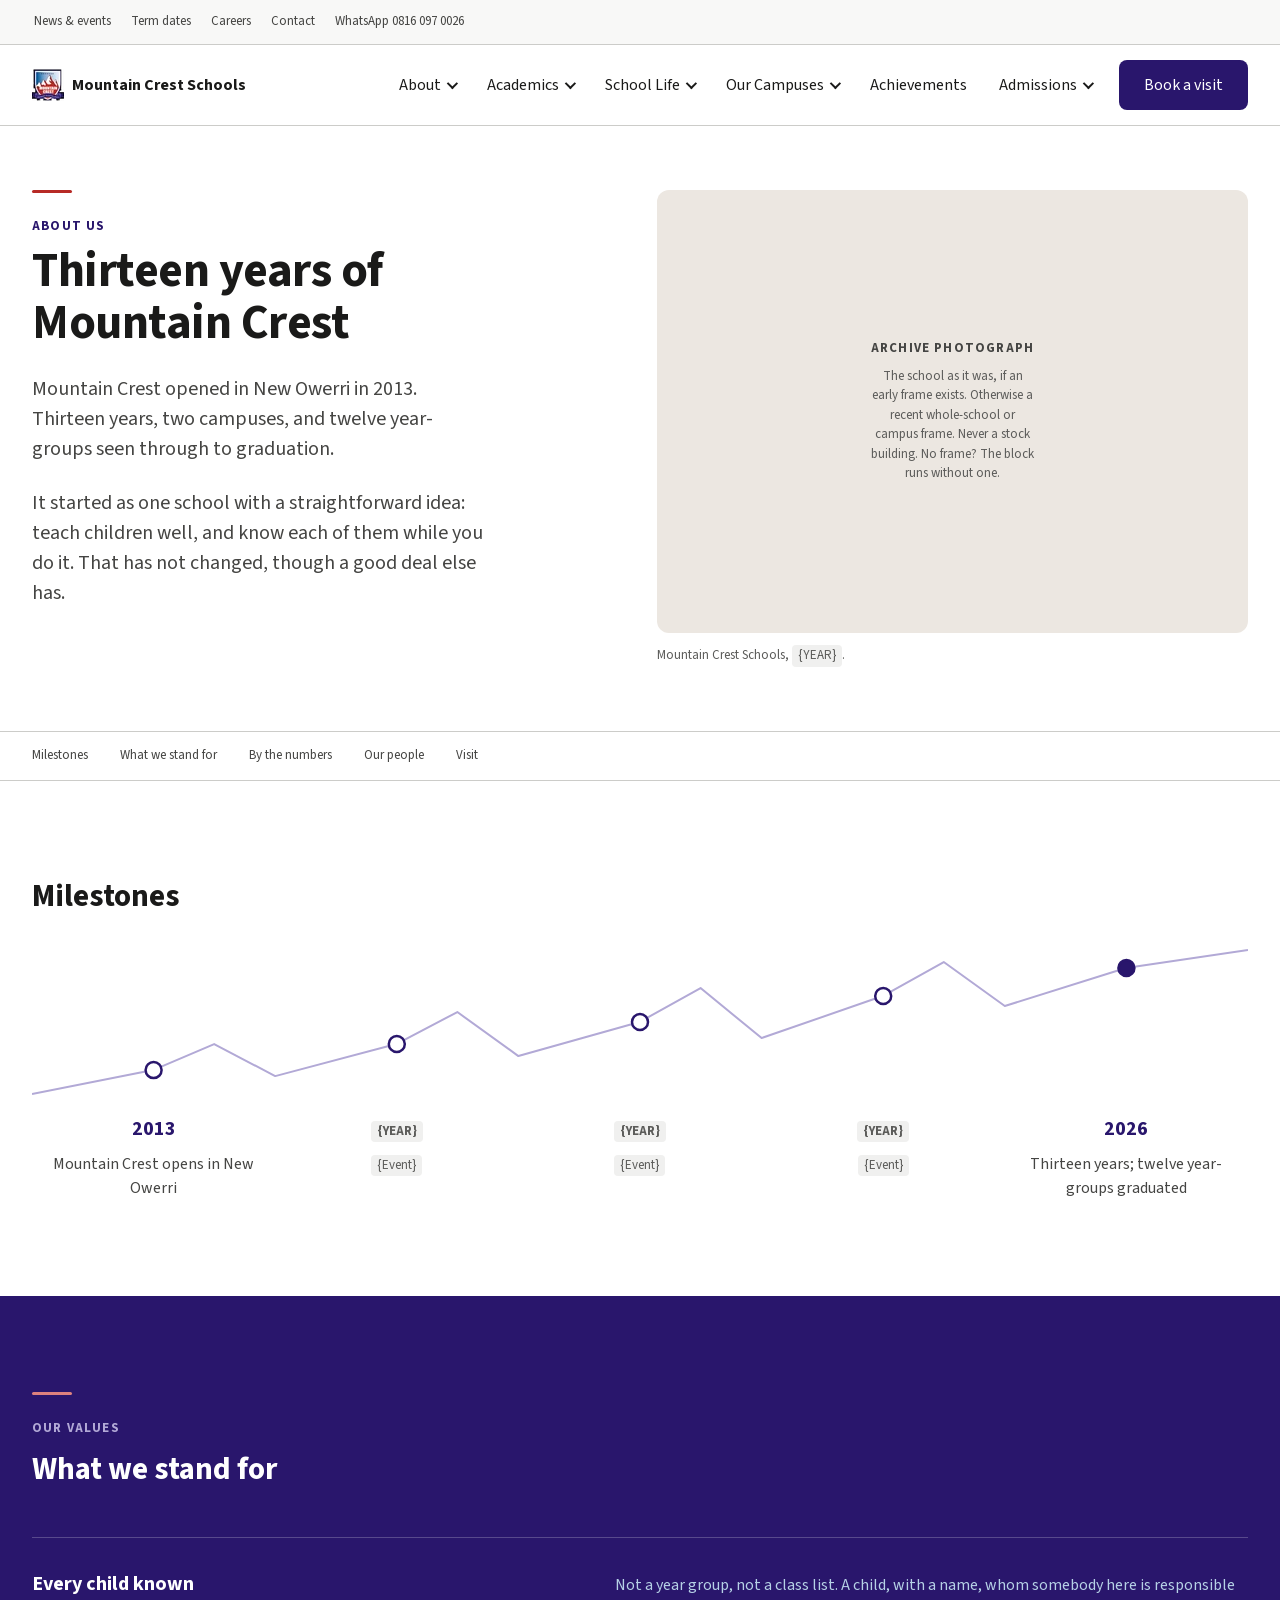
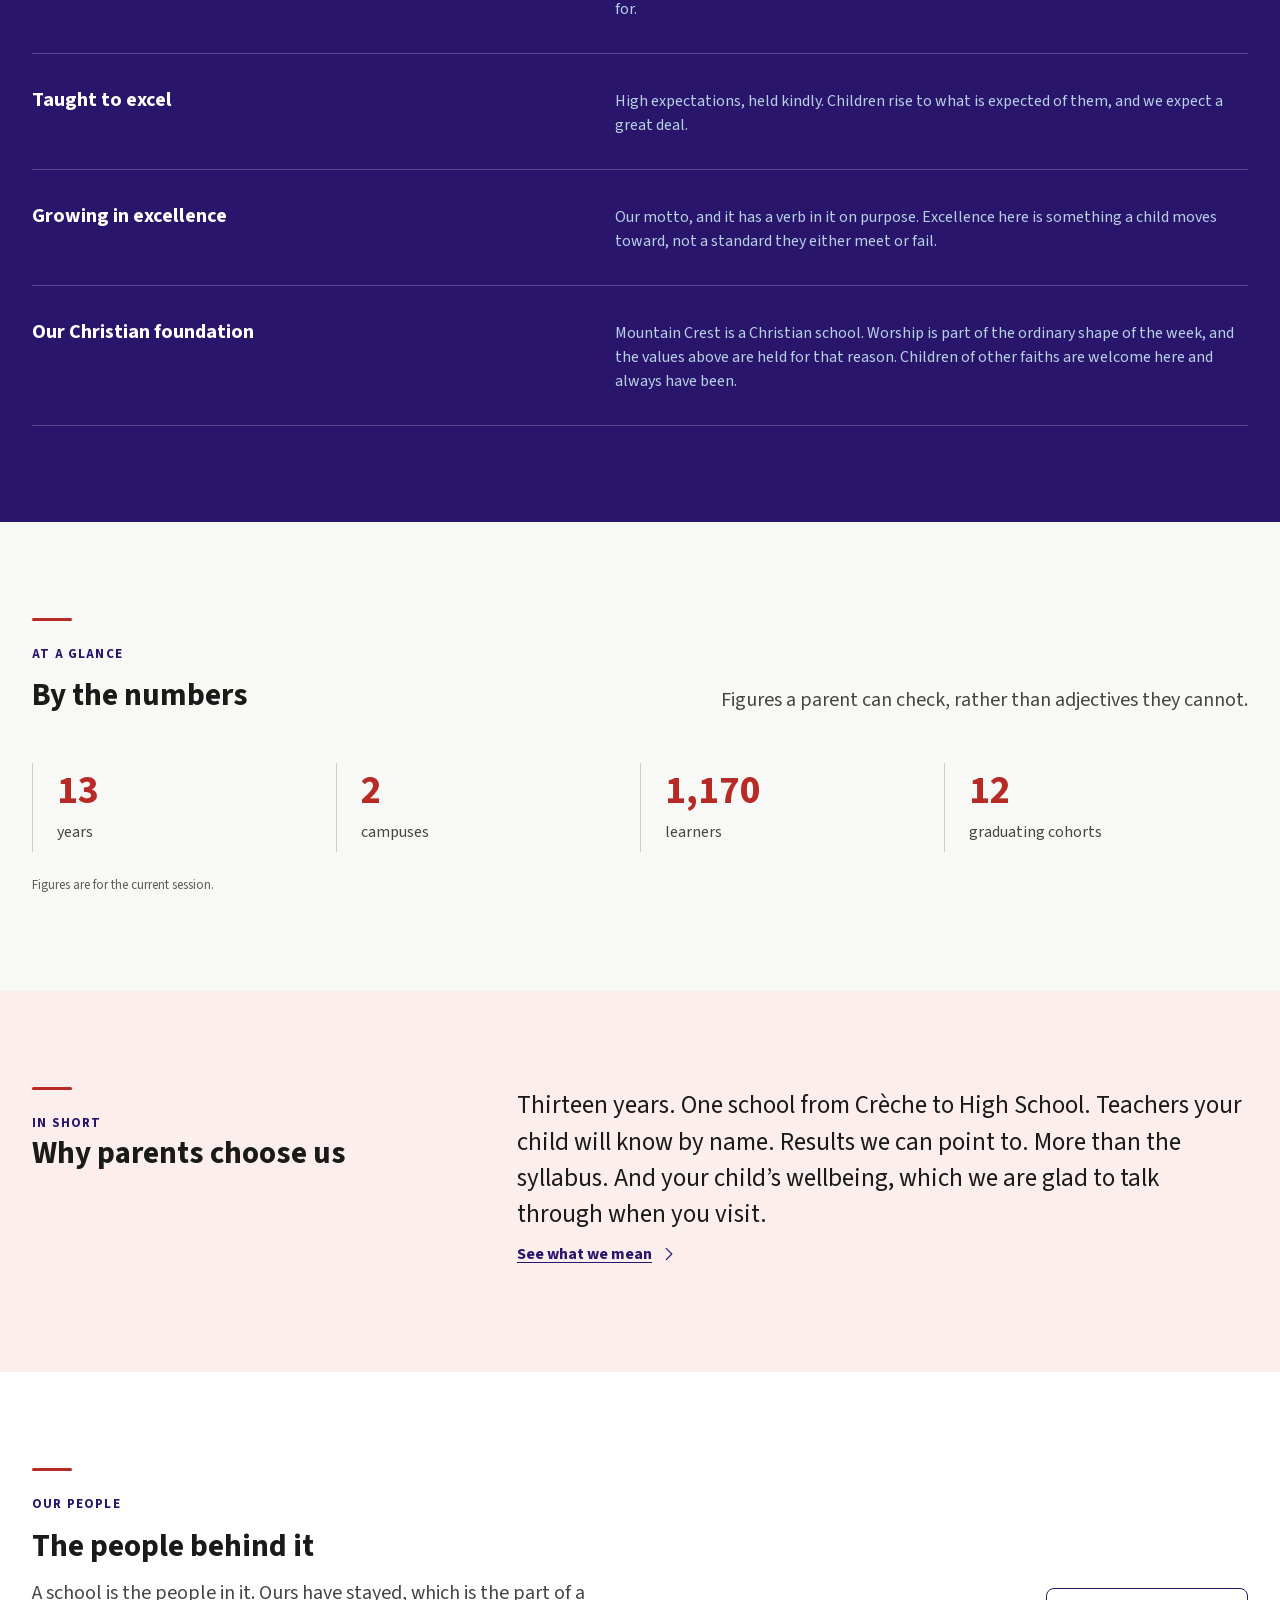
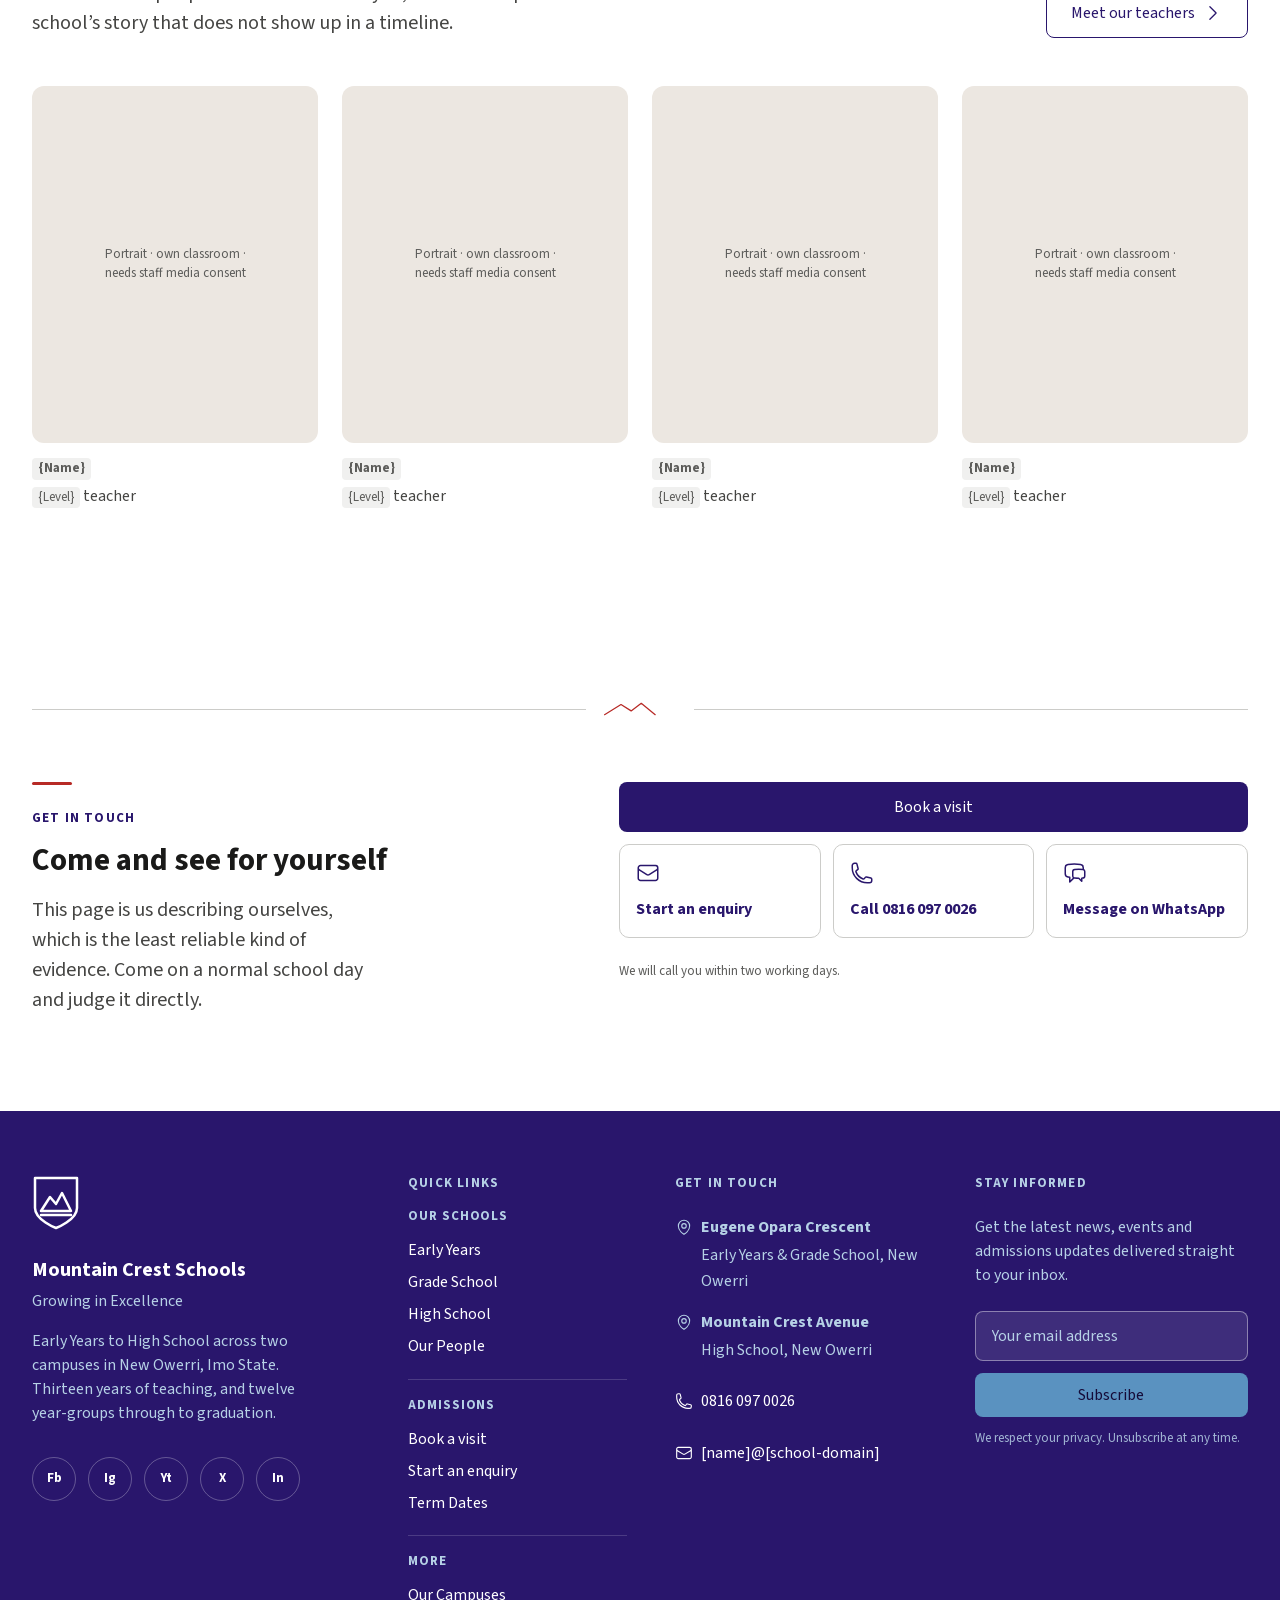
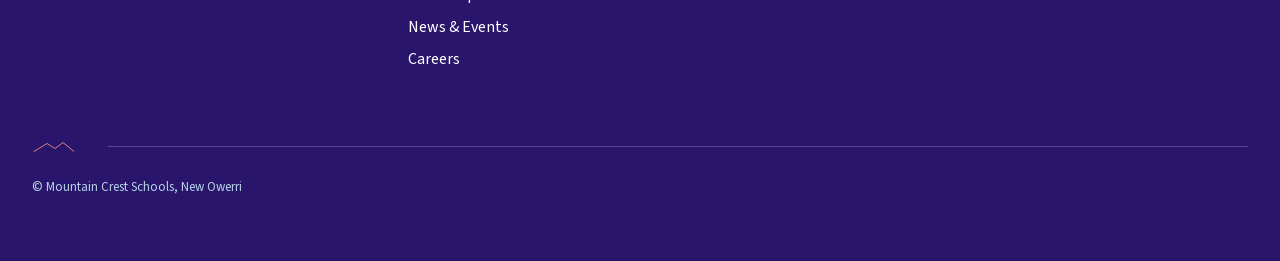
==== about.html @ dfaaf730 "Initial commit" ====
<!DOCTYPE html><html lang="en-NG"><head><meta charset="utf-8"><meta name="viewport" content="width=device-width,initial-scale=1"><title>About Mountain Crest Schools | Thirteen Years in Owerri</title><meta name="description" content="About Mountain Crest Schools, New Owerri: thirteen years, two campuses, twelve graduating cohorts, and what the school stands for."><link rel="preload" href="fonts/SourceSans3-subset.woff2" as="font" type="font/woff2" crossorigin><link rel="icon" href="img/favicon.ico" sizes="any"><link rel="icon" href="img/favicon.png" type="image/png"><link rel="stylesheet" href="css/style.css"></head><body class="p-about"><svg xmlns="http://www.w3.org/2000/svg" style="display:none" aria-hidden="true"><symbol id="i-academic-cap" viewBox="0 0 24 24"><path d="M4.26 10.147a60.438 60.438 0 0 0-.491 6.347A48.62 48.62 0 0 1 12 20.904a48.62 48.62 0 0 1 8.232-4.41 60.46 60.46 0 0 0-.491-6.347m-15.482 0a50.636 50.636 0 0 0-2.658-.813A59.906 59.906 0 0 1 12 3.493a59.903 59.903 0 0 1 10.399 5.84c-.896.248-1.783.52-2.658.814m-15.482 0A50.717 50.717 0 0 1 12 13.489a50.702 50.702 0 0 1 7.74-3.342M6.75 15a.75.75 0 1 0 0-1.5.75.75 0 0 0 0 1.5Zm0 0v-3.675A55.378 55.378 0 0 1 12 8.443m-7.007 11.55A5.981 5.981 0 0 0 6.75 15.75v-1.5"/></symbol><symbol id="i-building-library" viewBox="0 0 24 24"><path d="M12 21v-8.25M15.75 21v-8.25M8.25 21v-8.25M3 9l9-6 9 6m-1.5 12V10.332A48.36 48.36 0 0 0 12 9.75c-2.551 0-5.056.2-7.5.582V21M3 21h18M12 6.75h.008v.008H12V6.75Z"/></symbol><symbol id="i-users" viewBox="0 0 24 24"><path d="M15 19.128a9.38 9.38 0 0 0 2.625.372 9.337 9.337 0 0 0 4.121-.952 4.125 4.125 0 0 0-7.533-2.493M15 19.128v-.003c0-1.113-.285-2.16-.786-3.07M15 19.128v.106A12.318 12.318 0 0 1 8.624 21c-2.331 0-4.512-.645-6.374-1.766l-.001-.109a6.375 6.375 0 0 1 11.964-3.07M12 6.375a3.375 3.375 0 1 1-6.75 0 3.375 3.375 0 0 1 6.75 0Zm8.25 2.25a2.625 2.625 0 1 1-5.25 0 2.625 2.625 0 0 1 5.25 0Z"/></symbol><symbol id="i-trophy" viewBox="0 0 24 24"><path d="M16.5 18.75h-9m9 0a3 3 0 0 1 3 3h-15a3 3 0 0 1 3-3m9 0v-3.375c0-.621-.503-1.125-1.125-1.125h-.871M7.5 18.75v-3.375c0-.621.504-1.125 1.125-1.125h.872m5.007 0H9.497m5.007 0a7.454 7.454 0 0 1-.982-3.172M9.497 14.25a7.454 7.454 0 0 0 .981-3.172M5.25 4.236c-.982.143-1.954.317-2.916.52A6.003 6.003 0 0 0 7.73 9.728M5.25 4.236V4.5c0 2.108.966 3.99 2.48 5.228M5.25 4.236V2.721C7.456 2.41 9.71 2.25 12 2.25c2.291 0 4.545.16 6.75.47v1.516M7.73 9.728a6.726 6.726 0 0 0 2.748 1.35m8.272-6.842V4.5c0 2.108-.966 3.99-2.48 5.228m2.48-5.492a46.32 46.32 0 0 1 2.916.52 6.003 6.003 0 0 1-5.395 4.972m0 0a6.726 6.726 0 0 1-2.749 1.35m0 0a6.772 6.772 0 0 1-3.044 0"/></symbol><symbol id="i-sparkles" viewBox="0 0 24 24"><path d="M9.813 15.904 9 18.75l-.813-2.846a4.5 4.5 0 0 0-3.09-3.09L2.25 12l2.846-.813a4.5 4.5 0 0 0 3.09-3.09L9 5.25l.813 2.846a4.5 4.5 0 0 0 3.09 3.09L15.75 12l-2.846.813a4.5 4.5 0 0 0-3.09 3.09ZM18.259 8.715 18 9.75l-.259-1.035a3.375 3.375 0 0 0-2.455-2.456L14.25 6l1.036-.259a3.375 3.375 0 0 0 2.455-2.456L18 2.25l.259 1.035a3.375 3.375 0 0 0 2.456 2.456L21.75 6l-1.035.259a3.375 3.375 0 0 0-2.456 2.456ZM16.894 20.567 16.5 21.75l-.394-1.183a2.25 2.25 0 0 0-1.423-1.423L13.5 18.75l1.183-.394a2.25 2.25 0 0 0 1.423-1.423l.394-1.183.394 1.183a2.25 2.25 0 0 0 1.423 1.423l1.183.394-1.183.394a2.25 2.25 0 0 0-1.423 1.423Z"/></symbol><symbol id="i-heart" viewBox="0 0 24 24"><path d="M21 8.25c0-2.485-2.099-4.5-4.688-4.5-1.935 0-3.597 1.126-4.312 2.733-.715-1.607-2.377-2.733-4.313-2.733C5.1 3.75 3 5.765 3 8.25c0 7.22 9 12 9 12s9-4.78 9-12Z"/></symbol><symbol id="i-phone" viewBox="0 0 24 24"><path d="M2.25 6.75c0 8.284 6.716 15 15 15h2.25a2.25 2.25 0 0 0 2.25-2.25v-1.372c0-.516-.351-.966-.852-1.091l-4.423-1.106c-.44-.11-.902.055-1.173.417l-.97 1.293c-.282.376-.769.542-1.21.38a12.035 12.035 0 0 1-7.143-7.143c-.162-.441.004-.928.38-1.21l1.293-.97c.363-.271.527-.734.417-1.173L6.963 3.102a1.125 1.125 0 0 0-1.091-.852H4.5A2.25 2.25 0 0 0 2.25 4.5v2.25Z"/></symbol><symbol id="i-chat" viewBox="0 0 24 24"><path d="M20.25 8.511c.884.284 1.5 1.128 1.5 2.097v4.286c0 1.136-.847 2.1-1.98 2.193-.34.027-.68.052-1.02.072v3.091l-3-3c-1.354 0-2.694-.055-4.02-.163a2.115 2.115 0 0 1-.825-.242m9.345-8.334a2.126 2.126 0 0 0-.476-.095 48.64 48.64 0 0 0-8.048 0c-1.131.094-1.976 1.057-1.976 2.192v4.286c0 .837.46 1.58 1.155 1.951m9.345-8.334V6.637c0-1.621-1.152-3.026-2.76-3.235A48.455 48.455 0 0 0 11.25 3c-2.115 0-4.198.137-6.24.402-1.608.209-2.76 1.614-2.76 3.235v6.226c0 1.621 1.152 3.026 2.76 3.235.577.075 1.157.14 1.74.194V21l4.155-4.155"/></symbol><symbol id="i-envelope" viewBox="0 0 24 24"><path d="M21.75 6.75v10.5a2.25 2.25 0 0 1-2.25 2.25h-15a2.25 2.25 0 0 1-2.25-2.25V6.75m19.5 0A2.25 2.25 0 0 0 19.5 4.5h-15a2.25 2.25 0 0 0-2.25 2.25m19.5 0v.243a2.25 2.25 0 0 1-1.07 1.916l-7.5 4.615a2.25 2.25 0 0 1-2.36 0L3.32 8.91a2.25 2.25 0 0 1-1.07-1.916V6.75"/></symbol><symbol id="i-map-pin" viewBox="0 0 24 24"><path d="M15 10.5a3 3 0 1 1-6 0 3 3 0 0 1 6 0Z M19.5 10.5c0 7.142-7.5 11.25-7.5 11.25S4.5 17.642 4.5 10.5a7.5 7.5 0 1 1 15 0Z"/></symbol><symbol id="i-check-circle" viewBox="0 0 24 24"><path d="M9 12.75 11.25 15 15 9.75M21 12a9 9 0 1 1-18 0 9 9 0 0 1 18 0Z"/></symbol><symbol id="i-warning" viewBox="0 0 24 24"><path d="M12 9v3.75m-9.303 3.376c-.866 1.5.217 3.374 1.948 3.374h14.71c1.73 0 2.813-1.874 1.948-3.374L13.949 3.378c-.866-1.5-3.032-1.5-3.898 0L2.697 16.126ZM12 15.75h.007v.008H12v-.008Z"/></symbol><symbol id="i-error" viewBox="0 0 24 24"><path d="M12 9v3.75m9-.75a9 9 0 1 1-18 0 9 9 0 0 1 18 0Zm-9 3.75h.008v.008H12v-.008Z"/></symbol><symbol id="i-info" viewBox="0 0 24 24"><path d="m11.25 11.25.041-.02a.75.75 0 0 1 1.063.852l-.708 2.836a.75.75 0 0 0 1.063.853l.041-.021M21 12a9 9 0 1 1-18 0 9 9 0 0 1 18 0Zm-9-3.75h.008v.008H12V8.25Z"/></symbol><symbol id="i-chevron-down" viewBox="0 0 24 24"><path d="m19.5 8.25-7.5 7.5-7.5-7.5"/></symbol><symbol id="i-chevron-right" viewBox="0 0 24 24"><path d="m8.25 4.5 7.5 7.5-7.5 7.5"/></symbol><symbol id="i-menu" viewBox="0 0 24 24"><path d="M3.75 6.75h16.5M3.75 12h16.5m-16.5 5.25h16.5"/></symbol><symbol id="i-close" viewBox="0 0 24 24"><path d="M6 18 18 6M6 6l12 12"/></symbol><symbol id="i-external" viewBox="0 0 24 24"><path d="M13.5 6H5.25A2.25 2.25 0 0 0 3 8.25v10.5A2.25 2.25 0 0 0 5.25 21h10.5A2.25 2.25 0 0 0 18 18.75V10.5m-10.5 6L21 3m0 0h-5.25M21 3v5.25"/></symbol><symbol id="i-document" viewBox="0 0 24 24"><path d="M19.5 14.25v-2.625a3.375 3.375 0 0 0-3.375-3.375h-1.5A1.125 1.125 0 0 1 13.5 7.125v-1.5a3.375 3.375 0 0 0-3.375-3.375H8.25m0 12.75h7.5m-7.5 3H12M10.5 2.25H5.625c-.621 0-1.125.504-1.125 1.125v17.25c0 .621.504 1.125 1.125 1.125h12.75c.621 0 1.125-.504 1.125-1.125V11.25a9 9 0 0 0-9-9Z"/></symbol></svg><a class="skip" href="#main">Skip to main content</a><div class="util"><div class="wrap"><nav aria-label="Utility"><ul><li class="opt"><a href="news.html">News &amp; events</a></li><li class="opt"><a href="news.html#terms">Term dates</a></li><li class="opt"><a href="careers.html">Careers</a></li><li><a href="contact.html">Contact</a></li><li><a href="https://wa.me/2348160970026">WhatsApp 0816 097 0026</a></li></ul></nav></div></div><header class="hdr"><div class="wrap hdr__in"><a class="logo" href="index.html"><picture><source type="image/webp" srcset="img/crest-32.webp 1x, img/crest-64.webp 2x"><img src="img/crest-32.png" srcset="img/crest-32.png 1x, img/crest-64.png 2x" width="32" height="32" alt="" aria-hidden="true" decoding="async"></picture><span class="logo__name">Mountain Crest Schools</span><span class="vh">Mountain Crest School, home</span></a><nav class="nav" aria-label="Main"><ul><li><details><summary>About</summary><ul><li><a href="about.html">About overview</a></li><li><a href="about.html">Our story</a></li><li><a href="about.html">Our people</a></li><li><a href="about.html">Values &amp; ethos</a></li><li><a href="about.html">By the numbers</a></li></ul></details></li><li><details><summary>Academics</summary><ul><li><a href="academics.html">Academics overview</a></li><li><a href="academics.html">Early Years</a></li><li><a href="academics.html">Grade School</a></li><li><a href="academics.html">High School</a></li><li><a href="academics.html">Curriculum &amp; exams</a></li><li><a href="academics.html">Beyond the classroom</a></li></ul></details></li><li><details><summary>School Life</summary><ul><li><a href="school-life.html">School Life overview</a></li><li><a href="school-life.html">A day in the life</a></li><li><a href="school-life.html">Facilities</a></li></ul></details></li><li><details><summary>Our Campuses</summary><ul><li><a href="campuses.html">Our Campuses overview</a></li><li><a href="campuses.html">Which campus is my child's?</a></li><li><a href="campuses.html">Locations &amp; directions</a></li></ul></details></li><li><a href="achievements.html">Achievements</a></li><li><details><summary>Admissions</summary><ul><li><a href="admissions.html">Admissions overview</a></li><li><a href="admissions.html">How to apply</a></li><li><a href="admissions.html">Fees</a></li><li><a href="admissions.html">Book a visit</a></li><li><a href="admissions.html">Questions parents ask</a></li></ul></details></li></ul></nav><a class="btn btn--fill" href="admissions.html#visit">Book a visit</a><details class="menu"><summary aria-label="Open menu"><span aria-hidden="true">☰</span> Menu</summary><div><nav aria-label="Main"><ul class="mnav"><li><details><summary>About</summary><ul><li><a href="about.html">About overview</a></li><li><a href="about.html">Our story</a></li><li><a href="about.html">Our people</a></li><li><a href="about.html">Values &amp; ethos</a></li><li><a href="about.html">By the numbers</a></li></ul></details></li><li><details><summary>Academics</summary><ul><li><a href="academics.html">Academics overview</a></li><li><a href="academics.html">Early Years</a></li><li><a href="academics.html">Grade School</a></li><li><a href="academics.html">High School</a></li><li><a href="academics.html">Curriculum &amp; exams</a></li><li><a href="academics.html">Beyond the classroom</a></li></ul></details></li><li><details><summary>School Life</summary><ul><li><a href="school-life.html">School Life overview</a></li><li><a href="school-life.html">A day in the life</a></li><li><a href="school-life.html">Facilities</a></li></ul></details></li><li><details><summary>Our Campuses</summary><ul><li><a href="campuses.html">Our Campuses overview</a></li><li><a href="campuses.html">Which campus is my child's?</a></li><li><a href="campuses.html">Locations &amp; directions</a></li></ul></details></li><li><a href="achievements.html">Achievements</a></li><li><details><summary>Admissions</summary><ul><li><a href="admissions.html">Admissions overview</a></li><li><a href="admissions.html">How to apply</a></li><li><a href="admissions.html">Fees</a></li><li><a href="admissions.html">Book a visit</a></li><li><a href="admissions.html">Questions parents ask</a></li></ul></details></li></ul></nav><nav aria-label="Utility"><ul class="mnav"><li><a href="news.html">News &amp; events</a></li><li><a href="news.html#terms">Term dates</a></li><li><a href="careers.html">Careers</a></li></ul></nav></div></details></div></header><main id="main" tabindex="-1"><section class="sec ahero" id="top"><div class="wrap"><div class="ahero__g"><div><p class="rule" aria-hidden="true"></p><p class="kicker">About us</p><h1>Thirteen years of Mountain Crest</h1><p class="ahero__p">Mountain Crest opened in New Owerri in 2013. Thirteen years, two campuses, and twelve year-groups seen through to graduation.</p><p class="ahero__p">It started as one school with a straightforward idea: teach children well, and know each of them while you do it. That has not changed, though a good deal else has.</p></div><figure class="ahero__fig"><div class="ph " role="img" aria-label="Mountain Crest Schools, {YEAR}."><span class="ph__k">Archive photograph</span><span class="ph__t">The school as it was, if an early frame exists. Otherwise a recent whole-school or campus frame. Never a stock building. No frame? The block runs without one.</span></div><figcaption class="ahero__cap">Mountain Crest Schools, <span class="tok">{YEAR}</span>.</figcaption></figure></div></div></section><nav class="snav" aria-label="On this page"><div class="wrap"><ul><li><a href="#milestones">Milestones</a></li><li><a href="#values">What we stand for</a></li><li><a href="#numbers">By the numbers</a></li><li><a href="#people">Our people</a></li><li><a href="#visit">Visit</a></li></ul></div></nav><section class="sec" id="milestones"><div class="wrap"><h2 class="ms__h">Milestones</h2><svg class="msridge" viewBox="0 0 1215 150" preserveAspectRatio="none" aria-hidden="true" focusable="false"><polyline points="0,146 121,122 182,96 243,128 364,96 425,64 486,108 607,74 668,40 729,90 850,48 911,14 972,58 1093,20 1215,2" fill="none" stroke="#B2A9D6" stroke-width="2" stroke-linejoin="round"/><circle cx="121.5" cy="122" r="8" fill="#FFFFFF" stroke="#29166C" stroke-width="2.5"/><circle cx="364.5" cy="96" r="8" fill="#FFFFFF" stroke="#29166C" stroke-width="2.5"/><circle cx="607.5" cy="74" r="8" fill="#FFFFFF" stroke="#29166C" stroke-width="2.5"/><circle cx="850.5" cy="48" r="8" fill="#FFFFFF" stroke="#29166C" stroke-width="2.5"/><circle cx="1093.5" cy="20" r="8" fill="#29166C" stroke="#29166C" stroke-width="2.5"/></svg><ol class="ms"><li class="ms__i"><span class="ms__dot" aria-hidden="true"></span><p class="ms__y">2013</p><p class="ms__e">Mountain Crest opens in New Owerri</p></li><li class="ms__i"><span class="ms__dot" aria-hidden="true"></span><p class="ms__y"><span class="tok">{YEAR}</span></p><p class="ms__e"><span class="tok">{Event}</span></p></li><li class="ms__i"><span class="ms__dot" aria-hidden="true"></span><p class="ms__y"><span class="tok">{YEAR}</span></p><p class="ms__e"><span class="tok">{Event}</span></p></li><li class="ms__i"><span class="ms__dot" aria-hidden="true"></span><p class="ms__y"><span class="tok">{YEAR}</span></p><p class="ms__e"><span class="tok">{Event}</span></p></li><li class="ms__i ms__i--now"><span class="ms__dot" aria-hidden="true"></span><p class="ms__y">2026</p><p class="ms__e">Thirteen years; twelve year-groups graduated</p></li></ol></div></section><section class="sec sec--inverse" id="values"><div class="wrap"><div class="sec__head"><p class="rule" aria-hidden="true"></p><p class="kicker">Our values</p><h2>What we stand for</h2></div><ul class="vals"><li class="val"><h3 class="val__h">Every child known</h3><p class="val__p">Not a year group, not a class list. A child, with a name, whom somebody here is responsible for.</p></li><li class="val"><h3 class="val__h">Taught to excel</h3><p class="val__p">High expectations, held kindly. Children rise to what is expected of them, and we expect a great deal.</p></li><li class="val"><h3 class="val__h">Growing in excellence</h3><p class="val__p">Our motto, and it has a verb in it on purpose. Excellence here is something a child moves toward, not a standard they either meet or fail.</p></li><li class="val"><h3 class="val__h">Our Christian foundation</h3><p class="val__p">Mountain Crest is a Christian school. Worship is part of the ordinary shape of the week, and the values above are held for that reason. Children of other faiths are welcome here and always have been.</p></li></ul></div></section><section class="sec sec--alt" id="numbers"><div class="wrap"><div class="sec__head sec__head--row"><div><p class="rule" aria-hidden="true"></p><p class="kicker">At a glance</p><h2>By the numbers</h2></div><p class="sec__lead">Figures a parent can check, rather than adjectives they cannot.</p></div><ul class="nums"><li class="num"><span class="num__n">13</span><span class="num__l">years</span></li><li class="num"><span class="num__n">2</span><span class="num__l">campuses</span></li><li class="num"><span class="num__n">1,170</span><span class="num__l">learners</span></li><li class="num"><span class="num__n">12</span><span class="num__l">graduating cohorts</span></li></ul><p class="nums__fine">Figures are for the current session.</p></div></section><section class="sec sec--rose" id="why"><div class="wrap"><div class="why2"><div><p class="rule" aria-hidden="true"></p><p class="kicker">In short</p><h2>Why parents choose us</h2></div><div><p class="why2__p">Thirteen years. One school from Cr&egrave;che to High School. Teachers your child will know by name. Results we can point to. More than the syllabus. And your child&rsquo;s wellbeing, which we are glad to talk through when you visit.</p><p><a class="lnk" href="index.html#why">See what we mean<svg class="ico ico--sm" aria-hidden="true" focusable="false"><use href="#i-chevron-right"/></svg></a></p></div></div></div></section><section class="sec" id="people"><div class="wrap"><div class="sec__head sec__head--row"><div><p class="rule" aria-hidden="true"></p><p class="kicker">Our people</p><h2>The people behind it</h2><p class="sec__lead">A school is the people in it. Ours have stayed, which is the part of a school&rsquo;s story that does not show up in a timeline.</p></div><a class="btn btn--out" href="people.html">Meet our teachers<svg class="ico ico--sm" aria-hidden="true" focusable="false"><use href="#i-chevron-right"/></svg></a></div><ul class="ppl"><li><div class="ph " role="img" aria-label="{Name}, {Level} teacher at Mountain Crest."><span class="ph__t">Portrait &middot; own classroom &middot; needs staff media consent</span></div><p class="ppl__n"><span class="tok">{Name}</span></p><p class="ppl__r"><span class="tok">{Level}</span> teacher</p></li><li><div class="ph " role="img" aria-label="{Name}, {Level} teacher at Mountain Crest."><span class="ph__t">Portrait &middot; own classroom &middot; needs staff media consent</span></div><p class="ppl__n"><span class="tok">{Name}</span></p><p class="ppl__r"><span class="tok">{Level}</span> teacher</p></li><li><div class="ph " role="img" aria-label="{Name}, {Level} teacher at Mountain Crest."><span class="ph__t">Portrait &middot; own classroom &middot; needs staff media consent</span></div><p class="ppl__n"><span class="tok">{Name}</span></p><p class="ppl__r"><span class="tok">{Level}</span> teacher</p></li><li><div class="ph " role="img" aria-label="{Name}, {Level} teacher at Mountain Crest."><span class="ph__t">Portrait &middot; own classroom &middot; needs staff media consent</span></div><p class="ppl__n"><span class="tok">{Name}</span></p><p class="ppl__r"><span class="tok">{Level}</span> teacher</p></li></ul></div></section><section class="sec sec--talk" id="visit"><div class="wrap"><div class="divider" aria-hidden="true"><span></span><svg class="crestline" viewBox="0 0 120 26" aria-hidden="true" focusable="false"><path d="M4 22 L30 6 L46 16 L62 4 L84 22"/></svg><span></span></div><div class="talk"><div class="talk__l"><p class="rule" aria-hidden="true"></p><p class="kicker">Get in touch</p><h2>Come and see for yourself</h2><p class="talk__p">This page is us describing ourselves, which is the least reliable kind of evidence. Come on a normal school day and judge it directly.</p></div><div class="talk__r"><a class="btn btn--fill btn--block" href="admissions.html#visit">Book a visit</a><ul class="routes"><li><a class="route" href="admissions.html#enquiry"><svg class="ico" aria-hidden="true" focusable="false"><use href="#i-envelope"/></svg><span>Start an enquiry</span></a></li><li><a class="route" href="tel:+2348160970026"><svg class="ico" aria-hidden="true" focusable="false"><use href="#i-phone"/></svg><span>Call 0816 097 0026</span></a></li><li><a class="route" href="https://wa.me/2348160970026"><svg class="ico" aria-hidden="true" focusable="false"><use href="#i-chat"/></svg><span>Message on WhatsApp</span></a></li></ul><p class="talk__n">We will call you within two working days.</p></div></div></div></section></main><footer class="ftr"><div class="wrap"><div class="ftr__grid"><div class="ftr__brand"><svg class="crest" viewBox="0 0 48 56" aria-hidden="true" focusable="false"><path class="crest__s" d="M3 3h42v30c0 12-21 20-21 20S3 45 3 33Z"/><path class="crest__m" d="M9 36 L18 22 L24 29 L30 18 L39 36Z"/><path class="crest__b" d="M9 40h30"/></svg><p class="ftr__name">Mountain Crest Schools</p><p class="ftr__tag">Growing in Excellence</p><p class="ftr__about">Early Years to High School across two campuses in New Owerri, Imo State. Thirteen years of teaching, and twelve year-groups through to graduation.</p><!-- SOCIAL MARKS: each button is final except the glyph. The platform logos are trademarks and are not redrawn here. Paste the official SVG path from each platform's brand resources in place of the two-letter span, keeping the .vh label. Delete any account the school does not have. --><ul class="socials"><li><a class="soc" href="https://www.facebook.com/" target="_blank" rel="noopener"><span aria-hidden="true">Fb</span><span class="vh">Mountain Crest Schools on Facebook</span></a></li><li><a class="soc" href="https://www.instagram.com/" target="_blank" rel="noopener"><span aria-hidden="true">Ig</span><span class="vh">Mountain Crest Schools on Instagram</span></a></li><li><a class="soc" href="https://www.youtube.com/" target="_blank" rel="noopener"><span aria-hidden="true">Yt</span><span class="vh">Mountain Crest Schools on YouTube</span></a></li><li><a class="soc" href="https://x.com/" target="_blank" rel="noopener"><span aria-hidden="true">X</span><span class="vh">Mountain Crest Schools on X</span></a></li><li><a class="soc" href="https://www.linkedin.com/" target="_blank" rel="noopener"><span aria-hidden="true">In</span><span class="vh">Mountain Crest Schools on LinkedIn</span></a></li></ul></div><nav class="ftr__col ftr__col--links" aria-label="Quick links"><h2>Quick links</h2><div class="ftr__grp"><p class="ftr__glabel">Our schools</p><ul><li><a href="early-years.html">Early Years</a></li><li><a href="grade-school.html">Grade School</a></li><li><a href="high-school.html">High School</a></li><li><a href="people.html">Our People</a></li></ul></div><div class="ftr__grp ftr__grp--div"><p class="ftr__glabel">Admissions</p><ul><li><a href="admissions.html#visit">Book a visit</a></li><li><a href="admissions.html#enquiry">Start an enquiry</a></li><li><a href="admissions.html#terms">Term Dates</a></li></ul></div><div class="ftr__grp ftr__grp--div"><p class="ftr__glabel">More</p><ul><li><a href="campuses.html">Our Campuses</a></li><li><a href="news.html">News &amp; Events</a></li><li><a href="careers.html">Careers</a></li></ul></div></nav><div class="ftr__col"><h2>Get in touch</h2><address class="ftr__addr"><p class="ftr__loc"><svg class="ico ico--sm" aria-hidden="true" focusable="false"><use href="#i-map-pin"/></svg><span><span class="ftr__place">Eugene Opara Crescent</span><span class="ftr__sub">Early Years &amp; Grade School, New Owerri</span></span></p><p class="ftr__loc"><svg class="ico ico--sm" aria-hidden="true" focusable="false"><use href="#i-map-pin"/></svg><span><span class="ftr__place">Mountain Crest Avenue</span><span class="ftr__sub">High School, New Owerri</span></span></p><p class="ftr__ct"><a href="tel:+2348160970026"><svg class="ico ico--sm" aria-hidden="true" focusable="false"><use href="#i-phone"/></svg><span>0816 097 0026</span></a></p><p class="ftr__ct"><a href="mailto:hello@mountaincrest.example"><svg class="ico ico--sm" aria-hidden="true" focusable="false"><use href="#i-envelope"/></svg><span>[name]@[school-domain]</span></a></p></address></div><div class="ftr__col"><h2>Stay informed</h2><p class="ftr__nlp">Get the latest news, events and admissions updates delivered straight to your inbox.</p><form class="nl" action="#" method="post"><label class="vh" for="nl-email">Your email address</label><input class="nl__in" id="nl-email" name="email" type="email" autocomplete="email" placeholder="Your email address" required><button class="nl__btn" type="submit">Subscribe</button></form><p class="ftr__fine">We respect your privacy. Unsubscribe at any time.</p></div></div><div class="ftr__end"><svg class="crestline crestline--sm" viewBox="0 0 120 26" aria-hidden="true" focusable="false"><path d="M4 22 L30 6 L46 16 L62 4 L84 22"/></svg><span class="ftr__rule"></span></div><p class="ftr__cp">&copy; Mountain Crest Schools, New Owerri</p></div></footer><script>/* Nav disclosure behaviour. Item 11 Primary Nav already required: at bp-lg opening one closes another, and Escape closes and returns focus to the trigger. Both were implemented for the mobile menu only. Click-outside and focus-out were not specified at all and are added here. All of it is enhancement: without JavaScript each details still opens and closes on its own summary, which is the no-JS floor sub-step 5 required. */function navOpen(){return document.querySelectorAll('.nav details[open],.menu .mnav details[open],.menu[open]')}function cl(el){return el&&el.closest?el:null}document.addEventListener('toggle',function(e){var d=e.target;if(!d.open||!d.matches||!d.matches('.nav details,.menu .mnav details,.menu'))return;navOpen().forEach(function(o){if(o!==d&&!o.contains(d)&&!d.contains(o))o.open=false})},true);document.addEventListener('pointerdown',function(e){navOpen().forEach(function(d){if(!d.contains(e.target))d.open=false})});document.addEventListener('keydown',function(e){if(e.key!=='Escape')return;var t=cl(e.target)&&e.target.closest('details[open]');var d=t||document.querySelector('.menu[open],.nav details[open]');if(!d)return;d.open=false;var s=d.querySelector('summary');if(s)s.focus()});document.addEventListener('focusout',function(e){var d=cl(e.target)&&e.target.closest('.nav details[open]');if(d&&!d.contains(e.relatedTarget))d.open=false});document.addEventListener('click',function(e){var a=cl(e.target)&&e.target.closest('.menu a');if(!a)return;var m=document.querySelector('.menu[open]');if(m)m.open=false});var ids=[].map.call(document.querySelectorAll('main [id]'),function(s){return s});var links=document.querySelectorAll('.snav a');if(ids.length&&links.length&&'IntersectionObserver' in window){var io=new IntersectionObserver(function(es){es.forEach(function(en){if(!en.isIntersecting)return;links.forEach(function(a){a.toggleAttribute('aria-current',a.getAttribute('href')==='#'+en.target.id)})})},{rootMargin:'-140px 0px -60% 0px'});ids.forEach(function(s){io.observe(s)})}document.querySelectorAll('form[data-demo]').forEach(function(f){f.addEventListener('submit',function(e){e.preventDefault();var b=f.querySelector('button[type=submit]');b.textContent=f.dataset.loading;b.disabled=true;setTimeout(function(){f.innerHTML=f.dataset.ok;f.querySelector('h3').focus()},900)})});</script></body></html>
---- css/style.css ----
/* ===========================================================================
   MOUNTAIN CREST SCHOOLS — one stylesheet for all fifteen pages
   ---------------------------------------------------------------------------
   LAYER 1  SHARED   @font-face, design tokens, reset, utilities, and every
                     component used by more than one page. Written once.
   LAYER 2  PER PAGE each page's own rules, scoped to its body class so they
                     cannot reach another page. Every <body> carries exactly
                     one p-* class.

   Not minified on purpose: the comments carry decisions that are expensive to
   rediscover. Minify on the way to the server, not here.
   =========================================================================== */

/* ===========================================================================
   LAYER 1 — SHARED
   =========================================================================== */

/* ===== MtCrest build spike — Item 7 tokens, verbatim values ===== */
:root{
--brand-50:#EFF5FA;--brand-100:#D9E8F3;--brand-200:#B6D1E6;--brand-500:#5A92C0;--brand-700:#365B7B;--brand-800:#284358;
--navy-500:#432F8A;--navy-600:#36237A;--navy-700:#29166C;--navy-800:#1F1052;--navy-900:#150B38;
--accent-50:#FBEEED;--accent-300:#DD827E;--accent-400:#CC5450;--accent-500:#B72A26;--accent-700:#801B19;
--neutral-0:#FFF;--neutral-50:#F8F8F7;--neutral-100:#F0F0EF;--neutral-200:#E3E3E1;--neutral-300:#CCCCC9;
--neutral-450:#8A8A87;--neutral-500:#7A7A77;--neutral-600:#5C5C5A;--neutral-700:#454543;--neutral-900:#1A1A19;
--success-100:#E3F3EA;--success-700:#14562F;--danger-100:#F8E4E8;--danger-700:#7A0B22;--info-100:#E3EFF8;--info-700:#144566;
/* semantic */
--text-primary:var(--neutral-900);--text-secondary:var(--neutral-700);--text-muted:var(--neutral-600);
--text-inverse:var(--neutral-0);--text-on-action:var(--neutral-0);--text-link:var(--brand-700);--text-link-hover:var(--brand-800);
--text-display-accent:var(--accent-500);
--bg-page:var(--neutral-0);--bg-surface:var(--neutral-50);--bg-surface-raised:var(--neutral-0);--bg-inverse:var(--navy-700);
--bg-brand-subtle:var(--brand-50);--bg-accent-subtle:var(--accent-50);
--scrim-overlay:rgba(21,11,56,.60);
--border-default:var(--neutral-300);--border-strong:var(--neutral-450);--border-focus:var(--navy-500);--border-focus-inverse:var(--neutral-0);
--action-primary:var(--navy-700);--action-primary-hover:var(--navy-600);--action-primary-pressed:var(--navy-800);
--action-secondary-label:var(--navy-700);
/* scales */
--space-1:4px;--space-2:8px;--space-3:12px;--space-4:16px;--space-5:24px;--space-6:32px;--space-7:48px;--space-8:64px;--space-9:96px;
--fs-xs:.8125rem;--fs-base:1rem;--fs-lg:1.25rem;--fs-xl:1.5625rem;--fs-2xl:1.9375rem;--fs-3xl:2.4375rem;
--fs-4xl:clamp(1.75rem,1.2rem + 2.8vw,3.0625rem);
--radius-sm:4px;--radius-md:8px;--radius-lg:12px;--radius-full:9999px;
--bw:1px;--bw-focus:2px;
--shadow-sm:0 1px 2px rgba(26,26,25,.06),0 2px 6px rgba(26,26,25,.05);
--shadow-md:0 2px 6px rgba(26,26,25,.08),0 8px 20px rgba(26,26,25,.10);
--target:44px;--dur-fast:120ms;--dur-base:200ms;--ease:cubic-bezier(.2,0,.2,1);
--c-prose:640px;--c-content:1280px;--c-wide:1440px;
--gutter:var(--space-4);--margin:var(--space-4);--sticky:64px;
}
@media(min-width:640px){:root{--gutter:var(--space-5);--margin:var(--space-5)}}
@media(min-width:960px){:root{--gutter:var(--space-5);--margin:var(--space-6);--sticky:80px}}
@media(min-width:1280px){:root{--gutter:var(--space-6)}}


/* ===== typeface — Source Sans 3, the Item 12 §3c selection =====
   Variable, axis clipped to the three declared weights' range (400-700),
   subset to the 121-glyph tier B set measured from the site's own copy.
   14,708 bytes. Self-hosted: a third-party font host would add a DNS lookup,
   a TCP connection and a TLS handshake before any text could render. */
@font-face{
 font-family:"Source Sans 3";
 src:url("../fonts/SourceSans3-subset.woff2") format("woff2-variations");
 font-weight:400 700; font-style:normal; font-display:swap;
 unicode-range:U+0020-007E,U+00A9,U+00B7,U+00D7,U+00E8,U+2013,U+2014,U+2018,U+2019,U+201C,U+201D,U+2026,U+20A6;
}
/* Fallback metrics overridden so the swap does not shift layout.
   Computed against Arial: Source Sans 3 averages 0.4920em per character,
   Arial 0.5778em, so size-adjust = 85.16%. Ascent/descent follow.
   This is the project's last remaining source of CLS (Item 12 §3e). */
@font-face{
 font-family:"SS3 fallback";
 src:local("Arial"),local("Helvetica Neue"),local("Liberation Sans");
 size-adjust:85.16%; ascent-override:120.24%; descent-override:46.97%; line-gap-override:0%;
}

/* ===== base ===== */
*,*::before,*::after{box-sizing:border-box}
html{scroll-padding-top:var(--sticky)}            /* Item 9 R5.1 + Item 8 S3 — both sticky elements */
body{margin:0;background:var(--bg-page);color:var(--text-primary);
 font:400 var(--fs-base)/1.5 "Source Sans 3","SS3 fallback",system-ui,sans-serif;
 -webkit-text-size-adjust:100%}
h1,h2,h3{margin:0;font-weight:700;color:var(--text-primary)}
h1{font-size:var(--fs-4xl);line-height:1.1;letter-spacing:-.01em}
h2{font-size:clamp(1.375rem,1.19rem + 0.93vw,var(--fs-2xl));line-height:1.25}
/* The phone mockup sets the section heading at about 22px against the same
   16px body as desktop: line pitch measures 24px in BOTH mockups, so only the
   heading scales. 1.375rem at 320 rising to --fs-2xl by about 1280. */
h3{font-size:var(--fs-lg);line-height:1.45;font-weight:500}
p{margin:0}
img,svg{display:block;max-width:100%}
ul{margin:0;padding:0;list-style:none}
:focus-visible{outline:var(--bw-focus) solid var(--border-focus);outline-offset:2px;border-radius:var(--radius-sm)}
.inv :focus-visible{outline-color:var(--border-focus-inverse)}   /* Item 11 finding 4a */
@media(prefers-reduced-motion:reduce){*{transition-duration:0ms!important;animation:none!important}}

/* ===== layout ===== */
.wrap{width:100%;max-width:var(--c-content);margin-inline:auto;padding-inline:var(--margin)}
.prose{max-width:var(--c-prose)}
.sec{padding-block:var(--space-7)}
@media(min-width:640px){.sec{padding-block:var(--space-8)}}
@media(min-width:960px){.sec{padding-block:var(--space-9)}}
.sec--surface{background:var(--bg-surface)}
.sec--brand{background:var(--bg-brand-subtle)}
.sec--inverse{background:var(--bg-inverse);color:var(--text-inverse)}
.sec--inverse h2{color:var(--text-inverse)}
.sec__head{margin-bottom:var(--space-6)}
.sec__lead{margin-top:var(--space-3);font-size:var(--fs-lg);color:var(--text-secondary);max-width:60ch}
.sec--inverse .sec__lead{color:var(--brand-100)}
.grid{display:grid;gap:var(--space-5)}
.g2{grid-template-columns:1fr}.g3{grid-template-columns:1fr}.g4{grid-template-columns:repeat(2,1fr)}
@media(min-width:640px){.g2,.g3{grid-template-columns:repeat(2,1fr)}.g4{grid-template-columns:repeat(4,1fr)}}
@media(min-width:960px){.g3{grid-template-columns:repeat(3,1fr)}}
@media(min-width:1280px){.g3--4up{grid-template-columns:repeat(4,1fr)}}

/* ===== skip link ===== */
.skip{position:absolute;left:-9999px;top:0;z-index:100}
.skip:focus{left:var(--space-3);top:var(--space-3);padding:var(--space-3) var(--space-4);
 background:var(--action-primary);color:var(--text-on-action);border-radius:var(--radius-md);text-decoration:none}

/* ===== utility bar ===== */
.util{background:var(--bg-surface);border-bottom:var(--bw) solid var(--border-default);font-size:var(--fs-xs)}
.util ul{display:flex;gap:var(--space-4);align-items:center;flex-wrap:wrap;min-height:40px}
.util a{color:var(--text-secondary);text-decoration:none;display:flex;align-items:center;min-height:var(--target);padding-inline:2px}
.util a:hover{color:var(--text-link-hover);text-decoration:underline}
.util li.opt{display:none}
@media(min-width:640px){.util li.opt{display:block}}

/* ===== header + nav ===== */
.hdr{position:sticky;top:0;z-index:50;background:var(--bg-page);border-bottom:var(--bw) solid var(--border-default)}
.hdr__in{display:flex;align-items:center;gap:var(--space-4);min-height:64px}
@media(min-width:960px){.hdr__in{min-height:80px}}
.logo{display:flex;align-items:center;gap:var(--space-2);text-decoration:none;color:var(--text-primary);
 font-weight:700;font-size:var(--fs-base);margin-right:auto;min-height:var(--target);white-space:nowrap}
.logo picture,.logo img{width:32px;height:32px;flex:none;display:block}
/* SPIKE FINDING 1 — at 320px the wordmark, the CTA and the menu control cannot share 288px.
   Measured: 150 + 148 + 85 + gaps = 415px against 288px available.
   The wordmark yields; the CTA does not, because sub-step 5 forbids putting the
   primary action behind the menu, and Item 4 fixes the label wording. */
.logo__name{display:none}
/* "Mountain Crest Schools" needs ~461px of content beside the CTA and the menu
   control; below that the badge stands alone and the accessible name carries
   the full school name. Was 420px when the wordmark read "Mountain Crest". */
@media(min-width:560px){.logo__name{display:inline}}
.hdr .btn{white-space:nowrap;padding-inline:var(--space-4)}
.hdr__in{gap:var(--space-2)}
@media(min-width:640px){.hdr .btn{padding-inline:var(--space-5)}.hdr__in{gap:var(--space-4)}}
.nav{display:none}
@media(min-width:960px){.nav{display:block}.nav>ul{display:flex;gap:var(--space-2)}}
.nav a,.nav summary{display:flex;align-items:center;min-height:var(--target);padding:0 var(--space-3);
 color:var(--text-primary);text-decoration:none;font-size:var(--fs-base);border-radius:var(--radius-sm);cursor:pointer}
.nav a[aria-current=page]{font-weight:700;text-decoration:underline;text-decoration-thickness:2px;text-underline-offset:4px}
.nav summary{list-style:none}.nav summary::-webkit-details-marker{display:none}
.nav summary::after{content:"";width:8px;height:8px;margin-left:6px;border-right:2px solid currentColor;
 border-bottom:2px solid currentColor;transform:rotate(45deg) translateY(-2px)}
.nav details[open]>summary::after{transform:rotate(225deg) translateY(2px)}
@media(min-width:960px){.nav details{position:relative}
 .nav details>ul{position:absolute;top:100%;left:0;min-width:240px;background:var(--bg-page);
 border:var(--bw) solid var(--border-default);border-radius:var(--radius-md);box-shadow:var(--shadow-md);padding:var(--space-2);z-index:60}}
.menu{margin-left:auto}
@media(min-width:960px){.menu{display:none}}
.menu>summary{display:flex;align-items:center;gap:var(--space-2);min-height:var(--target);min-width:var(--target);
 padding:0 var(--space-3);border:var(--bw) solid var(--border-strong);border-radius:var(--radius-md);
 font-size:var(--fs-xs);cursor:pointer;list-style:none}
.menu>summary::-webkit-details-marker{display:none}
.menu[open]>div{position:absolute;left:0;right:0;top:100%;background:var(--bg-page);
 border-bottom:var(--bw) solid var(--border-default);box-shadow:var(--shadow-md);padding:var(--space-4) 0;max-height:70vh;overflow:auto}
.menu .mnav a,.menu .mnav summary{display:flex;align-items:center;min-height:var(--target);
 padding:0 var(--margin);color:var(--text-primary);text-decoration:none;cursor:pointer;list-style:none}
.menu .mnav summary::-webkit-details-marker{display:none}
.menu .mnav details>ul a{padding-left:calc(var(--margin) + var(--space-5));color:var(--text-secondary);font-size:var(--fs-xs)}
.menu .mnav>li+li{border-top:var(--bw) solid var(--neutral-100)}

/* ===== section nav (second sticky) ===== */
.snav{position:sticky;top:64px;z-index:40;background:var(--bg-page);border-bottom:var(--bw) solid var(--border-default)}
@media(min-width:960px){.snav{top:80px}}
.snav ul{display:flex;gap:var(--space-4);overflow-x:auto;min-height:48px;align-items:center;
 font-size:var(--fs-xs);scrollbar-width:thin}
.snav a{color:var(--text-secondary);text-decoration:none;white-space:nowrap;display:flex;align-items:center;min-height:var(--target)}
.snav a[aria-current=true]{color:var(--text-primary);font-weight:700;text-decoration:underline;
 text-decoration-thickness:2px;text-underline-offset:4px}

/* ===== button ===== */
.btn{display:inline-flex;align-items:center;justify-content:center;gap:var(--space-2);
 min-height:48px;min-width:var(--target);padding:var(--space-3) var(--space-5);
 font:500 var(--fs-base)/1.3 inherit;text-align:center;text-decoration:none;border-radius:var(--radius-md);
 border:var(--bw) solid transparent;cursor:pointer;transition:background var(--dur-fast) var(--ease)}
.btn--fill{background:var(--action-primary);color:var(--text-on-action)}
.btn--fill:hover{background:var(--action-primary-hover)}
.btn--fill:active{background:var(--action-primary-pressed)}
.btn--out{background:transparent;color:var(--action-secondary-label);border-color:var(--action-secondary-label)}
.btn--out:hover{background:var(--bg-surface)}
.btn--text{background:none;color:var(--action-secondary-label);padding-inline:var(--space-2)}
.btn--text:hover{text-decoration:underline}
.btn--lg{min-height:56px;font-size:var(--fs-lg);padding:var(--space-4) var(--space-6)}
.sec--inverse .btn--out{color:var(--text-inverse);border-color:var(--text-inverse)}
.sec--inverse .btn--out:hover{background:rgba(255,255,255,.1)}
.btn--block{width:100%}
@media(min-width:640px){.btn--block{width:auto}}
.cta{display:flex;flex-direction:column;gap:var(--space-3);margin-top:var(--space-6)}
@media(min-width:640px){.cta{flex-direction:row;align-items:center;flex-wrap:wrap}}

/* ===== link ===== */
a{color:var(--text-link)}
.prose a,p a{text-decoration:underline;text-underline-offset:2px}
p a:hover{color:var(--text-link-hover)}
.lnk{display:inline-flex;align-items:center;gap:var(--space-2);min-height:var(--target);
 color:var(--text-link);font-weight:500;text-decoration:none}
.lnk:hover{text-decoration:underline}
.lnk::after{content:"\203A";font-size:1.1em}
.sec--inverse a{color:var(--text-inverse)}

/* ===== pill ===== */
.pill{display:inline-block;padding:var(--space-1) var(--space-3);border-radius:var(--radius-full);
 font-size:var(--fs-xs);font-weight:500;background:var(--neutral-100);color:var(--text-secondary)}
.pill--brand{background:var(--brand-100);color:var(--brand-800)}

/* ===== card ===== */
.card{position:relative;display:flex;flex-direction:column;min-height:0;   /* min, never fixed — SC 1.4.12 */
 background:var(--bg-surface-raised);border:var(--bw) solid var(--border-default);
 border-radius:var(--radius-lg);overflow:visible;transition:background var(--dur-fast) var(--ease)}
.card__body{padding:var(--space-4);display:flex;flex-direction:column;gap:var(--space-2)}
.card__t{font-size:var(--fs-lg);font-weight:500;line-height:1.35}
.card__t a{color:var(--text-link);text-decoration:none}
.card__t a::after{content:"";position:absolute;inset:0;border-radius:var(--radius-lg)}  /* stretched link */
.card:has(a:hover){background:var(--bg-surface);box-shadow:var(--shadow-sm)}
.card:has(a:focus-visible){outline:var(--bw-focus) solid var(--border-focus);outline-offset:2px}
.card__t a:focus-visible{outline:none}
.card__m{font-size:var(--fs-xs);color:var(--text-muted)}
.card p{color:var(--text-secondary);font-size:var(--fs-base)}
.card--raised{box-shadow:var(--shadow-sm)}
.ph{aspect-ratio:4/3;background:var(--bg-surface);border-radius:var(--radius-lg) var(--radius-lg) 0 0;
 display:grid;place-items:center;color:var(--neutral-450);font-size:var(--fs-xs);text-align:center;padding:var(--space-3)}
.ph--sq{aspect-ratio:1/1}.ph--wide{aspect-ratio:16/9}


/* ===== HERO ART DIRECTION — derived from the photograph, not eyeballed =====
 Measured on hero-wide-1400.jpg with a 32px local-standard-deviation detail map
 and a YCrCb skin mask, which is what Item 5's brief meant by "copy sits on a
 designated low-detail zone" and what nobody had ever computed.
   detail by vertical tenth:  8.7 10.5  8.1 | 22.9 23.3 21.3 19.5 19.9 17.9 10.6
   -> the quiet zone is the LEFT 30%; detail nearly triples at the 30% mark
   -> left third: detail 10.1, skin 19.5%   right third: detail 16.6, skin 36.0%
   -> copy goes LEFT. 27% less detail and 36% less skin than the right.
   subject centre of mass (skin): x=54%, y=58%  ->  object-position 54% 58%
 Contrast of white text over the copy zone WITH the 60% scrim, this photograph:
   mean 11.54:1, worst 1% 7.30:1.  Item 12 predicted 4.92:1 for the worst case
   a photograph can present; this frame is far easier than that.
 Scrim opacity needed by THIS photograph: 45%. It stays at 60% anyway, because
 Item 12 made 60% a structural floor to protect the next CMS upload, which
 nobody will measure. ===== */
/* ===== hero ===== */
.hero{position:relative}
.hero__img{aspect-ratio:4/3;background:linear-gradient(135deg,var(--brand-700),var(--navy-800));
 display:grid;place-items:center;color:rgba(255,255,255,.55);font-size:var(--fs-xs);text-align:center;padding:var(--space-4)}
.hero__body{padding-block:var(--space-6) var(--space-7)}
.hero__sub{margin-top:var(--space-4);font-size:var(--fs-lg);color:var(--text-secondary);max-width:38ch}
.hero__cap{margin-top:var(--space-2);font-size:var(--fs-xs);color:var(--text-muted)}
@media(min-width:960px){
 .hero{display:grid;min-height:560px;align-items:center}
 .hero__img{position:absolute;inset:0;aspect-ratio:auto;height:100%;border-radius:0}
 /* THE CARD. Adopted from the previous Mountain Crest design at Wisdom's request,
    22 Oct. It replaces the scrim rather than joining it: the 60% scrim floor existed
    to make WHITE text legible over an unknown photograph, and with dark text inside
    a card nothing sits on the photograph at all. The image now shows at full strength.
    Opacity is MEASURED, not copied. The old design used .72; at .72 accent-500 over
    this photograph is 3.24:1 and FAILS. Measured worst 1%: .72 = 3.24:1, .80 = 3.97:1,
    .88 = 4.80:1, .94 = 5.48:1. Set to .90. The calculation assumes NO backdrop blur,
    which is the worst case and the fallback where blur is unsupported. */
 .hero__scrim{display:none}
 .hero__body{position:relative;padding-block:var(--space-8)}
 .hero__card{background:rgba(255,255,255,.90);backdrop-filter:blur(16px);
  -webkit-backdrop-filter:blur(16px);border:1px solid rgba(183,42,38,.20);
  border-radius:var(--radius-lg);box-shadow:var(--shadow-md);
  padding:var(--space-7) var(--space-6);max-width:600px}
 /* MEASURED 23 Oct: the headline sets in 3 lines at every card width from 560
    to 700px. What forced a 4th line was this element's own 15ch cap (~368px)
    inside a 496px card, not the card. Cap removed; the card widened to 600px
    for a slightly easier measure, which still ends at 49.4% of the frame and
    stays clear of the subject at 54%. Hero is ~54px shorter (one line at 49/1.1). */
}
.hero--intro .hero__img{aspect-ratio:16/9}
@media(min-width:960px){.hero--intro{display:grid;grid-template-columns:1fr 1fr;gap:var(--space-6);min-height:0;align-items:center}
 .hero--intro .hero__img{position:static;aspect-ratio:16/9;height:auto;border-radius:var(--radius-lg)}
 .hero--intro .hero__body{color:var(--text-primary);padding-block:var(--space-8)}
 .hero--intro h1{color:var(--text-primary);max-width:none}
 .hero--intro .hero__sub{color:var(--text-secondary)}}



/* ===== THE RED TREATMENT =====
 Item 7 Step 6 permits brand red in four non-interactive roles only: large
 display type, subtle tinted surfaces, non-informational graphics and
 decorative rules. It is barred from every interactive and feedback role
 because brand red and danger red measure 1.26:1 apart and cannot be told
 apart. Five deliberate uses on this site, each measured:
   1. the section rule above every H2    accent-500 on page    6.23:1
   2. the mountain motif divider, once   accent-500 on page    6.23:1
   3. the Why Choose Us band, tinted     text on accent-50    15.39:1
   4. the statistic figures              accent-500 4xl/700    5.86:1
   5. the footer peak mark               accent-300 on navy    5.31:1
 NOT in the hero: no accent step clears 3:1 against the scrim (best 1.27:1),
 so the focal view stays navy and photographic. ===== */


.sec--accent{background:var(--bg-accent-subtle)}
.peak{display:flex;align-items:center;gap:var(--space-4)}
.peak::before,.peak::after{content:"";flex:1;height:1px;background:var(--border-default)}
.peak svg{width:52px;height:18px;flex:none;color:var(--accent-500)}
.ftr__mark{display:flex;align-items:center;gap:var(--space-3);margin-bottom:var(--space-6)}
.ftr__mark svg{width:40px;height:14px;color:var(--accent-300)}
.ftr__mark span{font-weight:700;font-size:var(--fs-base)}


/* ===== ICON =====
 Heroicons v2.1.5, 24/outline, MIT. Item 6 RULE 5.1 required ONE named open
 library and named none; Heroicons is the selection, chosen because its outline
 set IS Item 6's spec: 24px grid, 1.5px stroke, rounded terminals, outlined by
 default, with a solid variant for the one filled case Item 6 permits.
 Stroke is 1.5px per Item 6 Step 5 — NOT the 2px that Items 11 and 12 quote. */
.ico{width:24px;height:24px;flex:none;display:inline-block;vertical-align:-.28em;fill:none;stroke:currentColor;stroke-width:1.5;stroke-linecap:round;stroke-linejoin:round}
.ico--sm{width:16px;height:16px;vertical-align:-.18em}
.reason .ico{display:block;width:28px;height:28px;color:var(--accent-500);margin-bottom:var(--space-3)}
.notice .ico,.err .ico{margin-top:1px}
.btn .ico{width:20px;height:20px}
.ftr__mark .ico{color:var(--accent-300)}


/* eyebrow + highlighted phrase */
.eyebrow{display:none;align-items:center;gap:var(--space-3);margin-bottom:var(--space-4);
 font-size:var(--fs-xs);font-weight:700;letter-spacing:.09em;text-transform:uppercase;color:var(--text-muted)}
.eyebrow::before{content:"";flex:none;width:28px;height:3px;border-radius:var(--radius-full);background:var(--accent-500)}
/* Item 5 rejected an eyebrow outright: "the measured budget has no room for one at
   320px". Wisdom overrode that on 22 Oct. The override is honoured from bp-md up and
   the 320px fold is protected by holding it back below that. */
@media(min-width:640px){.eyebrow{display:flex}}
.hl{color:var(--accent-500)}


/* ===== HERO STATISTICS STRIP =====
 Adopted from the previous Mountain Crest design at Wisdom's request, 23 Oct:
 the figures attach to the foot of the hero rather than sitting in their own
 band further down. Their wordings are kept; their numbers are not -- see the
 Figures Register. The strip uses the same frosted treatment as the card, which
 is what lets the figures stay in accent-500: on a DARK strip accent-500 measures
 2.37:1 against navy-700 and would have had to become white or accent-300. */
.hstat{border-top:1px solid var(--border-default);margin-top:var(--space-6);padding-top:var(--space-5)}
.hstat ul{display:grid;grid-template-columns:repeat(2,1fr);gap:var(--space-5) var(--space-4)}
/* five figures do not divide by two. The fifth spans the row rather than
   dangling in the left cell, which also gives the pass rate -- the figure
   parents weigh most -- its own line at the narrowest width. */
.hstat li:nth-child(5){grid-column:1/-1}
@media(min-width:640px){.hstat ul{grid-template-columns:repeat(3,1fr)}
 .hstat li:nth-child(5){grid-column:auto}}
.hstat .stat__n{font-size:var(--fs-2xl)}
.hstat .stat__l{font-size:var(--fs-xs);color:var(--text-muted)}
@media(min-width:960px){
 .hero__stats{position:absolute;left:0;right:0;bottom:0;z-index:1;
  background:rgba(255,255,255,.90);backdrop-filter:blur(16px);-webkit-backdrop-filter:blur(16px);
  border-top:1px solid rgba(183,42,38,.20)}
 .hero__stats .wrap{padding-block:var(--space-5)}
 .hero__stats ul{grid-template-columns:repeat(5,1fr);gap:var(--space-5)}
 .hero__stats .stat__n{font-size:var(--fs-3xl)}
 .hero{padding-bottom:132px}
 .hstat{border:0;margin:0;padding:0}
}


/* dividers and hover, taken from the old design's strip. The dividers run only
   where the figures sit in ONE row; at narrower widths the grid gap separates
   them and a vertical rule would land at the start of a wrapped row. */
.hstat li{border-radius:var(--radius-md);transition:background var(--dur-fast) var(--ease)}
.hstat li:hover{background:rgba(183,42,38,.06)}
@media(min-width:960px){
 .hero__stats li{position:relative;padding:var(--space-2) var(--space-5)}
 .hero__stats li:first-child{padding-left:var(--space-2)}
 .hero__stats li+li::before{content:"";position:absolute;left:0;top:50%;
  transform:translateY(-50%);width:1px;height:64%;background:var(--border-default)}
}


/* ===== picture ===== */
.pic{display:block;width:100%}
.pic img{display:block;width:100%;height:auto}
.card>.pic img{border-radius:var(--radius-lg) var(--radius-lg) 0 0}
.hero>.pic{position:static}
.hero>.pic img{width:100%;height:auto;display:block}
@media(min-width:960px){
 .hero>.pic{position:absolute;inset:0;height:100%}
 .hero>.pic img{height:100%;object-fit:cover;object-position:54% 58%}
}
.hero--intro>.pic img{border-radius:var(--radius-lg)}
@media(min-width:960px){.hero--intro>.pic{position:static;height:auto}
 .hero--intro>.pic img{height:auto;object-fit:contain}}
.g2>.pic img{border-radius:var(--radius-lg)}

/* ===== statistic ===== */
.stat__n{font-size:var(--fs-3xl);font-weight:700;line-height:1.05;color:var(--text-display-accent)}
.stat__l{margin-top:var(--space-1);font-size:var(--fs-base);color:var(--text-secondary)}
@media(min-width:960px){.stat__n{font-size:var(--fs-4xl)}}

/* ===== reason / value item ===== */
.reason h3{font-size:var(--fs-lg);font-weight:700}
.reason p{margin-top:var(--space-2);color:var(--text-secondary)}

/* ===== ordered steps ===== */
.steps{counter-reset:s;display:grid;gap:var(--space-6)}
.step{display:grid;grid-template-columns:40px 1fr;gap:var(--space-4);align-items:start}
.step__n{width:40px;height:40px;border-radius:var(--radius-full);background:var(--bg-brand-subtle);
 color:var(--navy-700);display:grid;place-items:center;font-weight:700;font-size:var(--fs-base)}
.step h3{font-size:var(--fs-lg);font-weight:700}
.step p{margin-top:var(--space-2);color:var(--text-secondary)}

/* ===== lists ===== */
.lst li{display:grid;grid-template-columns:20px 1fr;gap:var(--space-3);padding-block:var(--space-2);align-items:start}
.lst .mk{font-weight:700;line-height:1.5}
.lst--in .mk{color:var(--success-700)}
.lst--ex .mk{color:var(--text-muted)}

/* ===== accordion ===== */
.acc{border-top:var(--bw) solid var(--border-default)}
.acc details{border-bottom:var(--bw) solid var(--border-default)}
.acc summary{display:flex;align-items:center;justify-content:space-between;gap:var(--space-4);
 min-height:48px;padding:var(--space-3) 0;cursor:pointer;list-style:none;font-size:var(--fs-lg);font-weight:500}
.acc summary::-webkit-details-marker{display:none}
.acc summary:hover{background:var(--bg-surface)}
.acc summary::after{content:"";flex:none;width:10px;height:10px;border-right:2px solid var(--text-secondary);
 border-bottom:2px solid var(--text-secondary);transform:rotate(45deg) translateY(-3px);transition:transform var(--dur-fast) var(--ease)}
.acc details[open]>summary::after{transform:rotate(225deg) translateY(3px)}
.acc__p{padding-bottom:var(--space-5);color:var(--text-secondary);max-width:70ch}
.acc__p p+p{margin-top:var(--space-3)}

/* ===== location card ===== */
.loc .ph{aspect-ratio:16/9}
.loc address{font-style:normal;color:var(--text-secondary);margin-top:var(--space-2)}

/* ===== form ===== */
.form{max-width:var(--c-prose)}
.fld{margin-bottom:var(--space-5)}
.fld label{display:block;font-weight:500;margin-bottom:var(--space-2)}
.fld .hint{display:block;font-size:var(--fs-xs);color:var(--text-muted);margin-bottom:var(--space-2)}
.fld input,.fld select,.fld textarea{width:100%;min-height:48px;padding:var(--space-3);
 font:400 var(--fs-base)/1.4 inherit;color:var(--text-primary);background:var(--bg-page);
 border:var(--bw) solid var(--border-strong);border-radius:var(--radius-sm)}
.fld textarea{min-height:96px;resize:vertical}
.fld input:hover,.fld select:hover,.fld textarea:hover{border-color:var(--neutral-600)}
.err{display:flex;gap:var(--space-2);margin-top:var(--space-2);font-size:var(--fs-xs);color:var(--danger-700);font-weight:500}
.fld--err input,.fld--err select{border-width:2px;border-color:var(--danger-700)}
fieldset{margin:0 0 var(--space-5);padding:0;border:0}
legend{font-weight:500;margin-bottom:var(--space-2);padding:0}
.radio{display:flex;align-items:center;gap:var(--space-3);min-height:var(--target);cursor:pointer}
.radio input{width:20px;height:20px;min-height:0;accent-color:var(--action-primary);flex:none}
.notice{display:flex;gap:var(--space-3);padding:var(--space-4);border-radius:var(--radius-md);
 background:var(--info-100);color:var(--info-700);font-size:var(--fs-base);margin-top:var(--space-5)}
.ok{padding:var(--space-5);border-radius:var(--radius-md);background:var(--success-100);color:var(--success-700)}
.ok h3{color:var(--success-700);font-weight:700;font-size:var(--fs-lg)}
.ok p{margin-top:var(--space-2);color:var(--success-700)}
.empty{padding:var(--space-8) var(--space-5);text-align:center;background:var(--bg-surface);border-radius:var(--radius-lg)}
.empty p{color:var(--text-secondary);max-width:46ch;margin-inline:auto}

/* ===== footer ===== */
.ftr{background:var(--bg-inverse);color:var(--text-inverse);padding-block:var(--space-8)}
.ftr h2{font-size:var(--fs-base);font-weight:700;color:var(--text-inverse);margin-bottom:var(--space-3)}
.ftr a{color:var(--text-inverse);text-decoration:none;display:inline-flex;align-items:center;min-height:var(--target)}
.ftr a:hover{text-decoration:underline}
.ftr__cols{display:grid;gap:var(--space-6)}
@media(min-width:640px){.ftr__cols{grid-template-columns:repeat(2,1fr)}}
@media(min-width:960px){.ftr__cols{grid-template-columns:repeat(4,1fr)}}
.ftr address{font-style:normal;color:var(--brand-200);line-height:1.6}
.ftr__legal{margin-top:var(--space-7);padding-top:var(--space-5);border-top:var(--bw) solid var(--brand-500);
 display:flex;gap:var(--space-5);flex-wrap:wrap;font-size:var(--fs-xs);color:var(--brand-200);align-items:center}
.vh{position:absolute;width:1px;height:1px;overflow:hidden;clip:rect(0 0 0 0);white-space:nowrap}

/* ===== ADOPTED DESIGN — levels to footer =====
 Built from the 1440 desktop mockup, measured rather than eyeballed:
 container inner 1216 (already what --c-content 1280 minus --margin 32 gives),
 section padding-block 96 (--space-9), a 40x3 red rule at the head of every
 section, level card 283 wide with a 3:2 image and 26/34px gaps, meet card 286
 with a 4:5 image, campus card 595, news card 390 with a 3:2 image, and the
 one-of-ours photograph at 480x600.

 The hero and its statistics strip are untouched.

 The campus maps are drawn SVG, not raster map tiles: about 1.1 KB each inline
 against roughly 40 KB for a static map image, with no third-party request. */
:root{
 --rail:#B2A9D6;
 --ph-bg:#ECE7E1;
 --bg-brand-subtle:#EFF5FA;
 --map-bg:#EFF5FA;
 --map-river:#DCE9F5;
 --map-halo:rgba(41,22,108,.10);
 --ink-nav:var(--navy-700);
}
.sec--brand{background:var(--bg-brand-subtle)}
.sec--talk{background:var(--neutral-0)}
.rule{width:40px;height:3px;background:var(--accent-500);border-radius:2px;
 margin:0 0 var(--space-5)}
.sec__head--row{display:flex;align-items:flex-end;justify-content:space-between;
 gap:var(--space-5);flex-wrap:wrap}
.sec__note{margin-top:var(--space-6);color:var(--text-secondary)}
.lnk{display:inline-flex;align-items:center;gap:var(--space-2);min-height:var(--target);
 color:var(--ink-nav);font-weight:700;text-decoration:underline;text-underline-offset:3px}
.lnk::after{content:none}
.ico--sm{width:18px;height:18px}
.ico--lg{width:32px;height:32px;color:var(--accent-500);display:block}

/* ---------- levels ---------- */
.lvlset{display:grid;grid-template-columns:1fr;gap:var(--space-7)}
.cgrp__label{display:flex;align-items:center;gap:var(--space-2);margin:0 0 var(--space-2);
 font-size:var(--fs-xs);font-weight:700;letter-spacing:.09em;text-transform:uppercase;
 color:var(--text-primary)}
.cgrp__rail{height:11px;border:1.5px solid var(--rail);border-bottom:0;
 border-radius:10px 10px 0 0;margin-bottom:16px}
.lcards{display:grid;grid-template-columns:1fr;gap:var(--space-5);
 list-style:none;margin:0;padding:0}
.lvlset__rail{height:11px;border:1.5px solid var(--rail);border-top:0;
 border-radius:0 0 10px 10px;margin-top:24px}
.lcard{display:flex}
.lcard__a{display:flex;flex-direction:column;width:100%;text-decoration:none;color:inherit;
 background:var(--neutral-0);border:1px solid var(--border-default);border-radius:12px;
 overflow:hidden;transition:transform var(--dur-base) var(--ease),
 box-shadow var(--dur-base) var(--ease),border-color var(--dur-fast) var(--ease)}
.lcard__a:hover{transform:translateY(-3px);box-shadow:var(--shadow-md);
 border-color:var(--rail)}
.lcard__a:focus-visible{outline:var(--bw-focus) solid var(--border-focus);outline-offset:3px}
.lcard__pic{display:block}
.lcard__pic img{width:100%;height:auto;aspect-ratio:3/2;object-fit:cover;display:block}
.lcard__b{display:flex;flex-direction:column;flex:1;padding:var(--space-5)}
.lcard__age{font-size:var(--fs-xs);font-weight:700;color:var(--ink-nav)}
.lcard__name{margin-top:var(--space-2);font-size:var(--fs-lg);font-weight:700;
 line-height:1.25;color:var(--text-primary)}
.lcard__txt{margin-top:var(--space-2);color:var(--text-secondary)}
.lcard__cta{margin-top:auto;padding-top:var(--space-4);display:inline-flex;
 align-items:center;gap:var(--space-2);font-weight:700;color:var(--ink-nav)}
.lcard__a:hover .lcard__cta{text-decoration:underline;text-underline-offset:3px}
.sen{margin-top:16px;background:var(--bg-brand-subtle);border-radius:12px;
 padding:var(--space-6);display:flex;flex-direction:column;gap:var(--space-5)}
.kicker{font-size:var(--fs-xs);font-weight:700;letter-spacing:.09em;
 text-transform:uppercase;color:var(--ink-nav)}
.sen__h{margin-top:var(--space-2);font-size:var(--fs-xl);line-height:1.2}
.sen__p{margin-top:var(--space-3);color:var(--text-secondary);max-width:62ch}


/* ---------- people ---------- */
.people{display:grid;grid-template-columns:1fr;gap:var(--space-5);
 list-style:none;margin:0 0 var(--space-6);padding:0}
.ph{background:var(--ph-bg);border-radius:12px;display:flex;flex-direction:column;
 align-items:center;justify-content:center;gap:var(--space-2);padding:var(--space-5);
 text-align:center;color:var(--text-muted)}
.ph--45{aspect-ratio:4/5}
.ph__t{font-size:var(--fs-xs);max-width:28ch}
.person__n{margin-top:var(--space-4);font-size:1.125rem;font-weight:700}
.person__r{margin-top:var(--space-1);color:var(--text-secondary)}

/* ---------- one of ours ---------- */
.ours{display:grid;grid-template-columns:1fr;gap:var(--space-7);align-items:center}
.ours__pic img{width:100%;height:auto;aspect-ratio:4/5;object-fit:cover;
 border-radius:12px;display:block}
.ours__p{margin-top:var(--space-4);font-size:var(--fs-lg);color:var(--text-secondary);
 max-width:46ch}
.ours__p strong{color:var(--text-primary);font-weight:700}
.ours__b .lnk{margin-top:var(--space-5)}

/* ---------- campuses ---------- */
.camps{display:grid;grid-template-columns:1fr;gap:var(--space-5);
 list-style:none;margin:0 0 var(--space-6);padding:0}
.camp{background:var(--neutral-0);border:1px solid var(--border-default);
 border-radius:12px;overflow:hidden}
.camp__map{position:relative;aspect-ratio:600/260;background:var(--map-bg)}
.cmap{width:100%;height:100%;display:block}
.cmap .rds{stroke:#fff;stroke-width:11;stroke-linecap:round;fill:none}
.cmap .riv{stroke:var(--map-river);stroke-width:17;fill:none;stroke-linecap:round}
.cmap .pin{fill:var(--navy-700)}
.camp__open{position:absolute;right:12px;bottom:12px;display:inline-flex;
 align-items:center;gap:var(--space-2);min-height:var(--target);padding:0 var(--space-4);
 background:var(--neutral-0);border-radius:8px;box-shadow:var(--shadow-sm);
 font-size:var(--fs-xs);font-weight:700;color:var(--ink-nav);text-decoration:none}
.camp__open:hover{text-decoration:underline;text-underline-offset:3px}
.camp__b{padding:var(--space-5)}
.camp__n{font-size:var(--fs-lg);font-weight:700}
.camp__s{margin-top:var(--space-1);color:var(--text-secondary)}

/* ---------- news ---------- */
.posts{display:grid;grid-template-columns:1fr;gap:var(--space-5);
 list-style:none;margin:0;padding:0}
.post{display:flex}
/* --- news card, adopted from the previous Mountain Crest site --- */
.ncard{display:flex;flex-direction:column;width:100%;background:var(--neutral-0);
 border-radius:12px;overflow:hidden;
 box-shadow:0 2px 16px rgba(41,22,108,.08);
 transition:transform .3s ease,box-shadow .3s ease}
.ncard:hover,.ncard:focus-within{transform:translateY(-5px);
 box-shadow:0 8px 32px rgba(41,22,108,.16)}
.ncard__img{position:relative;aspect-ratio:7/4;overflow:hidden;
 background:var(--navy-700);flex:none}
.ncard__pic,.ncard__pic img{display:block;width:100%;height:100%}
.ncard__pic img{object-fit:cover;
 transition:transform .65s cubic-bezier(.4,0,.2,1)}
.ncard:hover .ncard__pic img,.ncard:focus-within .ncard__pic img{transform:scale(1.05)}
.ncard__date,.ncard__cat{position:absolute;top:var(--space-4);z-index:2;
 display:inline-flex;align-items:center;border-radius:100px;font-weight:700;
 white-space:nowrap}
.ncard__date{left:var(--space-4);padding:4px 11px;font-size:var(--fs-xs);
 letter-spacing:.06em;background:var(--accent-500);color:var(--neutral-0)}
.ncard__cat{right:var(--space-4);padding:4px 10px;font-size:var(--fs-xs);
 letter-spacing:.08em;text-transform:uppercase;color:var(--neutral-0);
 background:rgba(41,22,108,.78);backdrop-filter:blur(8px);
 -webkit-backdrop-filter:blur(8px)}
.ncard__b{display:flex;flex-direction:column;flex:1;padding:var(--space-6)}
.ncard__t{font-size:var(--fs-base);font-weight:700;line-height:1.4;
 color:var(--ink-nav);
 display:-webkit-box;-webkit-line-clamp:2;-webkit-box-orient:vertical;
 line-clamp:2;overflow:hidden}
.ncard__x{margin-top:var(--space-3);font-size:var(--fs-xs);line-height:1.7;
 color:var(--text-secondary);flex:1;
 display:-webkit-box;-webkit-line-clamp:3;-webkit-box-orient:vertical;
 line-clamp:3;overflow:hidden}
.ncard__rule{width:100%;height:1px;background:rgba(41,22,108,.12);
 margin:var(--space-5) 0}
.ncard__link{margin-top:auto;display:inline-flex;align-items:center;gap:6px;
 align-self:flex-start;min-height:var(--target);
 font-size:var(--fs-xs);font-weight:700;letter-spacing:.04em;
 color:var(--accent-500);text-decoration:none;
 transition:gap .2s ease,color .2s ease}
.ncard__link:hover{color:var(--ink-nav);gap:10px;text-decoration:underline;
 text-underline-offset:3px}
.ncard__link:focus-visible{outline:var(--bw-focus) solid var(--border-focus);
 outline-offset:3px;border-radius:4px}
.ncard__arw{width:12px;height:12px;flex:none;fill:none;stroke:currentColor;
 stroke-width:1.5;stroke-linecap:round;stroke-linejoin:round;
 transition:transform .2s ease}
.ncard__link:hover .ncard__arw{transform:translateX(3px)}
@media(prefers-reduced-motion:reduce){
 .ncard,.ncard__pic img,.ncard__link,.ncard__arw{transition:none}
 .ncard:hover,.ncard:focus-within{transform:none}
 .ncard:hover .ncard__pic img,.ncard:focus-within .ncard__pic img{transform:none}
}

/* ---------- talk ---------- */
.divider{display:flex;align-items:center;gap:var(--space-4);margin-bottom:var(--space-8)}
.divider span{flex:1;height:1px;background:var(--border-default)}
.crestline{width:76px;height:18px;flex:none;fill:none;stroke:var(--accent-500);
 stroke-width:2;stroke-linejoin:round;stroke-linecap:round}
.talk{display:grid;grid-template-columns:1fr;gap:var(--space-7);align-items:start}
.talk__p{margin-top:var(--space-4);font-size:var(--fs-lg);color:var(--text-secondary);
 max-width:34ch}
.talk__n{margin-top:var(--space-5);font-size:var(--fs-xs);color:var(--text-muted)}
.btn--block{width:100%}
.routes{display:grid;grid-template-columns:1fr;gap:12px;list-style:none;
 margin:12px 0 0;padding:0}
.route{display:flex;flex-direction:column;align-items:flex-start;gap:var(--space-3);
 height:100%;padding:var(--space-4);border:1px solid var(--border-default);
 border-radius:10px;text-decoration:none;color:var(--ink-nav);font-weight:700;
 transition:border-color var(--dur-fast) var(--ease),background var(--dur-fast) var(--ease)}
.route:hover{border-color:var(--ink-nav);background:var(--bg-brand-subtle)}
.route:focus-visible{outline:var(--bw-focus) solid var(--border-focus);outline-offset:2px}
.route .ico{color:var(--ink-nav)}

/* ---------- footer ---------- */
.ftr{background:var(--navy-700);color:var(--neutral-0);padding-block:var(--space-8)}
.ftr__grid{display:grid;grid-template-columns:1fr;gap:var(--space-7)}
.crest{width:48px;height:56px;fill:none}
.crest__s,.crest__m,.crest__b{fill:none;stroke:var(--neutral-0);stroke-width:2.5;
 stroke-linejoin:round;stroke-linecap:round}
.ftr__name{margin-top:var(--space-5);font-size:var(--fs-lg);font-weight:700}
.ftr__tag{margin-top:var(--space-1);color:var(--brand-200)}
.ftr__col h2{font-size:var(--fs-xs);font-weight:700;letter-spacing:.09em;
 text-transform:uppercase;color:var(--brand-200)}
.ftr__col ul{list-style:none;margin:var(--space-5) 0 0;padding:0;
 display:grid;gap:var(--space-4)}
.ftr__col a{display:inline-flex;align-items:center;gap:var(--space-2);
 min-height:var(--target);color:var(--neutral-0);text-decoration:none}
.ftr__col a:hover{text-decoration:underline;text-underline-offset:3px}
.ftr__col a:focus-visible{outline:var(--bw-focus) solid var(--neutral-0);outline-offset:2px}
.ftr__addr{font-style:normal;margin-top:var(--space-5)}
.ftr__place{font-weight:700}
.ftr__sub{margin-top:2px;margin-bottom:var(--space-4);color:var(--brand-200)}
.ftr__ct{margin-top:var(--space-2)}
.ftr__end{display:flex;align-items:center;gap:var(--space-4);margin-top:var(--space-8)}
.crestline--sm{width:60px;height:14px;stroke:var(--accent-300)}
.ftr__rule{flex:1;height:1px;background:rgba(255,255,255,.22)}
.ftr__cp{margin-top:var(--space-5);font-size:var(--fs-xs);color:var(--brand-200)}

/* ---------- breakpoints ---------- */
@media(min-width:640px){
 .lcards{grid-template-columns:1fr 1fr;gap:26px}
 .people{grid-template-columns:1fr 1fr}
 .posts{grid-template-columns:1fr 1fr}
 .routes{grid-template-columns:repeat(3,1fr)}
 .sen{flex-direction:row;align-items:center;justify-content:space-between;
  gap:var(--space-6)}
 .sen .btn{flex:none}
}
@media(min-width:960px){
 .lvlset{grid-template-columns:1fr 1fr;gap:34px}
 .people{grid-template-columns:repeat(4,1fr);gap:25px}
 .camps{grid-template-columns:1fr 1fr;gap:25px}
 .posts{grid-template-columns:repeat(3,1fr);gap:23px}
 .ours{grid-template-columns:480px 1fr;gap:80px}
 .talk{grid-template-columns:1fr 1.15fr;gap:40px}
 .ftr__grid{grid-template-columns:1.35fr 1fr 1fr 1.25fr;gap:var(--space-7)}
}
@media(prefers-reduced-motion:reduce){
 .lcard__a{transition:none}
 .lcard__a:hover:hover{transform:none}
}

/* ===== OUR STORY — between the hero strip and the levels =====
 Desktop 1440: left track 568, gap 88, right 560; portrait 560x420 at 4:3;
 quote card 520 wide, inset 40 from the portrait's left, flush with its right,
 overlapping its bottom edge by 64. Phone 320: portrait 288x216, card 272 wide,
 inset 16, overlap 36. The card is pulled up with a negative margin rather than
 absolutely positioned, so its width falls out of the inset and the portrait
 keeps its place in flow at every width.

 Copy is verbatim from the mockup. Six claims in it and the whole proprietor
 attribution are unconfirmed and sit on the launch checklist. */
.story{display:grid;grid-template-columns:1fr;gap:var(--space-7);align-items:center}
.story__p{margin-top:var(--space-4);color:var(--text-secondary)}
.story__b .lnk{margin-top:var(--space-5)}
.story__b .kicker{margin-bottom:var(--space-3)}
.story__media{position:relative}
.ph--43{aspect-ratio:4/3}
.story__ph{justify-content:space-between;align-items:center;
 padding:var(--space-6) var(--space-5) 56px;text-align:center}
.story__face{flex:none;width:76px;height:76px;border:2px dashed var(--neutral-450);
 border-radius:50%;display:flex;align-items:center;justify-content:center;
 font-size:var(--fs-xs);color:var(--text-muted)}
.story__cap{display:block}
.ph__k{display:block;font-size:var(--fs-xs);font-weight:700;letter-spacing:.09em;
 text-transform:uppercase;color:var(--text-secondary)}
.story__brief{display:none;margin-top:var(--space-2);max-width:44ch}
.story__k1{display:none}
.quote{margin:-36px 0 0 16px;background:var(--neutral-0);
 border:1px solid var(--border-default);border-radius:12px;box-shadow:var(--shadow-md);
 padding:var(--space-5)}
.quote__m{display:block;font-size:46px;line-height:.75;font-weight:700;
 color:var(--rail)}
.quote__t{margin:var(--space-4) 0 0;padding:0;border:0;quotes:none}
.quote__t p{font-size:var(--fs-lg);line-height:1.5;color:var(--text-primary)}
.quote__c{display:block;margin-top:var(--space-5);padding-top:var(--space-5);
 border-top:1px solid var(--border-default)}
.quote__n{display:block;font-weight:700;color:var(--ink-nav)}
.quote__r{display:block;margin-top:2px;color:var(--text-secondary)}
@media(min-width:960px){
 .story{grid-template-columns:minmax(0,1fr) minmax(360px,560px);
  gap:var(--space-8);align-items:center}
 .story__ph{padding:48px var(--space-6) 88px}
 .story__face{width:120px;height:120px}
 .story__brief{display:block}
 .story__k1{display:inline}
 .story__k2{display:none}
 .quote{margin:-64px 0 0 40px;padding:var(--space-6)}
 .quote__m{font-size:56px}
}
@media(min-width:1280px){.story{gap:88px}}

/* ===== WHY PARENTS CHOOSE — full-bleed photographs that fade out =====
 Measured off the reference capture (1357 wide, half = 678): the image fills
 exactly half the viewport, flush to the outer edge and flush top and bottom,
 and its alpha holds at 1.00 to 50% of its own width then falls linearly to 0
 at 100% — 0.82 at 60%, 0.63 at 70%, 0.46 at 80%, 0.24 at 90%. That is one
 gradient, so the whole effect is a CSS mask and nothing else: no JavaScript,
 no image editing. Dropping a new photograph in needs no retouching.

 A mask fades to TRANSPARENT rather than to white, so the effect survives any
 later change of section background. Browsers without mask support get an
 equivalent overlay instead, gated behind @supports so the two never stack.

 Background is plain white here, as the reference has it. The phone layout is
 unchanged from the approved mockup: a 96x96 thumbnail beside the kicker and
 title, with the body and link full width beneath. The bleed and the fade are
 desktop only — at 320 there is no room for a half-width image. */
.sec--bleed{background:var(--neutral-0);overflow:hidden}
/* the rows sit outside .wrap so the picture can bleed, so below the bleed
   breakpoint they carry the container gutter themselves */
.zz{display:grid;gap:var(--space-7);list-style:none;margin:0;
 padding:0 var(--margin)}
.zz__i{display:grid;grid-template-columns:96px minmax(0,1fr);
 grid-template-areas:"pic head" "body body";gap:var(--space-4);align-items:start}
.zz__i--r{grid-template-columns:minmax(0,1fr) 96px;
 grid-template-areas:"head pic" "body body"}
.zz__ph{grid-area:pic;position:relative;aspect-ratio:1;align-self:start;
 display:flex;align-items:center;justify-content:center;text-align:center;
 overflow:hidden}
.zz__img{position:absolute;inset:0;display:block;width:100%;height:100%;
 object-fit:cover;background:var(--ph-bg)}
.zz__cap{position:relative;z-index:1;padding:var(--space-3)}
.zz__head{grid-area:head}
.zz__body{grid-area:body}
.zz__pk,.zz__pt{display:none}
.zz__ps{display:block;font-size:var(--fs-xs);color:var(--text-muted)}
.zz__n{font-size:var(--fs-xs);font-weight:700;letter-spacing:.09em;
 text-transform:uppercase;color:var(--ink-nav)}
.zz__h{margin-top:var(--space-2);font-weight:700;line-height:1.3;
 font-size:clamp(1.25rem,1.09rem + .8vw,var(--fs-xl))}
.zz__p{color:var(--text-secondary)}
.zz__body .lnk{margin-top:var(--space-3)}
.zz__more{margin-top:var(--space-8)}
.zz__more .btn{width:100%}
@media(min-width:640px){
 .zz__more{text-align:center}
 .zz__more .btn{width:auto}
}
@media(min-width:960px){
 /* the gutter that lines the outer text edge up with every other section */
 .sec--bleed{--page-gutter:calc(max(0px,(100vw - var(--c-content)))/2 + var(--margin))}
 .zz{gap:0;padding:0}
 /* four rows: two 1fr spacers centre the text while the picture, spanning all
    four, still stretches to the full height of the row */
 .zz__i{grid-template-columns:1fr 1fr;
  grid-template-rows:1fr auto auto 1fr;
  grid-template-areas:"pic ." "pic head" "pic body" "pic .";
  gap:0;min-height:380px;align-items:stretch}
 .zz__i--r{grid-template-areas:". pic" "head pic" "body pic" ". pic"}
 .zz__ph{grid-area:pic;aspect-ratio:auto;align-self:stretch;
  justify-content:flex-start}
 .zz__i--r .zz__ph{justify-content:flex-end}
 .zz__img{-webkit-mask-image:linear-gradient(to right,#000 50%,transparent 100%);
  mask-image:linear-gradient(to right,#000 50%,transparent 100%)}
 .zz__i--r .zz__img{
  -webkit-mask-image:linear-gradient(to left,#000 50%,transparent 100%);
  mask-image:linear-gradient(to left,#000 50%,transparent 100%)}
 .zz__cap{width:50%;padding:var(--space-6)}
 /* the text box is 480 wide once its own padding is taken off; the outer
    side carries the page gutter so it lines up with every other section */
 .zz__head{grid-area:head;align-self:end}
 .zz__body{grid-area:body;align-self:start;padding-top:var(--space-4)}
 .zz__head,.zz__body{max-width:calc(480px + var(--space-7) + var(--page-gutter))}
 .zz__i .zz__head,.zz__i .zz__body{
  padding-left:var(--space-7);padding-right:var(--page-gutter)}
 .zz__i--r .zz__head,.zz__i--r .zz__body{
  padding-left:var(--page-gutter);padding-right:var(--space-7)}
 .zz__i--r .zz__head,.zz__i--r .zz__body{margin-left:0}
 .zz__ps{display:none}
 .zz__pk{display:block;font-size:var(--fs-xs);font-weight:700;letter-spacing:.09em;
  text-transform:uppercase;color:var(--text-secondary)}
 .zz__pt{display:block;margin-top:var(--space-2);font-size:var(--fs-xs);
  color:var(--text-muted)}
}
/* only where masks are unavailable — never both */
@supports not ((-webkit-mask-image:linear-gradient(#000,#000)) or (mask-image:linear-gradient(#000,#000))){
 @media(min-width:960px){
  .zz__ph::after{content:"";position:absolute;inset:0;z-index:0;
   background:linear-gradient(to right,transparent 50%,var(--neutral-0) 100%)}
  .zz__i--r .zz__ph::after{
   background:linear-gradient(to left,transparent 50%,var(--neutral-0) 100%)}
 }
}

/* ===== FOOTER RETOUCH =====
 Four columns: brand + description + social; one Quick links column with the
 links grouped under small labels and a hairline between groups; Get in touch
 carrying the old Visit & contact content with a pin beside each campus; and a
 newsletter sign-up.

 The Subscribe button is brand-500 with navy-900 text rather than the
 reference's gold: measured, that is 4.42:1 against the footer so the button
 reads as a component, and 5.44:1 for its own label. Brand red would have been
 2.36:1 against this navy and would have sunk into it. */
.ftr__about{margin-top:var(--space-4);color:var(--brand-200);max-width:36ch}
.socials{display:flex;flex-wrap:wrap;gap:var(--space-3);list-style:none;
 margin:var(--space-6) 0 0;padding:0}
.soc{display:inline-flex;align-items:center;justify-content:center;
 width:var(--target);height:var(--target);border-radius:50%;
 border:1px solid rgba(255,255,255,.28);color:var(--neutral-0);
 font-size:var(--fs-xs);font-weight:700;text-decoration:none;
 transition:background var(--dur-fast) var(--ease),border-color var(--dur-fast) var(--ease)}
.soc:hover{background:rgba(255,255,255,.14);border-color:var(--neutral-0)}
.soc:focus-visible{outline:var(--bw-focus) solid var(--neutral-0);outline-offset:2px}

.ftr__col--links h2{margin-bottom:var(--space-4)}
.ftr__grp{margin-top:var(--space-4)}
.ftr__grp:first-of-type{margin-top:0}
.ftr__grp--div{border-top:1px solid rgba(255,255,255,.16);padding-top:var(--space-4)}
.ftr__glabel{font-size:var(--fs-xs);font-weight:700;letter-spacing:.07em;
 text-transform:uppercase;color:var(--brand-200);margin-bottom:var(--space-2)}
.ftr__col--links ul{margin:0;gap:0}
.ftr__col--links li{line-height:1.2}
/* Wisdom asked for a tighter rhythm in this column. On a phone that would
   take the tap targets under the 44x44 Item 11 adopted above level, so the
   squeeze applies only from 960 up, where the pointer is a mouse. Below it
   the links keep the full target. */
.ftr__col--links a{min-height:var(--target);padding-block:2px}

.ftr__loc{display:flex;align-items:flex-start;gap:var(--space-2);
 margin-bottom:var(--space-4)}
.ftr__loc .ico{margin-top:3px;color:var(--brand-200)}
.ftr__loc>span{display:block}
.ftr__place{display:block;font-weight:700}
.ftr__sub{display:block;margin-top:2px;margin-bottom:0;color:var(--brand-200)}

.ftr__nlp{margin-top:var(--space-5);color:var(--brand-200);max-width:34ch}
.nl{margin-top:var(--space-5);display:grid;gap:var(--space-3)}
.nl__in{width:100%;min-height:var(--target);padding:var(--space-3) var(--space-4);
 font:inherit;font-size:var(--fs-base);color:var(--neutral-0);
 background:rgba(255,255,255,.10);border:1px solid rgba(255,255,255,.40);
 border-radius:8px}
.nl__in::placeholder{color:var(--brand-200);opacity:1}
.nl__in:focus-visible{outline:var(--bw-focus) solid var(--neutral-0);outline-offset:2px;
 background:rgba(255,255,255,.16)}
.nl__btn{width:100%;min-height:var(--target);border:0;border-radius:8px;
 font:700 var(--fs-base)/1 inherit;font-family:inherit;cursor:pointer;
 background:var(--brand-500);color:var(--navy-900);
 transition:background var(--dur-fast) var(--ease)}
.nl__btn:hover{background:var(--brand-200)}
.nl__btn:focus-visible{outline:var(--bw-focus) solid var(--neutral-0);outline-offset:2px}
.ftr__fine{margin-top:var(--space-3);font-size:var(--fs-xs);color:var(--brand-200);
 opacity:.85}
@media(min-width:960px){
 .ftr__grid{grid-template-columns:1.5fr 1fr 1.15fr 1.25fr}
 .ftr__col--links a{min-height:32px}
}

/* ===== SECTION HEADS — one dash, one eyebrow =====
 The dash is the .rule element in the markup. The .sec__head::before that used
 to paint a second one is gone: it was also what pushed the news heading into
 the middle of its flex row. */
.sec__head .kicker,.ours__b .kicker,.talk__l .kicker{margin-bottom:var(--space-3)}
.sec__head--row>div{display:flex;flex-direction:column;align-items:flex-start}
.talk__l .rule{margin-bottom:var(--space-5)}

/* Our story now carries two links side by side */
.story__links{display:flex;flex-wrap:wrap;align-items:center;
 gap:var(--space-2) var(--space-6);margin-top:var(--space-5)}
.story__b .lnk{margin-top:0}

/* in-page jump: clear the sticky header, and only animate if the reader
   has not asked for less motion */
/* The sticky header measures 81px at 1440. Item 11 reserves 112px for it,
   so jump targets clear that rather than the 64 I first used, which left
   the top 17px of the target behind the header. */
:root{--hdr-reserve:112px}
:where(section[id],[id^="lvl"]){scroll-margin-top:var(--hdr-reserve)}
@media(prefers-reduced-motion:no-preference){
 html{scroll-behavior:smooth}
}

/* ===== RIDGELINE — decorative background for the levels section =====
 Per ridgeline-handover-prompt.md. Three ridgelines climbing left to right in
 the top-right corner, one low ridge along the bottom, taken from the crest's
 mountain. Line art only: no fill, no gradient, no photo, no animation.

 Attached as CSS background images on the section, never as markup, so screen
 readers never announce it.

 The spec's 690px third term is 32px page margin + 640px text column + 18px
 gap. Our text column is .sec__lead at 60ch, which MEASURES 596px, not the
 480 I first assumed — ch is the advance of "0", which in Source Sans 3 is
 wider than half an em. So the term is 652px = 32 + 596 + 24. At 536 the art
 crossed the intro paragraph everywhere between 960 and about 1180. Above 1280 the .wrap centres and pushes the text right, but
 min() means the 680px cap and the 50%-48px term bind first, so the art still
 never reaches it. The reason this matters: the darkest ridge #B2A9D6 against
 body text #454543 is only 4.37:1, which would fail AA if a line crossed a
 word.

 The cards and the Special Needs band keep their own solid fills, so the art
 only ever shows in the empty space around them. 1.58 KB for all three files,
 0.54 KB gzipped. */
.sec--ridge{
 background-color:var(--neutral-0);
 background-image:url("../img/levels-ridge-top-phone.svg"),
                  url("../img/levels-ridge-bottom.svg");
 background-repeat:no-repeat,no-repeat;
 background-position:right top,center bottom;
 background-size:170px auto,100% auto}
@media(min-width:640px){
 .sec--ridge{background-size:240px auto,100% auto}
}
@media(min-width:960px){
 .sec--ridge{
  background-image:url("../img/levels-ridge-top.svg"),
                   url("../img/levels-ridge-bottom.svg");
  background-size:min(680px,calc(50% - 48px),calc(100% - 652px)) auto,100% auto}
}

/* ===== SPLIT — the shared two-column section used across the inner pages =====
 Lived only in the Admissions stylesheet until now, while five other pages used
 the class in markup. Those sections were stacking instead of splitting on
 desktop. Moved here so every page built from this shell inherits it. */
.split{display:grid;grid-template-columns:1fr;gap:var(--space-7)}
.split__l .sec__lead{margin-top:var(--space-4)}
.split__l .kicker{margin-bottom:var(--space-3)}
@media(min-width:960px){
 .split{grid-template-columns:minmax(0,420px) minmax(0,1fr);gap:var(--space-8);
  align-items:start}
 .split--rev{grid-template-columns:minmax(0,1fr) minmax(0,460px)}
 .split--rev>.split__l{order:2}


 }@media(min-width:1180px){.split{grid-template-columns:minmax(0,460px) minmax(0,1fr);gap:88px}}



/* ===== INNER-PAGE COMPONENTS — shared by every page built from this shell
 Hero, level pills, subject list, day timeline and placeholder tokens. These
 lived in the Early Years builder only; Grade School and High School shipped
 without them. The first move of them dropped the media blocks with the
 stages grid, so the desktop layouts went missing too. Filtered at rule
 level this time. */
/* ===== LEVEL PAGE — shared by Early Years, Grade School, High School =====
 Bands from the 1440 mockup. The hero is photograph-left, text-right with the
 three level pills above the H1; the stages are a card grid where a card runs
 without a photograph rather than with a stock one; the day is a horizontal
 timeline that turns vertical below the desktop breakpoint, because seven
 points will not sit side by side at 320.

 The curly-brace tokens are unwritten copy, shown rather than hidden so the
 gaps are visible: the one-line stage descriptions, the timeline times and the
 teacher names are all still to come from the school. */
.lvhero{padding-bottom:var(--space-8)}
.lvhero__g{display:grid;grid-template-columns:1fr;gap:var(--space-7);align-items:center}
.lvhero__ph{aspect-ratio:4/3;border-radius:12px;justify-content:space-between;
 padding:var(--space-6)}
.ph__face{width:92px;height:92px;border:2px dashed var(--neutral-450);border-radius:50%;
 display:flex;align-items:center;justify-content:center;font-size:var(--fs-xs);
 color:var(--text-muted);margin:auto}
.ph__cap{display:block}
.pills ul{display:flex;flex-wrap:wrap;gap:var(--space-3);list-style:none;margin:0;padding:0}
.pill{display:inline-flex;align-items:center;min-height:var(--target);
 padding:0 var(--space-5);border:1px solid var(--border-default);border-radius:100px;
 color:var(--text-secondary);text-decoration:none}
.pill:hover{border-color:var(--ink-nav);color:var(--ink-nav)}
.pill--on{border-color:var(--ink-nav);background:var(--bg-brand-subtle);
 color:var(--ink-nav);font-weight:700}
.pill:focus-visible{outline:var(--bw-focus) solid var(--border-focus);outline-offset:2px}
.lvhero h1{margin-top:var(--space-5);font-size:clamp(1.9rem,1.25rem + 2.8vw,3.0625rem);
 line-height:1.1}
.lvhero__lead{margin-top:var(--space-5);font-size:var(--fs-lg);
 color:var(--text-secondary);max-width:46ch}
.lvhero__p{margin-top:var(--space-4);color:var(--text-secondary);max-width:52ch}
.lvhero__acts{display:flex;flex-wrap:wrap;align-items:center;gap:var(--space-4) var(--space-5);
 margin-top:var(--space-6)}
.lvhero__at{display:inline-flex;align-items:center;gap:var(--space-2);
 font-size:var(--fs-xs);font-weight:700;letter-spacing:.07em;text-transform:uppercase;
 color:var(--text-secondary)}
.lvhero__at .ico{color:var(--ink-nav)}
/* unwritten copy */
.tok{display:inline-block;padding:1px 6px;border-radius:4px;
 background:var(--neutral-100,#F1F1F0);color:var(--text-muted);font-size:var(--fs-xs)}
/* the six stages */
.stages{display:grid;grid-template-columns:1fr;gap:var(--space-5);
 list-style:none;margin:0;padding:0;counter-reset:none}
.stage__ph{aspect-ratio:3/2;border-radius:0;padding:var(--space-4)}
.stage__b{padding:var(--space-5)}
.stage__n{font-size:var(--fs-xs);font-weight:700;letter-spacing:.09em;
 text-transform:uppercase;color:var(--text-muted)}
.stage__h{margin-top:var(--space-2);font-size:var(--fs-lg);font-weight:700}
.stage__a{margin-top:2px;font-weight:700;color:var(--ink-nav)}
.stage__b .tok{margin-top:var(--space-3)}
.stage__note{margin-top:var(--space-4);padding-top:var(--space-4);
 border-top:1px dashed var(--border-default);font-size:var(--fs-xs);
 color:var(--text-muted)}
/* what they learn */
.subj{display:grid;grid-template-columns:1fr;list-style:none;margin:0;padding:0}
.subj li{display:flex;align-items:center;gap:var(--space-3);padding:var(--space-4) 0;
 border-bottom:1px solid var(--border-default)}
.subj li::before{content:"";flex:none;width:7px;height:7px;border-radius:50%;
 background:var(--ink-nav)}
.subj__fine{margin-top:var(--space-4);font-size:var(--fs-xs);color:var(--text-muted)}
/* a morning */
.day__ph{aspect-ratio:3/2;border-radius:12px;padding:var(--space-5)}
.tl{display:grid;grid-template-columns:1fr;gap:var(--space-5);list-style:none;
 margin:var(--space-8) 0 0;padding:0}
.tl__i{position:relative;display:grid;grid-template-columns:20px minmax(0,1fr);
 gap:var(--space-3);align-items:start}
.tl__i::before{content:"";position:absolute;left:9px;top:20px;bottom:calc(var(--space-5) * -1);
 width:1.5px;background:var(--rail)}
.tl__i--last::before{display:none}
.tl__d{grid-row:1;grid-column:1;width:14px;height:14px;margin-top:4px;border-radius:50%;
 border:2px solid var(--ink-nav);background:var(--neutral-0);position:relative;z-index:1}
.tl__i--last .tl__d{background:var(--ink-nav)}
.tl__i .tok{grid-row:1;grid-column:2}
.tl__l{grid-row:2;grid-column:2;font-weight:700}
.day__cta{margin-top:var(--space-7)}

@media(min-width:640px){.subj{grid-template-columns:1fr 1fr;column-gap:var(--space-7)}


}@media(min-width:960px){.lvhero__g{grid-template-columns:624fr 700fr;gap:var(--space-8)}
.split--rev{grid-template-columns:minmax(0,1fr) minmax(0,460px)}
.split--rev>.split__l{order:2}
.camp--solo{border:0;background:none}
/* the day becomes a true horizontal timeline */
 .tl{grid-template-columns:repeat(7,1fr);gap:0;margin-top:var(--space-9)}
.tl__i{display:block;padding-right:var(--space-4)}
.tl__i::before{left:7px;right:calc(var(--space-4) * -1);top:auto;bottom:auto;
  width:auto;height:1.5px;transform:translateY(30px)}
.tl__i--last::before{display:none}
.tl__d{display:block;margin:var(--space-2) 0 0}
.tl__l{display:block;margin-top:var(--space-3)}
}
.camp--solo{border:0;background:none}
.ours__ph{aspect-ratio:4/5;border-radius:12px;padding:var(--space-5)}
.ours__fig,.talk__r,.person,.lvhero__b,.ftr__brand,.step__b,.sen__b{display:block}
.lnk--inline{min-height:0;display:inline}
/* form primitives — shared by Admissions and Contact */
.fcard{background:var(--neutral-0);border:1px solid var(--border-default);
 border-radius:12px;padding:var(--space-6)}
.field{margin:0 0 var(--space-5);border:0;padding:0}
.field:last-of-type{margin-bottom:0}
.field label,.field legend{display:block;font-weight:700;padding:0}
.hint{display:block;margin-top:2px;font-size:var(--fs-xs);color:var(--text-muted)}
.opt{font-weight:400;color:var(--text-muted)}
.field input[type=text],.field input[type=tel],.field input[type=email],
.field select,.field textarea{
 width:100%;margin-top:var(--space-2);min-height:var(--target);
 padding:var(--space-3) var(--space-4);font:inherit;font-size:var(--fs-base);
 color:var(--text-primary);background:var(--neutral-0);
 border:1px solid var(--neutral-450);border-radius:8px}
.field textarea{min-height:120px;resize:vertical}
.field :is(input,select,textarea):focus-visible{outline:var(--bw-focus) solid
 var(--border-focus);outline-offset:2px}
.fcard .btn--block{margin-top:var(--space-6)}
.fcard__acts{display:flex;flex-wrap:wrap;gap:var(--space-3);margin-top:var(--space-6)}
.fcard__fine{margin-top:var(--space-4);font-size:var(--fs-xs);color:var(--text-muted);
 text-align:center}
.fcard__fine--l{text-align:left}
/* copy left, form card right — Contact and Careers draw the same split */
.fsplit{display:grid;grid-template-columns:1fr;gap:var(--space-6);align-items:start}@media(min-width:960px){

.fcard{padding:var(--space-7)}
.fsplit{grid-template-columns:minmax(0,488px) minmax(0,639px);gap:88px}}

/* album card — shared by News & Events and Gallery */
.album{background:var(--neutral-0);border:1px solid var(--border-default);
 border-radius:12px;overflow:hidden}
.album__a{display:block;text-decoration:none;color:inherit;
 transition:transform var(--dur-base) var(--ease),
            box-shadow var(--dur-base) var(--ease)}
.album__a:hover{transform:translateY(-3px);box-shadow:var(--shadow-md)}
.album__a:focus-visible{outline:var(--bw-focus) solid var(--border-focus);
 outline-offset:3px}
.album .ph{aspect-ratio:4/3;border-radius:0;padding:var(--space-4)}
.album__b{display:block;padding:var(--space-4) var(--space-5) var(--space-5)}
.album__n{display:block;font-weight:700}
.album__y{display:block;margin-top:var(--space-1);font-size:var(--fs-sm);
 color:var(--text-secondary)}
/* two more band fills, shared by Achievements and About */
.sec--alt{background:var(--neutral-50,#F8F8F7)}
.sec--rose{background:#FBEEED}
/* the competitions pathway — shared by Academics and Achievements */
.route4{display:grid;grid-template-columns:1fr;gap:var(--space-3);
 list-style:none;margin:var(--space-6) 0 0;padding:0}
.rstep{padding:var(--space-4);background:var(--neutral-0);
 border:1px solid var(--border-default);border-radius:10px}
.rstep--end{background:var(--navy-700);border-color:var(--navy-700);color:var(--neutral-0)}
.rstep__n{display:block;font-size:var(--fs-xs);font-weight:700;letter-spacing:.09em;
 text-transform:uppercase;color:var(--text-muted)}
.rstep--end .rstep__n{color:var(--brand-200)}
.rstep__h{display:block;margin-top:var(--space-2);font-weight:700}
.rstep__s{display:block;margin-top:2px;font-size:var(--fs-xs);color:var(--text-secondary)}
.rstep--end .rstep__s{color:var(--brand-200)}
.route__after{margin-top:var(--space-5);color:var(--text-secondary)}
@media(min-width:720px){.route4{grid-template-columns:repeat(4,1fr)}}


/* ===========================================================================
   LAYER 2 — PER PAGE
   Three of these blocks serve two pages each, because one builder writes the
   same CSS to both. index.html (.p-home) has no rules of its own: everything
   the home page uses is shared.
   =========================================================================== */


/* --- admissions.html --- */

/* ===== ADMISSIONS PAGE =====
 Built from the supplied 1440 and 320 concepts. Section order and backgrounds
 measured off the desktop file: hero white, process white, fees #F8F8F7, book a
 visit #EFF5FA, FAQs white, enquire #F8F8F7.

 Both forms post to "#" - there is no endpoint yet. Every field has a real
 label, the radio groups are fieldsets with legends, and the FAQ list is
 <details>, so the page works with no JavaScript at all. */
.p-admissions .phero{padding-top:var(--space-8);background:var(--neutral-0);
 background-image:url("../img/levels-ridge-top-phone.svg");
 background-repeat:no-repeat;background-position:right top;background-size:170px auto}
.p-admissions .phero h1{margin-top:var(--space-2);font-size:clamp(1.9rem,1.3rem + 2.6vw,3rem);
 line-height:1.1;max-width:14ch}
.p-admissions .anchors{margin-top:var(--space-7);border-top:1px solid var(--border-default);
 border-bottom:1px solid var(--border-default)}
.p-admissions .anchors ul{display:flex;flex-wrap:wrap;gap:var(--space-2) var(--space-6);
 list-style:none;margin:0;padding:0}
.p-admissions .anchors a{display:inline-flex;align-items:center;min-height:var(--target);
 color:var(--text-secondary);text-decoration:none}
.p-admissions .anchors a:hover{color:var(--ink-nav);text-decoration:underline;text-underline-offset:3px}

.p-admissions .split{display:grid;grid-template-columns:1fr;gap:var(--space-7)}
.p-admissions .split__l .sec__lead{margin-top:var(--space-4)}
.p-admissions .split__l .kicker{margin-bottom:var(--space-3)}

.p-admissions .note{display:flex;gap:var(--space-3);margin-top:var(--space-5);
 padding:var(--space-4);border-radius:10px;color:var(--text-secondary)}
.p-admissions .note .ico{flex:none;margin-top:2px;color:var(--ink-nav)}
.p-admissions .note--info{background:var(--bg-brand-subtle)}
.p-admissions .note--ok{background:var(--bg-brand-subtle);margin-top:var(--space-4)}

/* the five steps */
.p-admissions .steps{list-style:none;margin:0;padding:0;display:grid;gap:var(--space-8)}
.p-admissions .step{position:relative;display:grid;grid-template-columns:44px minmax(0,1fr);
 gap:var(--space-4)}
.p-admissions .step::before{content:"";position:absolute;left:21px;top:48px;bottom:calc(var(--space-8) * -1);
 width:1.5px;background:var(--rail)}
.p-admissions .step--last::before{display:none}
.p-admissions .step__mark{width:44px;height:44px;border-radius:50%;border:1.5px solid var(--rail);
 display:flex;align-items:center;justify-content:center;background:var(--neutral-0);
 color:var(--ink-nav);position:relative;z-index:1}
.p-admissions .step--last .step__mark{background:var(--ink-nav);border-color:var(--ink-nav);
 color:var(--neutral-0)}
.p-admissions .step__h{font-size:var(--fs-lg);font-weight:700}
.p-admissions .step__p{margin-top:var(--space-2);color:var(--text-secondary)}
.p-admissions .step__acts{display:flex;flex-wrap:wrap;align-items:center;gap:var(--space-3) var(--space-5);
 margin-top:var(--space-4)}
.p-admissions .step__ph{margin-top:var(--space-4);aspect-ratio:3/2;border-radius:10px}

/* fees */
.p-admissions .fees{display:grid;grid-template-columns:1fr;gap:var(--space-6)}
.p-admissions .fees__h{font-size:var(--fs-base);font-weight:700;padding-bottom:var(--space-3);
 border-bottom:2px solid var(--ink-nav)}
.p-admissions .fees__col ul{list-style:none;margin:0;padding:0}
.p-admissions .fees__col li{display:flex;align-items:center;gap:var(--space-3);
 padding:var(--space-4) 0;border-bottom:1px solid var(--border-default)}
.p-admissions .fees__y,
.p-admissions .fees__n{flex:none;width:20px;text-align:center;font-weight:700;
 color:var(--ink-nav)}
.p-admissions .fees__fine{margin-top:var(--space-5);font-size:var(--fs-xs);color:var(--text-muted);
 max-width:52ch}

/* book a visit */
.p-admissions .visit__h{margin-top:var(--space-6);font-size:var(--fs-base);font-weight:700}
.p-admissions .visit__p{margin-top:var(--space-2);color:var(--text-secondary)}
.p-admissions .visit__ph{aspect-ratio:3/2;border-radius:12px}
.p-admissions .bookrow{display:grid;grid-template-columns:1fr;gap:var(--space-5);
 margin-top:var(--space-8)}
.p-admissions .phonecard{background:var(--navy-700);color:var(--neutral-0);border-radius:12px;
 padding:var(--space-6)}
.p-admissions .phonecard .ico--lg{width:32px;height:32px;color:var(--neutral-0)}
.p-admissions .phonecard__h{margin-top:var(--space-5);font-size:var(--fs-lg);font-weight:700}
.p-admissions .phonecard__btn{display:flex;align-items:center;justify-content:center;
 min-height:var(--target);margin-top:var(--space-4);padding:0 var(--space-5);
 background:var(--neutral-0);color:var(--ink-nav);border-radius:8px;
 font-weight:700;text-decoration:none}
.p-admissions .phonecard__btn:hover{background:var(--brand-200)}
.p-admissions .phonecard__btn:focus-visible{outline:var(--bw-focus) solid var(--neutral-0);
 outline-offset:2px}
.p-admissions .phonecard__p{margin-top:var(--space-4);font-size:var(--fs-xs);color:var(--brand-200)}

/* forms */
/* .fcard / .field / .hint / .opt and the input styling live in the
   shared shell now — Contact uses the same primitives. */
.p-admissions .fgrid{display:grid;grid-template-columns:1fr;gap:var(--space-5)}
.p-admissions .chips{display:flex;flex-wrap:wrap;gap:var(--space-3)}
.p-admissions .chips legend{width:100%;margin-bottom:var(--space-2)}
.p-admissions .chip{display:inline-flex;align-items:center;gap:var(--space-2);min-height:var(--target);
 padding:0 var(--space-4);border:1px solid var(--neutral-450);border-radius:8px;
 cursor:pointer}
.p-admissions .chip input{margin:0;width:18px;height:18px;accent-color:var(--ink-nav)}
.p-admissions .chip:has(input:checked){border-color:var(--ink-nav);box-shadow:inset 0 0 0 1px var(--ink-nav)}
.p-admissions .chip:has(input:focus-visible){outline:var(--bw-focus) solid var(--border-focus);
 outline-offset:2px}
.p-admissions .campus__opts{display:grid;grid-template-columns:1fr;gap:var(--space-3);
 margin-top:var(--space-3)}
.p-admissions .optcard{display:flex;align-items:flex-start;gap:var(--space-3);
 padding:var(--space-4);border:1px solid var(--neutral-450);border-radius:8px;
 cursor:pointer}
.p-admissions .optcard input{margin:2px 0 0;width:18px;height:18px;flex:none;accent-color:var(--ink-nav)}
.p-admissions .optcard:has(input:checked){border-color:var(--ink-nav);
 box-shadow:inset 0 0 0 1px var(--ink-nav)}
.p-admissions .optcard:has(input:focus-visible){outline:var(--bw-focus) solid var(--border-focus);
 outline-offset:2px}
.p-admissions .optcard__n{display:block;font-weight:700}
.p-admissions .optcard__s{display:block;margin-top:2px;font-size:var(--fs-xs);color:var(--text-secondary)}

/* questions */
.p-admissions .qs{display:grid}
.p-admissions .q{border-top:1px solid var(--border-default)}
.p-admissions .q:last-of-type{border-bottom:1px solid var(--border-default)}
.p-admissions .q>summary{display:flex;align-items:center;justify-content:space-between;
 gap:var(--space-4);min-height:var(--target);padding:var(--space-4) 0;
 font-weight:700;cursor:pointer;list-style:none}
.p-admissions .q>summary::-webkit-details-marker{display:none}
.p-admissions .q>summary:focus-visible{outline:var(--bw-focus) solid var(--border-focus);
 outline-offset:2px}
.p-admissions .q__m{flex:none;position:relative;width:32px;height:32px;border-radius:50%;
 border:1px solid var(--border-default)}
.p-admissions .q__m::before,
.p-admissions .q__m::after{content:"";position:absolute;left:50%;top:50%;
 background:var(--ink-nav);transform:translate(-50%,-50%)}
.p-admissions .q__m::before{width:12px;height:1.5px}
.p-admissions .q__m::after{width:1.5px;height:12px}
.p-admissions .q[open] .q__m::after{display:none}
.p-admissions .q__a{padding:0 0 var(--space-5);color:var(--text-secondary);max-width:62ch}
.p-admissions .q__a p+p{margin-top:var(--space-4)}

@media(min-width:640px){
 .p-admissions .fees{grid-template-columns:1fr 1fr;gap:var(--space-7)}
 .p-admissions .campus__opts{grid-template-columns:1fr 1fr}
 .p-admissions .fgrid{grid-template-columns:1fr 1fr;gap:var(--space-5) var(--space-6)}
 .p-admissions .fgrid>.field:nth-child(3){grid-column:1}
}
@media(min-width:960px){
 .p-admissions .phero{padding-top:var(--space-9);
  background-image:url("../img/levels-ridge-top.svg");
  background-size:min(560px,calc(50% - 48px)) auto}
 .p-admissions .phero h1{font-size:var(--fs-4xl)}
 .p-admissions .split{grid-template-columns:minmax(0,420px) minmax(0,1fr);gap:var(--space-8)}
 .p-admissions .split>.split__l{grid-row:span 2}
 .p-admissions #fees .split,
.p-admissions #faqs .split,
.p-admissions #enquiry .split{align-items:start}
 .p-admissions .bookrow{grid-template-columns:360px minmax(0,1fr);gap:var(--space-5)}
}
@media(min-width:1180px){
 .p-admissions .split{grid-template-columns:minmax(0,460px) minmax(0,1fr);gap:88px}
}


/* --- early-years.html --- */

/* ===== LEVEL PAGE — shared by Early Years, Grade School, High School =====
 Bands from the 1440 mockup. The hero is photograph-left, text-right with the
 three level pills above the H1; the stages are a card grid where a card runs
 without a photograph rather than with a stock one; the day is a horizontal
 timeline that turns vertical below the desktop breakpoint, because seven
 points will not sit side by side at 320.

 The curly-brace tokens are unwritten copy, shown rather than hidden so the
 gaps are visible: the one-line stage descriptions, the timeline times and the
 teacher names are all still to come from the school. */
.p-early-years .lvhero{padding-bottom:var(--space-8)}
.p-early-years .lvhero__g{display:grid;grid-template-columns:1fr;gap:var(--space-7);align-items:center}
.p-early-years .lvhero__ph{aspect-ratio:4/3;border-radius:12px;justify-content:space-between;
 padding:var(--space-6)}
.p-early-years .ph__face{width:92px;height:92px;border:2px dashed var(--neutral-450);border-radius:50%;
 display:flex;align-items:center;justify-content:center;font-size:var(--fs-xs);
 color:var(--text-muted);margin:auto}
.p-early-years .ph__cap{display:block}
.p-early-years .pills ul{display:flex;flex-wrap:wrap;gap:var(--space-3);list-style:none;margin:0;padding:0}
.p-early-years .pill{display:inline-flex;align-items:center;min-height:var(--target);
 padding:0 var(--space-5);border:1px solid var(--border-default);border-radius:100px;
 color:var(--text-secondary);text-decoration:none}
.p-early-years .pill:hover{border-color:var(--ink-nav);color:var(--ink-nav)}
.p-early-years .pill--on{border-color:var(--ink-nav);background:var(--bg-brand-subtle);
 color:var(--ink-nav);font-weight:700}
.p-early-years .pill:focus-visible{outline:var(--bw-focus) solid var(--border-focus);outline-offset:2px}
.p-early-years .lvhero h1{margin-top:var(--space-5);font-size:clamp(1.9rem,1.25rem + 2.8vw,3.0625rem);
 line-height:1.1}
.p-early-years .lvhero__lead{margin-top:var(--space-5);font-size:var(--fs-lg);
 color:var(--text-secondary);max-width:46ch}
.p-early-years .lvhero__p{margin-top:var(--space-4);color:var(--text-secondary);max-width:52ch}
.p-early-years .lvhero__acts{display:flex;flex-wrap:wrap;align-items:center;gap:var(--space-4) var(--space-5);
 margin-top:var(--space-6)}
.p-early-years .lvhero__at{display:inline-flex;align-items:center;gap:var(--space-2);
 font-size:var(--fs-xs);font-weight:700;letter-spacing:.07em;text-transform:uppercase;
 color:var(--text-secondary)}
.p-early-years .lvhero__at .ico{color:var(--ink-nav)}

/* unwritten copy */
.p-early-years .tok{display:inline-block;padding:1px 6px;border-radius:4px;
 background:var(--neutral-100,#F1F1F0);color:var(--text-muted);font-size:var(--fs-xs)}

/* the six stages */
.p-early-years .stages{display:grid;grid-template-columns:1fr;gap:var(--space-5);
 list-style:none;margin:0;padding:0;counter-reset:none}
.p-early-years .stage{display:flex;flex-direction:column;background:var(--neutral-0);
 border:1px solid var(--border-default);border-radius:12px;overflow:hidden}
.p-early-years .stage__ph{aspect-ratio:3/2;border-radius:0;padding:var(--space-4)}
.p-early-years .stage__b{padding:var(--space-5)}
.p-early-years .stage__n{font-size:var(--fs-xs);font-weight:700;letter-spacing:.09em;
 text-transform:uppercase;color:var(--text-muted)}
.p-early-years .stage__h{margin-top:var(--space-2);font-size:var(--fs-lg);font-weight:700}
.p-early-years .stage__a{margin-top:2px;font-weight:700;color:var(--ink-nav)}
.p-early-years .stage__b .tok{margin-top:var(--space-3)}
.p-early-years .stage__note{margin-top:var(--space-4);padding-top:var(--space-4);
 border-top:1px dashed var(--border-default);font-size:var(--fs-xs);
 color:var(--text-muted)}

/* what they learn */
.p-early-years .subj{display:grid;grid-template-columns:1fr;list-style:none;margin:0;padding:0}
.p-early-years .subj li{display:flex;align-items:center;gap:var(--space-3);padding:var(--space-4) 0;
 border-bottom:1px solid var(--border-default)}
.p-early-years .subj li::before{content:"";flex:none;width:7px;height:7px;border-radius:50%;
 background:var(--ink-nav)}
.p-early-years .subj__fine{margin-top:var(--space-4);font-size:var(--fs-xs);color:var(--text-muted)}

/* a morning */
.p-early-years .day__ph{aspect-ratio:3/2;border-radius:12px;padding:var(--space-5)}
.p-early-years .tl{display:grid;grid-template-columns:1fr;gap:var(--space-5);list-style:none;
 margin:var(--space-8) 0 0;padding:0}
.p-early-years .tl__i{position:relative;display:grid;grid-template-columns:20px minmax(0,1fr);
 gap:var(--space-3);align-items:start}
.p-early-years .tl__i::before{content:"";position:absolute;left:9px;top:20px;bottom:calc(var(--space-5) * -1);
 width:1.5px;background:var(--rail)}
.p-early-years .tl__i--last::before{display:none}
.p-early-years .tl__d{grid-row:1;grid-column:1;width:14px;height:14px;margin-top:4px;border-radius:50%;
 border:2px solid var(--ink-nav);background:var(--neutral-0);position:relative;z-index:1}
.p-early-years .tl__i--last .tl__d{background:var(--ink-nav)}
.p-early-years .tl__i .tok{grid-row:1;grid-column:2}
.p-early-years .tl__l{grid-row:2;grid-column:2;font-weight:700}
.p-early-years .day__cta{margin-top:var(--space-7)}

@media(min-width:640px){
 .p-early-years .stages{grid-template-columns:1fr 1fr}
 .p-early-years .subj{grid-template-columns:1fr 1fr;column-gap:var(--space-7)}
}
@media(min-width:960px){
 .p-early-years .lvhero__g{grid-template-columns:624fr 700fr;gap:var(--space-8)}
 .p-early-years .stages{grid-template-columns:repeat(3,1fr);gap:var(--space-5)}
 .p-early-years .split--rev{grid-template-columns:minmax(0,1fr) minmax(0,460px)}
 .p-early-years .split--rev>.split__l{order:2}
 .p-early-years .camp--solo{border:0;background:none}
 /* the day becomes a true horizontal timeline */
 .p-early-years .tl{grid-template-columns:repeat(7,1fr);gap:0;margin-top:var(--space-9)}
 .p-early-years .tl__i{display:block;padding-right:var(--space-4)}
 .p-early-years .tl__i::before{left:7px;right:calc(var(--space-4) * -1);top:auto;bottom:auto;
  width:auto;height:1.5px;transform:translateY(30px)}
 .p-early-years .tl__i--last::before{display:none}
 .p-early-years .tl__d{display:block;margin:var(--space-2) 0 0}
 .p-early-years .tl__l{display:block;margin-top:var(--space-3)}
}


/* --- grade-school.html + high-school.html  (identical CSS, written once) --- */

/* ===== YEAR GROUPS — the rising staircase =====
 Cards sit on a common baseline and each is taller than the last, so the run
 reads as a child climbing through the school. The final card is outlined in
 navy; a navy card alongside says what comes after it. High School splits the
 run under two bracket rails, Junior and Senior, and the senior run keeps
 climbing rather than restarting.

 The staircase is desktop only. At 320 six cards of different heights is just
 an untidy column, so they flatten to an even two-up grid. */
.p-grade-school .years,
.p-high-school .years{display:grid;grid-template-columns:1fr 1fr;gap:var(--space-3);
 list-style:none;margin:0;padding:0}
.p-grade-school .yr,
.p-high-school .yr{display:flex;flex-direction:column;justify-content:flex-end;
 padding:var(--space-4);background:var(--neutral-0);
 border:1px solid var(--border-default);border-radius:10px}
.p-grade-school .yr--last,
.p-high-school .yr--last{border-color:var(--ink-nav);border-width:1.5px}
.p-grade-school .yr__n,
.p-high-school .yr__n{font-size:var(--fs-xs);color:var(--text-muted)}
.p-grade-school .yr__h,
.p-high-school .yr__h{margin-top:2px;font-size:var(--fs-lg);font-weight:700}
.p-grade-school .yrgrp,
.p-high-school .yrgrp{margin-top:var(--space-6)}
.p-grade-school .yrgrp:first-child,
.p-high-school .yrgrp:first-child{margin-top:0}
.p-grade-school .yrgrp__k,
.p-high-school .yrgrp__k{font-size:var(--fs-xs);font-weight:700;letter-spacing:.09em;
 text-transform:uppercase;color:var(--text-secondary);margin-bottom:var(--space-2)}
.p-grade-school .yrgrp__rail,
.p-high-school .yrgrp__rail{height:11px;border:1.5px solid var(--rail);border-bottom:0;
 border-radius:10px 10px 0 0;margin-bottom:var(--space-3)}
.p-grade-school .next,
.p-high-school .next{margin-top:var(--space-5);background:var(--navy-700);color:var(--neutral-0);
 border-radius:12px;padding:var(--space-5);display:flex;flex-direction:column;
 justify-content:center}
.p-grade-school .next__k,
.p-high-school .next__k{font-size:var(--fs-xs);font-weight:700;letter-spacing:.09em;
 text-transform:uppercase;color:var(--brand-200)}
.p-grade-school .next__h,
.p-high-school .next__h{margin-top:var(--space-3);font-size:var(--fs-xl);font-weight:700}
.p-grade-school .next__p,
.p-high-school .next__p{margin-top:var(--space-3);color:var(--neutral-0)}
.p-grade-school .next__a,
.p-high-school .next__a{display:inline-flex;align-items:center;gap:var(--space-2);
 min-height:var(--target);margin-top:var(--space-4);color:var(--neutral-0);
 font-weight:700;text-decoration:underline;text-underline-offset:3px}
.p-grade-school .next__a:focus-visible,
.p-high-school .next__a:focus-visible{outline:var(--bw-focus) solid var(--neutral-0);outline-offset:2px}
.p-grade-school .yearsrow,
.p-high-school .yearsrow{display:grid;grid-template-columns:1fr;gap:var(--space-5)}
@media(min-width:960px){
 .p-grade-school .yearsrow,
.p-high-school .yearsrow{grid-template-columns:minmax(0,1fr) 320px;gap:var(--space-5);
  align-items:end}
 .p-grade-school .years,
.p-high-school .years{display:flex;align-items:flex-end;gap:12px}
 .p-grade-school .yr,
.p-high-school .yr{flex:1;min-height:calc(104px + (var(--step) - 1) * 22px)}
 .p-grade-school .next,
.p-high-school .next{margin-top:0;min-height:240px}
 .p-grade-school .yrgrp,
.p-high-school .yrgrp{margin-top:0}
 .p-grade-school .yrgroups,
.p-high-school .yrgroups{display:flex;align-items:flex-end;gap:var(--space-6)}
 .p-grade-school .yrgroups>.yrgrp,
.p-high-school .yrgroups>.yrgrp{flex:1}
}


/* --- academics.html + people.html  (identical CSS, written once) --- */

/* ===== ACADEMICS + OUR PEOPLE =====
 Shapes measured off their own 1440 mockups. Academics puts its hero
 photograph on the right and the route photograph on the left; Our People runs
 three teacher groups under one heading each, with a statistic card beside the
 "how we know your child" copy.

 Every {curly token} is copy the school has not supplied. Shown rather than
 hidden so the gaps are countable. */
.p-academics .phero2,
.p-people .phero2{padding-top:var(--space-8);
 background-image:url("../img/levels-ridge-top-phone.svg");
 background-repeat:no-repeat;background-position:right top;background-size:170px auto}
.p-academics .phero2 h1,
.p-people .phero2 h1{margin-top:var(--space-2);font-size:clamp(1.9rem,1.3rem + 2.6vw,3rem);
 line-height:1.1;max-width:16ch}
.p-academics .phero2__lead,
.p-people .phero2__lead{margin-top:var(--space-5);font-size:var(--fs-lg);
 color:var(--text-secondary);max-width:50ch}

/* level cards (Academics block 2) */
.p-academics .lvcards,
.p-people .lvcards{display:grid;grid-template-columns:1fr;gap:var(--space-5);
 list-style:none;margin:0;padding:0}
.p-academics .lvcard,
.p-people .lvcard{display:flex}
.p-academics .lvcard__a,
.p-people .lvcard__a{display:flex;flex-direction:column;width:100%;background:var(--neutral-0);
 border:1px solid var(--border-default);border-radius:12px;overflow:hidden;
 text-decoration:none;color:inherit;
 transition:transform var(--dur-base) var(--ease),box-shadow var(--dur-base) var(--ease)}
.p-academics .lvcard__a:hover,
.p-people .lvcard__a:hover{transform:translateY(-3px);box-shadow:var(--shadow-md)}
.p-academics .lvcard__a:focus-visible,
.p-people .lvcard__a:focus-visible{outline:var(--bw-focus) solid var(--border-focus);outline-offset:3px}
.p-academics .lvcard .ph,
.p-people .lvcard .ph{aspect-ratio:3/2;border-radius:0;padding:var(--space-4)}
.p-academics .lvcard__b,
.p-people .lvcard__b{display:block;padding:var(--space-5)}
.p-academics .lvcard__h,
.p-people .lvcard__h{display:block;font-size:var(--fs-lg);font-weight:700}
.p-academics .lvcard__s,
.p-people .lvcard__s{display:block;margin-top:var(--space-2);color:var(--text-secondary)}
.p-academics .lvcard__c,
.p-people .lvcard__c{display:inline-flex;align-items:center;gap:var(--space-2);
 margin-top:var(--space-4);font-weight:700;color:var(--ink-nav)}

/* beyond the classroom */
.p-academics .enrich,
.p-people .enrich{display:grid;grid-template-columns:1fr;gap:var(--space-6);
 list-style:none;margin:0;padding:0}
.p-academics .enrich .ph,
.p-people .enrich .ph{aspect-ratio:16/9;border-radius:12px;padding:var(--space-4)}
.p-academics .enrich__cap,
.p-people .enrich__cap{margin-top:var(--space-3);font-size:var(--fs-xs);color:var(--text-muted)}
.p-academics .enrich__h,
.p-people .enrich__h{margin-top:var(--space-2);font-size:var(--fs-lg);font-weight:700}
.p-academics .enrich__p,
.p-people .enrich__p{margin-top:var(--space-2);color:var(--text-secondary)}

/* the route: .route4 / .rstep live in the shared shell — Achievements uses
   them too, so they moved to index.html rather than being defined twice */

/* our people */
.p-academics .pgroup,
.p-people .pgroup{margin-top:var(--space-8)}
.p-academics .pgroup:first-of-type,
.p-people .pgroup:first-of-type{margin-top:var(--space-7)}
.p-academics .pgroup__h,
.p-people .pgroup__h{font-size:var(--fs-lg);font-weight:700;padding-bottom:var(--space-3);
 border-bottom:1px solid var(--border-default)}
.p-academics .pgroup .people,
.p-people .pgroup .people{margin-top:var(--space-5)}
.p-academics .person__l,
.p-people .person__l{margin-top:var(--space-2);font-size:var(--fs-xs);color:var(--text-secondary)}
.p-academics .statcard,
.p-people .statcard{background:var(--neutral-0);border:1px solid var(--border-default);
 border-radius:12px;padding:var(--space-6)}
.p-academics .statcard__n,
.p-people .statcard__n{display:inline-block;font-size:var(--fs-3xl);font-weight:700;
 color:var(--accent-500);background:var(--neutral-100,#F1F1F0);
 padding:2px 10px;border-radius:6px}
.p-academics .statcard__h,
.p-people .statcard__h{margin-top:var(--space-3);font-size:var(--fs-lg);font-weight:700}
.p-academics .statcard__p,
.p-people .statcard__p{margin-top:var(--space-2);color:var(--text-secondary)}
.p-academics .statcard__f,
.p-people .statcard__f{margin-top:var(--space-5);padding-top:var(--space-4);
 border-top:1px solid var(--border-default);font-size:var(--fs-xs);
 color:var(--text-muted)}
.p-academics .leads,
.p-people .leads{display:grid;grid-template-columns:1fr;gap:var(--space-5);
 list-style:none;margin:var(--space-6) 0 0;padding:0}
.p-academics .lead,
.p-people .lead{display:grid;grid-template-columns:96px minmax(0,1fr);gap:var(--space-4);
 align-items:start}
.p-academics .lead .ph,
.p-people .lead .ph{aspect-ratio:4/5;border-radius:10px;padding:var(--space-2)}
.p-academics .lead__n,
.p-people .lead__n{font-weight:700}
.p-academics .lead__r,
.p-people .lead__r{margin-top:2px;font-weight:700;color:var(--ink-nav)}
.p-academics .lead__l,
.p-people .lead__l{margin-top:var(--space-2);font-size:var(--fs-xs);color:var(--text-secondary)}

@media(min-width:640px){
 .p-academics .lvcards,
.p-people .lvcards{grid-template-columns:repeat(3,1fr)}
 .p-academics .route4,
.p-people .route4{grid-template-columns:1fr 1fr}
 .p-academics .leads,
.p-people .leads{grid-template-columns:repeat(3,1fr)}
}
@media(min-width:960px){
 .p-academics .phero2,
.p-people .phero2{padding-top:var(--space-9);
  background-image:url("../img/levels-ridge-top.svg");
  background-size:min(430px,calc(50% - 48px)) auto}
 .p-academics .enrich,
.p-people .enrich{grid-template-columns:repeat(6,1fr);gap:var(--space-6) var(--space-5)}
 .p-academics .enrich>li,
.p-people .enrich>li{grid-column:span 2}
 .p-academics .enrich>li:nth-child(1),
.p-academics .enrich>li:nth-child(2),
.p-people .enrich>li:nth-child(1),
.p-people .enrich>li:nth-child(2){grid-column:span 3}
 .p-academics .route4,
.p-people .route4{grid-template-columns:repeat(4,1fr)}
}


/* --- school-life.html + achievements.html  (identical CSS, written once) --- */

/* ===== SCHOOL LIFE + ACHIEVEMENTS =====
 Shapes measured off their own 1440 mockups. School Life runs the day as a
 VERTICAL timeline on desktop — the mockup draws it that way and the mockup is
 the brief, so Item 5's horizontal-on-desktop note is logged rather than
 followed. Achievements carries more placeholder figures than any other page;
 every one of them is a visible {token} so the gaps stay countable. */

/* ---------- shared page hero (no photograph, ridgeline top-right) ---------- */
.p-school-life .phero3,
.p-achievements .phero3{padding-top:var(--space-8);
 background-image:url("../img/levels-ridge-top-phone.svg");
 background-repeat:no-repeat;background-position:right top;background-size:170px auto}
.p-school-life .phero3 h1,
.p-achievements .phero3 h1{margin-top:var(--space-2);font-size:clamp(1.9rem,1.3rem + 2.6vw,3rem);
 line-height:1.1;max-width:17ch}
.p-school-life .phero3__lead,
.p-achievements .phero3__lead{margin-top:var(--space-5);font-size:var(--fs-lg);
 color:var(--text-secondary);max-width:52ch}

/* ---------- School Life: the day, as a vertical timeline ---------- */
.p-school-life .sltl,
.p-achievements .sltl{list-style:none;margin:var(--space-8) 0 0;padding:0}
.p-school-life .sltl__i,
.p-achievements .sltl__i{position:relative;display:grid;grid-template-columns:20px 1fr;
 column-gap:var(--space-4);padding-bottom:var(--space-7)}
.p-school-life .sltl__i:last-child,
.p-achievements .sltl__i:last-child{padding-bottom:0}
/* The rail is absolutely positioned on the stop rather than placed as a grid
   item: a grid child cannot reach into the item's own bottom padding, so a
   grid-placed rail leaves a gap between every stop. The last stop draws none. */
.p-school-life .sltl__i::before,
.p-achievements .sltl__i::before{content:"";position:absolute;left:9px;top:12px;bottom:0;
 width:2px;background:var(--rail,#B2A9D6)}
.p-school-life .sltl__i:last-child::before,
.p-achievements .sltl__i:last-child::before{display:none}
.p-school-life .sltl__dot,
.p-achievements .sltl__dot{grid-column:1;grid-row:1;align-self:start;justify-self:center;
 width:14px;height:14px;margin-top:5px;border-radius:50%;
 background:var(--neutral-0);border:3px solid var(--navy-700);position:relative;z-index:1}
/* phone: chip on row 1, the rest beneath it, both in the content column */
.p-school-life .sltl__c,
.p-achievements .sltl__c{grid-column:2;grid-row:2}
/* justify-self AND align-self: a grid item stretches in both axes by default,
   which turns the time chip into a full-height pill */
.p-school-life .sltl__t,
.p-achievements .sltl__t{grid-column:2;grid-row:1;justify-self:start;align-self:start;
 margin-bottom:var(--space-2);
 display:inline-block;font-size:var(--fs-xs);font-weight:700;
 letter-spacing:.06em;text-transform:uppercase;color:var(--text-secondary);
 background:var(--neutral-100,#F0F0EF);padding:3px 10px;border-radius:999px}
.p-school-life .sltl__h,
.p-achievements .sltl__h{font-size:var(--fs-lg);font-weight:700}
.p-school-life .sltl__p,
.p-achievements .sltl__p{margin-top:var(--space-2);color:var(--text-secondary);max-width:62ch}
.p-school-life .sltl__ph,
.p-achievements .sltl__ph{margin-top:var(--space-4);max-width:560px}
.p-school-life .sltl__ph .ph,
.p-achievements .sltl__ph .ph{aspect-ratio:16/9;border-radius:12px;padding:var(--space-4)}
.p-school-life .sltl__note,
.p-achievements .sltl__note{margin-top:var(--space-7);color:var(--text-secondary)}

/* ---------- School Life: facilities ---------- */
.p-school-life .facs,
.p-achievements .facs{display:grid;grid-template-columns:1fr;gap:var(--space-5);
 list-style:none;margin:0;padding:0}
.p-school-life .fac,
.p-achievements .fac{background:var(--neutral-0);border:1px solid var(--border-default);
 border-radius:12px;overflow:hidden}
.p-school-life .fac .ph,
.p-achievements .fac .ph{aspect-ratio:16/9;border-radius:0;padding:var(--space-3)}
.p-school-life .fac__b,
.p-achievements .fac__b{padding:var(--space-4)}
.p-school-life .fac__h,
.p-achievements .fac__h{font-weight:700}
.p-school-life .fac__p,
.p-achievements .fac__p{margin-top:var(--space-2);font-size:var(--fs-sm);color:var(--text-secondary)}
.p-school-life .facs__after,
.p-achievements .facs__after{display:flex;flex-wrap:wrap;align-items:baseline;
 justify-content:space-between;gap:var(--space-3);margin-top:var(--space-6)}
.p-school-life .facs__after p,
.p-achievements .facs__after p{color:var(--text-secondary);margin:0}

/* ---------- School Life: through the year ---------- */
.p-school-life .thru,
.p-achievements .thru{display:grid;grid-template-columns:1fr;gap:var(--space-6);align-items:start}
.p-school-life .thru__strip,
.p-achievements .thru__strip{display:grid;grid-template-columns:repeat(2,1fr);gap:12px;
 list-style:none;margin:0;padding:0}
.p-school-life .thru__strip .ph,
.p-achievements .thru__strip .ph{aspect-ratio:3/4;border-radius:10px;padding:var(--space-3)}
.p-school-life .thru__cap,
.p-achievements .thru__cap{margin-top:var(--space-2);font-size:var(--fs-xs);color:var(--text-muted)}

/* ---------- Achievements: spotlight ---------- */
.p-school-life .spot__p,
.p-achievements .spot__p{margin-top:var(--space-4);font-size:var(--fs-lg);color:var(--text-secondary)}
.p-school-life .spot__p b,
.p-achievements .spot__p b{color:var(--text-primary)}
.p-school-life .spot__p2,
.p-achievements .spot__p2{margin-top:var(--space-4);font-size:var(--fs-lg);color:var(--ink-nav)}
.p-school-life .spot__fig,
.p-achievements .spot__fig{margin:0}
.p-school-life .spot__fig .ph,
.p-achievements .spot__fig .ph{aspect-ratio:4/5;border-radius:12px;padding:var(--space-5)}
.p-school-life .spot__cap,
.p-achievements .spot__cap{margin-top:var(--space-3);font-size:var(--fs-xs);color:var(--text-muted)}
.p-school-life .hr__fig,
.p-achievements .hr__fig{margin:0}
.p-school-life .hr__fig .ph,
.p-achievements .hr__fig .ph{aspect-ratio:16/9;border-radius:12px;padding:var(--space-5)}

/* ---------- Achievements: Honour Roll ---------- */
.p-school-life .hrsplit,
.p-achievements .hrsplit{display:grid;grid-template-columns:1fr;gap:var(--space-7)}
.p-school-life .hr__cols,
.p-achievements .hr__cols{display:grid;grid-template-columns:1fr;gap:var(--space-6);
 margin-top:var(--space-7)}
.p-school-life .hr__h,
.p-achievements .hr__h{font-size:var(--fs-lg);font-weight:700;padding-bottom:var(--space-3);
 border-bottom:2px solid var(--navy-700)}
.p-school-life .hr__l,
.p-achievements .hr__l{list-style:none;margin:0;padding:0}
.p-school-life .hr__r,
.p-achievements .hr__r{display:flex;align-items:baseline;justify-content:space-between;
 gap:var(--space-3);padding:var(--space-3) 0;
 border-bottom:1px solid var(--border-default)}
.p-school-life .hr__n,
.p-achievements .hr__n{font-weight:700}
.p-school-life .hr__v,
.p-achievements .hr__v{font-size:var(--fs-xs);color:var(--text-secondary)}
.p-school-life .hr__note,
.p-achievements .hr__note{margin-top:var(--space-5);font-size:var(--fs-sm);color:var(--text-secondary)}

/* ---------- Achievements: competitions ---------- */
/* .sec--alt and .sec--rose live in the shared shell — About uses them too */
.p-school-life .comp,
.p-achievements .comp{display:grid;grid-template-columns:1fr;gap:var(--space-6);align-items:start}
.p-school-life .comp__fig,
.p-achievements .comp__fig{margin:0}
.p-school-life .comp__fig .ph,
.p-achievements .comp__fig .ph{aspect-ratio:4/3;border-radius:12px;padding:var(--space-5)}

/* ---------- Achievements: results ---------- */
.p-school-life .res,
.p-achievements .res{display:grid;grid-template-columns:1fr;gap:var(--space-6);align-items:start}
.p-school-life .figs,
.p-achievements .figs{display:grid;grid-template-columns:1fr;gap:var(--space-4);
 list-style:none;margin:var(--space-6) 0 0;padding:0}
.p-school-life .fig,
.p-achievements .fig{padding:var(--space-5);border:1px dashed var(--neutral-450,#8A8A87);
 border-radius:12px}
.p-school-life .fig__n,
.p-achievements .fig__n{display:block;font-size:var(--fs-3xl);font-weight:700;line-height:1.05}
.p-school-life .fig__l,
.p-achievements .fig__l{display:block;margin-top:var(--space-3);font-size:var(--fs-sm);
 color:var(--text-secondary)}
.p-school-life .res__fine,
.p-achievements .res__fine{margin-top:var(--space-3);font-size:var(--fs-xs);color:var(--text-muted)}
.p-school-life .res__h3,
.p-achievements .res__h3{margin-top:var(--space-7);font-size:var(--fs-lg);font-weight:700}
.p-school-life .dests,
.p-achievements .dests{display:grid;grid-template-columns:1fr;gap:var(--space-3);
 list-style:none;margin:var(--space-4) 0 0;padding:0}
.p-school-life .dest,
.p-achievements .dest{padding:var(--space-3) var(--space-4);background:var(--neutral-0);
 border:1px solid var(--border-default);border-radius:8px}
.p-school-life .res__cta,
.p-achievements .res__cta{margin-top:var(--space-6)}
.p-school-life .res__fig,
.p-achievements .res__fig{margin:0}
.p-school-life .res__fig .ph,
.p-achievements .res__fig .ph{aspect-ratio:4/5;border-radius:12px;padding:var(--space-5)}
.p-school-life .res__cap,
.p-achievements .res__cap{margin-top:var(--space-3);font-size:var(--fs-xs);color:var(--text-muted)}

/* ---------- Achievements: what parents say ----------
 Placeholder state only. Dashed red borders and a SAMPLE badge on every card,
 no photography beside an unwritten quote, and the whole band is removed
 rather than shown empty if no real testimonial exists at launch. */
.p-school-life .says,
.p-achievements .says{display:grid;grid-template-columns:1fr;gap:var(--space-5);
 list-style:none;margin:0;padding:0}
.p-school-life .say,
.p-achievements .say{padding:var(--space-5);background:var(--neutral-0);border-radius:12px;
 border:2px dashed var(--accent-500)}
.p-school-life .say__badge,
.p-achievements .say__badge{display:inline-block;font-size:var(--fs-xs);font-weight:700;
 letter-spacing:.04em;text-transform:uppercase;color:#5A3C06;
 background:#FBE4BC;padding:4px 10px;border-radius:999px}
.p-school-life .say__q,
.p-achievements .say__q{margin-top:var(--space-4);font-size:var(--fs-lg)}
.p-school-life .say__a,
.p-achievements .say__a{display:flex;align-items:center;gap:var(--space-3);margin-top:var(--space-4)}
.p-school-life .say__av,
.p-achievements .say__av{flex:none;width:36px;height:36px;border-radius:50%;
 background:var(--neutral-200,#E0E0DE)}
.p-school-life .say__r,
.p-achievements .say__r{font-size:var(--fs-sm);color:var(--text-secondary)}
.p-school-life .says__note,
.p-achievements .says__note{margin-top:var(--space-5);font-size:var(--fs-xs);color:var(--text-secondary)}

@media(min-width:720px){
 .p-school-life .facs,
.p-achievements .facs{grid-template-columns:repeat(2,1fr)}
 .p-school-life .thru__strip,
.p-achievements .thru__strip{grid-template-columns:repeat(4,1fr)}
 .p-school-life .figs,
.p-achievements .figs{grid-template-columns:repeat(2,1fr)}
 .p-school-life .dests,
.p-achievements .dests{grid-template-columns:repeat(2,1fr)}
 .p-school-life .says,
.p-achievements .says{grid-template-columns:repeat(3,1fr)}
}
/* Desktop column widths are the mockups' own, measured off the 1440 PNGs:
   timeline content starts at x=349 (175 + 24 + 20 + 24 from a 106 margin);
   facilities four-up at 283 wide; the year strip 708 wide (4 x 168 + 3 x 12);
   Honour Roll photo 560, competitions photo 428, results photo 504. */
@media(min-width:960px){
 .p-school-life .sltl__i,
.p-achievements .sltl__i{grid-template-columns:175px 20px 1fr;column-gap:var(--space-5)}
 .p-school-life .sltl__i::before,
.p-achievements .sltl__i::before{left:208px}
 .p-school-life .sltl__dot,
.p-achievements .sltl__dot{grid-column:2}
 .p-school-life .sltl__c,
.p-achievements .sltl__c{grid-column:3;grid-row:1}
 .p-school-life .sltl__t,
.p-achievements .sltl__t{grid-column:1;grid-row:1;margin-top:2px;margin-bottom:0}
 .p-school-life .facs,
.p-achievements .facs{grid-template-columns:repeat(4,1fr)}
 .p-school-life .thru,
.p-achievements .thru{grid-template-columns:minmax(0,1fr) minmax(0,708px);gap:var(--space-7)}
 .p-school-life .hrsplit,
.p-achievements .hrsplit{grid-template-columns:minmax(0,1fr) minmax(0,560px);gap:88px}
 .p-school-life .hr__cols,
.p-achievements .hr__cols{grid-template-columns:repeat(3,1fr);gap:var(--space-7)}
 .p-school-life .comp,
.p-achievements .comp{grid-template-columns:minmax(0,1fr) minmax(0,428px);gap:88px}
 .p-school-life .res,
.p-achievements .res{grid-template-columns:minmax(0,1fr) minmax(0,504px);gap:88px}
 .p-school-life .dests,
.p-achievements .dests{grid-template-columns:repeat(3,1fr)}
}


/* --- about.html --- */

/* ===== ABOUT =====
 Column widths are the mockup's own: hero photograph 591 wide, the values body
 column starting at x=687, the statistic band on a 304 pitch, the pink band's
 paragraph from x=591, four people portraits at 286.

 The milestone timeline is a ridge on desktop and a vertical rail at 320px,
 which is how the two mockups draw it. The ridge is decorative and carries
 aria-hidden; the years and events beneath it are the content. */

/* ---------- hero ---------- */
.p-about .ahero{padding-top:var(--space-8);padding-bottom:var(--space-8)}
.p-about .ahero h1{margin-top:var(--space-2);font-size:clamp(1.9rem,1.3rem + 2.6vw,3rem);
 line-height:1.1;max-width:15ch}
.p-about .ahero__p{margin-top:var(--space-5);font-size:var(--fs-lg);
 color:var(--text-secondary);max-width:46ch}
.p-about .ahero__g{display:grid;grid-template-columns:1fr;gap:var(--space-7);align-items:start}
.p-about .ahero__fig{margin:0}
.p-about .ahero__fig .ph{aspect-ratio:4/3;border-radius:12px;padding:var(--space-6)}
.p-about .ahero__cap{margin-top:var(--space-3);font-size:var(--fs-xs);color:var(--text-muted)}

/* ---------- section nav ---------- */
.p-about .snav{border-top:var(--bw) solid var(--border-default)}
.p-about .snav ul{display:flex;gap:var(--space-6);list-style:none;margin:0;padding:0;
 overflow-x:auto}
.p-about .snav a[aria-current]{color:var(--ink-nav);font-weight:700}

/* ---------- milestones ---------- */
.p-about .ms__h{font-size:var(--fs-2xl);font-weight:700}
.p-about .msridge{display:none}
.p-about .ms{list-style:none;margin:var(--space-6) 0 0;padding:0}
.p-about .ms__i{position:relative;display:grid;grid-template-columns:20px 1fr;
 column-gap:var(--space-4);padding-bottom:var(--space-6)}
.p-about .ms__i:last-child{padding-bottom:0}
/* absolutely positioned so the rail crosses the stop's own bottom padding */
.p-about .ms__i::before{content:"";position:absolute;left:9px;top:14px;bottom:0;width:2px;
 background:var(--rail,#B2A9D6)}
.p-about .ms__i:last-child::before{display:none}
.p-about .ms__dot{grid-column:1;grid-row:1;align-self:start;justify-self:center;
 width:14px;height:14px;margin-top:6px;border-radius:50%;background:var(--neutral-0);
 border:2px solid var(--navy-700);position:relative;z-index:1}
.p-about .ms__i--now .ms__dot{background:var(--navy-700)}
.p-about .ms__y{grid-column:2;grid-row:1;font-size:var(--fs-lg);font-weight:700;
 color:var(--ink-nav)}
.p-about .ms__e{grid-column:2;grid-row:2;margin-top:var(--space-2);color:var(--text-secondary)}

/* ---------- values, on navy ---------- */
.p-about .vals{list-style:none;margin:var(--space-7) 0 0;padding:0;
 border-top:1px solid rgba(255,255,255,.22)}
.p-about .val{display:grid;grid-template-columns:1fr;gap:var(--space-3);
 padding:var(--space-6) 0;border-bottom:1px solid rgba(255,255,255,.22)}
.p-about .val__h{font-size:var(--fs-lg);font-weight:700;color:var(--neutral-0)}
.p-about .val__p{margin:0;color:var(--brand-200)}
.p-about .sec--inverse .rule{background:#DD827E}
.p-about .sec--inverse .kicker{color:#B2A9D6}

/* ---------- by the numbers ---------- */
.p-about .nums{display:grid;grid-template-columns:repeat(2,1fr);list-style:none;
 margin:var(--space-7) 0 0;padding:0}
.p-about .num{padding:var(--space-2) 0 var(--space-2) var(--space-5);
 border-left:1px solid var(--border-default)}
.p-about .num__n{display:block;font-size:var(--fs-3xl);font-weight:700;line-height:1.05;
 color:var(--accent-500)}
.p-about .num__l{display:block;margin-top:var(--space-2);color:var(--text-secondary)}
.p-about .nums__fine{margin-top:var(--space-5);font-size:var(--fs-xs);color:var(--text-muted)}

/* ---------- why parents choose us, on rose ----------
 .sec--alt and .sec--rose are in the shared shell; Achievements uses both. */
.p-about .why2{display:grid;grid-template-columns:1fr;gap:var(--space-6);align-items:start}
.p-about .why2__p{margin:0;font-size:var(--fs-xl);line-height:1.45}

/* ---------- the people behind it ---------- */
.p-about .ppl{display:grid;grid-template-columns:repeat(2,1fr);gap:var(--space-5);
 list-style:none;margin:var(--space-7) 0 0;padding:0}
.p-about .ppl .ph{aspect-ratio:4/5;border-radius:12px;padding:var(--space-4)}
.p-about .ppl__n{margin-top:var(--space-3);font-weight:700}
.p-about .ppl__r{margin-top:var(--space-1);font-size:var(--fs-sm);color:var(--text-secondary)}

@media(min-width:960px){
 .p-about .ahero__g{grid-template-columns:minmax(0,1fr) minmax(0,591px);gap:88px}
 .p-about .val{grid-template-columns:minmax(0,1fr) minmax(0,633px);gap:88px;
  align-items:baseline}
 .p-about .nums{grid-template-columns:repeat(4,1fr)}
 .p-about .why2{grid-template-columns:minmax(0,397px) minmax(0,1fr);gap:88px}
 .p-about .ppl{grid-template-columns:repeat(4,1fr)}
 /* the ridge replaces the rail: five nodes, rising left to right */
 .p-about .msridge{display:block;width:100%;height:auto;margin-top:var(--space-6)}
 .p-about .ms{display:grid;grid-template-columns:repeat(5,1fr);gap:0;margin-top:var(--space-4)}
 .p-about .ms__i{display:block;padding:0 var(--space-3);text-align:center}
 .p-about .ms__i::before,
.p-about .ms__dot{display:none}
 .p-about .ms__e{margin-top:var(--space-2)}
}


/* --- contact.html --- */

/* ===== CONTACT =====
 Four routes to a human, sized well above the 44x44 minimum because the
 audience includes grandparents (C9). The phone is first and the form is last,
 which is Item 5's deliberate inversion of the usual order.

 Every curly-brace token is unwritten copy shown rather than hidden: the email
 address and the school hours have never been supplied, and a contact page that
 states hours the school does not keep is worse than one that omits them. */

.p-contact .chero{padding-top:var(--space-8);
 background-image:url("../img/levels-ridge-top-phone.svg");
 background-repeat:no-repeat;background-position:right top;background-size:170px auto}
.p-contact .chero h1{margin-top:var(--space-2);font-size:clamp(1.9rem,1.3rem + 2.6vw,3rem);
 line-height:1.1;max-width:18ch}
.p-contact .chero__lead{margin-top:var(--space-5);font-size:var(--fs-lg);
 color:var(--text-secondary);max-width:52ch}

/* ---------- the four routes ---------- */
.p-contact .routes4{display:grid;grid-template-columns:1fr;gap:var(--space-4);
 list-style:none;margin:var(--space-7) 0 0;padding:0}
.p-contact .rt{display:flex}
.p-contact .rt__a{display:flex;flex-direction:column;width:100%;min-height:172px;
 padding:var(--space-5);background:var(--neutral-0);
 border:1px solid var(--border-default);border-radius:12px;
 text-decoration:none;color:inherit;
 transition:border-color var(--dur-base) var(--ease),
            box-shadow var(--dur-base) var(--ease)}
.p-contact .rt__a:hover{border-color:var(--ink-nav);box-shadow:var(--shadow-sm)}
.p-contact .rt__a:focus-visible{outline:var(--bw-focus) solid var(--border-focus);
 outline-offset:3px}
.p-contact .rt__i{color:var(--ink-nav)}
.p-contact .rt__l{display:block;margin-top:var(--space-3);font-size:var(--fs-xs);
 font-weight:700;letter-spacing:.09em;text-transform:uppercase;
 color:var(--text-secondary)}
.p-contact .rt__v{display:block;margin-top:var(--space-2);font-size:var(--fs-xl);
 font-weight:700;color:var(--ink-nav)}
.p-contact .rt__n{display:block;margin-top:auto;padding-top:var(--space-4);
 font-size:var(--fs-sm);color:var(--text-secondary)}
/* the first route is the phone, and it is the one filled */
.p-contact .rt--fill .rt__a{background:var(--navy-700);border-color:var(--navy-700)}
.p-contact .rt--fill .rt__i,
.p-contact .rt--fill .rt__v{color:var(--neutral-0)}
.p-contact .rt--fill .rt__l,
.p-contact .rt--fill .rt__n{color:var(--brand-200)}
.p-contact .rt--fill .rt__a:hover{border-color:var(--neutral-0)}
.p-contact .routes4__fine{margin-top:var(--space-5);color:var(--text-secondary)}

/* the copy-left / form-right split is .fsplit in the shared shell — Careers
   draws the same one */

/* ---------- where to find us ---------- */
.p-contact .locs{display:grid;grid-template-columns:1fr;gap:25px;list-style:none;
 margin:var(--space-6) 0 0;padding:0}
.p-contact .loc2{background:var(--neutral-0);border:1px solid var(--border-default);
 border-radius:12px;overflow:hidden}
.p-contact .loc2 .camp__map{aspect-ratio:596/179}
.p-contact .loc2__b{padding:var(--space-5)}
.p-contact .loc2__n{font-size:var(--fs-lg);font-weight:700}
.p-contact .loc2__ad{margin-top:var(--space-3);color:var(--text-secondary);font-style:normal}
.p-contact .loc2__a{margin-top:var(--space-4)}
.p-contact .locs__fine{margin-top:var(--space-5);color:var(--text-secondary)}

@media(min-width:640px){
 .p-contact .routes4{grid-template-columns:repeat(2,1fr)}
 .p-contact .locs{grid-template-columns:repeat(2,1fr)}
}
@media(min-width:960px){
 .p-contact .routes4{grid-template-columns:repeat(4,1fr)}
 .p-contact .rt__a{min-height:239px}
}


/* --- news.html --- */

/* ===== NEWS & EVENTS =====
 An index page. It asks the school for no new writing: the posts and the
 photography already exist, and every {token} here is a CMS field rather than
 copy somebody still has to write. The exceptions are the dates, which are on
 the figures register and are the content most likely to be wrong and noticed.

 Both empty states from Item 5 are in the markup carrying hidden, because an
 index page with nothing in it is the state most likely to ship unhandled. */

.p-news .nhero{padding-top:var(--space-8);padding-bottom:0;
 background-image:url("../img/levels-ridge-top-phone.svg");
 background-repeat:no-repeat;background-position:right top;background-size:170px auto}
.p-news .nhero h1{margin-top:var(--space-2);font-size:clamp(1.9rem,1.3rem + 2.6vw,3rem);
 line-height:1.1;max-width:16ch}
.p-news .nhero__lead{margin-top:var(--space-5);font-size:var(--fs-lg);
 color:var(--text-secondary);max-width:50ch}

.p-news .nlay{display:grid;grid-template-columns:1fr;gap:var(--space-7);align-items:start;
 margin-top:var(--space-8)}

/* ---------- post cards ---------- */
.p-news .pgrid{display:grid;grid-template-columns:1fr;gap:25px;list-style:none;
 margin:25px 0 0;padding:0}
.p-news .pcard{display:flex;background:var(--neutral-0);
 border:1px solid var(--border-default);border-radius:12px;overflow:hidden}
.p-news .pcard__a{display:flex;flex-direction:column;width:100%;
 text-decoration:none;color:inherit;
 transition:transform var(--dur-base) var(--ease),
            box-shadow var(--dur-base) var(--ease)}
.p-news .pcard__a:hover{transform:translateY(-3px);box-shadow:var(--shadow-md)}
.p-news .pcard__a:focus-visible{outline:var(--bw-focus) solid var(--border-focus);
 outline-offset:3px}
.p-news .pcard .ph{aspect-ratio:3/2;border-radius:0;padding:var(--space-4)}
.p-news .pcard__b{display:block;padding:var(--space-5)}
.p-news .pcard__m{display:block;font-size:var(--fs-xs);font-weight:700}
.p-news .pcard__d{color:var(--text-secondary)}
.p-news .pcard__c{color:var(--ink-nav)}
.p-news .pcard__t{display:block;margin-top:var(--space-2);font-size:var(--fs-lg);
 font-weight:700}
.p-news .pcard__x{display:block;margin-top:var(--space-3);color:var(--text-secondary)}
/* the newest post runs wide, thumbnail beside the copy */
.p-news .pcard--lead{margin-bottom:0}
.p-news .posts__after{display:flex;flex-wrap:wrap;align-items:center;gap:var(--space-5);
 margin-top:var(--space-6)}
.p-news .posts__after p{margin:0;color:var(--text-secondary)}

/* ---------- term dates ---------- */
.p-news .tcard{background:var(--neutral-50,#F8F8F7);border:1px solid var(--border-default);
 border-radius:12px;padding:var(--space-6)}
.p-news .terms{list-style:none;margin:var(--space-5) 0 0;padding:0;
 border-top:1px solid var(--border-default)}
.p-news .term{padding:var(--space-4) 0;border-bottom:1px solid var(--border-default)}
.p-news .term__n{font-weight:700}
.p-news .term__d{margin-top:var(--space-1);color:var(--text-secondary)}
.p-news .tcard__h3{margin-top:var(--space-6);font-size:var(--fs-base);font-weight:700}
.p-news .keys{list-style:none;margin:var(--space-3) 0 0;padding:0}
.p-news .key{display:grid;grid-template-columns:92px 1fr;gap:var(--space-4);
 align-items:baseline;padding:var(--space-3) 0;
 border-bottom:1px solid var(--border-default)}
.p-news .tcard__p{margin-top:var(--space-5);color:var(--text-secondary)}
.p-news .tcard__fine{margin-top:var(--space-2);font-size:var(--fs-xs);color:var(--text-muted)}
.p-news .tcard__ics{margin-top:var(--space-5)}

/* ---------- album teasers ---------- */
.p-news .albums{display:grid;grid-template-columns:1fr;gap:25px;list-style:none;
 margin:var(--space-6) 0 0;padding:0}
/* .album card lives in the shared shell — Gallery uses it too */

@media(min-width:640px){
 .p-news .pgrid{grid-template-columns:repeat(2,1fr)}
 .p-news .pcard--lead{grid-column:1 / -1}
 .p-news .albums{grid-template-columns:repeat(2,1fr)}
}
@media(min-width:960px){
 .p-news .nlay{grid-template-columns:minmax(0,727px) minmax(0,441px);gap:48px}
 .p-news .albums{grid-template-columns:repeat(4,1fr)}
 /* the lead post lays its thumbnail beside the copy, 368 of 727 */
 .p-news .pcard--lead .pcard__a{flex-direction:row;align-items:stretch;min-height:233px}
 .p-news .pcard--lead .ph{flex:none;width:368px;aspect-ratio:auto}
 .p-news .pcard--lead .pcard__b{flex:1;align-self:center}
}


/* --- careers.html --- */

/* ===== CAREERS =====
 The one page on the site whose audience is an adult looking at adults. Item 4's
 pillar for them: you are deciding whether these are colleagues worth having —
 so the page leads with the people and reaches the vacancy second.

 Every photograph here needs STAFF media consent, which A10 does not cover
 (F50). That is sharper on this page than anywhere else, because the subjects
 are staff by definition. */

.p-careers .chero2{padding-top:var(--space-8)}
.p-careers .chero2__g{display:grid;grid-template-columns:1fr;gap:var(--space-7);
 align-items:center}
.p-careers .chero2 h1{margin-top:var(--space-2);font-size:clamp(1.9rem,1.3rem + 2.6vw,3rem);
 line-height:1.1;max-width:16ch}
.p-careers .chero2__p{margin-top:var(--space-5);font-size:var(--fs-lg);
 color:var(--text-secondary);max-width:46ch}
.p-careers .chero2__p2{margin-top:var(--space-4);color:var(--text-secondary);max-width:52ch}
.p-careers .chero2__cta{margin-top:var(--space-6)}
.p-careers .chero2__fig{margin:0}
.p-careers .chero2__fig .ph{aspect-ratio:4/3;border-radius:12px;padding:var(--space-6)}

/* ---------- current openings ----------
 The empty state is the designed state. RULE 5.2: empty states are conversion
 copy, and a teacher who looked and found nothing is exactly the person worth
 capturing. */
.p-careers .vac__empty{display:grid;grid-template-columns:1fr;gap:var(--space-5);
 align-items:center;margin-top:var(--space-6);padding:var(--space-6);
 background:var(--neutral-0);border:1px solid var(--border-default);
 border-radius:12px}
.p-careers .vac__empty p{margin:0;font-size:var(--fs-lg)}
.p-careers .vac__after{margin-top:var(--space-5);color:var(--text-secondary)}
.p-careers .vacs{list-style:none;margin:var(--space-6) 0 0;padding:0}
.p-careers .vac{padding:var(--space-5);margin-bottom:var(--space-4);background:var(--neutral-0);
 border:1px solid var(--border-default);border-radius:12px}
.p-careers .vac__t{font-size:var(--fs-lg);font-weight:700}
.p-careers .vac__m{margin-top:var(--space-2);font-size:var(--fs-sm);color:var(--text-secondary)}
.p-careers .vac__b{margin-top:var(--space-3);color:var(--text-secondary)}
.p-careers .vac__a{margin-top:var(--space-4)}

/* ---------- what we look for ---------- */
.p-careers .look__p{margin-top:var(--space-4);font-size:var(--fs-lg)}
.p-careers .look__p b{color:var(--ink-nav)}
.p-careers .look__h3{margin-top:var(--space-6);font-size:var(--fs-lg);font-weight:700}
.p-careers .look__p2{margin-top:var(--space-3);color:var(--text-secondary)}
.p-careers .look__mail{display:flex;align-items:center;gap:var(--space-2);
 margin-top:var(--space-5)}
.p-careers .look__mail .ico{color:var(--ink-nav);flex:none}
/* the CV upload is the only file input on the site */
.p-careers .field input[type=file]{width:100%;margin-top:var(--space-2);min-height:var(--target);
 padding:var(--space-3) var(--space-4);font:inherit;font-size:var(--fs-sm);
 background:var(--neutral-50,#F8F8F7);border:1px dashed var(--neutral-450);
 border-radius:8px}
.p-careers .field input[type=file]:focus-visible{outline:var(--bw-focus) solid
 var(--border-focus);outline-offset:2px}

/* ---------- the people you would be joining ---------- */
.p-careers .cols{display:grid;grid-template-columns:repeat(2,1fr);gap:25px;list-style:none;
 margin:var(--space-6) 0 0;padding:0}
.p-careers .cols .ph{aspect-ratio:4/5;border-radius:12px;padding:var(--space-4)}
.p-careers .cols__n{margin-top:var(--space-3);font-weight:700}
.p-careers .cols__r{margin-top:var(--space-1);font-size:var(--fs-sm);color:var(--text-secondary)}
.p-careers .join__acts{display:flex;flex-wrap:wrap;align-items:center;gap:var(--space-5)}

@media(min-width:640px){
 .p-careers .vac__empty{grid-template-columns:minmax(0,1fr) auto}
}
@media(min-width:960px){
 .p-careers .chero2__g{grid-template-columns:minmax(0,568px) minmax(0,560px);gap:88px}
 .p-careers .cols{grid-template-columns:repeat(4,1fr)}
}


/* --- gallery.html --- */

/* ===== GALLERY =====
 The heaviest page on the site by a wide margin, read on mobile data of
 variable quality that the client confirmed rather than us assuming. Covers
 only: every cover is a link to an album, not a lightbox, and the album
 interior loads its own images when it is opened. Lazy-loading here is
 mandatory, not advisory. */

.p-gallery .ghero{padding-top:var(--space-8);
 background-image:url("../img/levels-ridge-top-phone.svg");
 background-repeat:no-repeat;background-position:right top;background-size:170px auto}
.p-gallery .ghero h1{margin-top:var(--space-2);font-size:clamp(1.9rem,1.3rem + 2.6vw,3rem);
 line-height:1.1;max-width:15ch}
.p-gallery .ghero__lead{margin-top:var(--space-5);font-size:var(--fs-lg);
 color:var(--text-secondary);max-width:46ch}

.p-gallery .albums3{display:grid;grid-template-columns:1fr;gap:26px;list-style:none;
 margin:var(--space-8) 0 0;padding:0}
/* the cover carries a count, which is the one thing a parent uses to decide
   whether an album is worth opening on a metered connection */
.p-gallery .alb__pic{position:relative;display:block}
.p-gallery .alb__pill{position:absolute;right:var(--space-4);bottom:var(--space-4);
 display:inline-block;padding:4px 10px;font-size:var(--fs-xs);font-weight:700;
 color:var(--ink-nav);background:var(--neutral-0);border-radius:999px}
.p-gallery .albums__after{display:flex;flex-wrap:wrap;align-items:center;gap:var(--space-5);
 margin-top:var(--space-6)}
.p-gallery .albums__after p{margin:0;color:var(--text-secondary)}

.p-gallery .gposts{display:grid;grid-template-columns:1fr;gap:26px;list-style:none;
 margin:var(--space-6) 0 0;padding:0}
.p-gallery .gpost .ph{aspect-ratio:3/2;border-radius:0;padding:var(--space-4)}
.p-gallery .gpost__b{display:block;padding:var(--space-5)}
.p-gallery .gpost__d{display:block;font-size:var(--fs-xs);font-weight:700;
 color:var(--text-secondary)}
.p-gallery .gpost__t{display:block;margin-top:var(--space-2);font-size:var(--fs-lg);
 font-weight:700}

@media(min-width:640px){
 .p-gallery .albums3{grid-template-columns:repeat(2,1fr)}
 .p-gallery .gposts{grid-template-columns:repeat(2,1fr)}
}
@media(min-width:960px){
 .p-gallery .albums3{grid-template-columns:repeat(3,1fr)}
 .p-gallery .gposts{grid-template-columns:repeat(3,1fr)}
}


/* --- campuses.html --- */

/* ===== OUR CAMPUSES =====
 A genuine search target: people type "mountain crest school address". Written
 to be found, not only navigated to, which is why both street names are in the
 meta description.

 The level picker runs on radios and :has(), with no script at all. Item 5's
 no-JS default — all campuses shown, selector hidden — is the @supports
 fallback, so the addresses survive on any engine. */

.p-campuses .mhero{padding-top:var(--space-8);
 background-image:url("../img/levels-ridge-top-phone.svg");
 background-repeat:no-repeat;background-position:right top;background-size:170px auto}
.p-campuses .mhero h1{margin-top:var(--space-2);font-size:clamp(1.9rem,1.3rem + 2.6vw,3rem);
 line-height:1.1;max-width:15ch}
.p-campuses .mhero__lead{margin-top:var(--space-5);font-size:var(--fs-lg);
 color:var(--text-secondary);max-width:48ch}

.p-campuses .pick{display:grid;grid-template-columns:1fr;gap:var(--space-6);align-items:start;
 margin-top:var(--space-8)}
.p-campuses .pick__f{border:0;margin:0;padding:0}
.p-campuses .pick__lg{padding:0;font-size:var(--fs-lg);font-weight:700}
.p-campuses .pick__o{margin:0 0 10px}
.p-campuses .pick__o:last-child{margin-bottom:0}
.p-campuses .pick__o label{display:flex;align-items:center;justify-content:space-between;
 gap:var(--space-3);min-height:56px;padding:0 var(--space-5);font-weight:700;
 color:var(--ink-nav);background:var(--neutral-0);
 border:1px solid var(--border-default);border-radius:10px;cursor:pointer}
.p-campuses .pick__o label:hover{border-color:var(--ink-nav)}
.p-campuses .pick__o input:checked + label{color:var(--neutral-0);background:var(--navy-700);
 border-color:var(--navy-700)}
.p-campuses .pick__o input:focus-visible + label{outline:var(--bw-focus) solid
 var(--border-focus);outline-offset:3px}
.p-campuses .pick__tick{width:22px;height:22px;flex:none;fill:none;stroke:currentColor;
 stroke-width:2.5;stroke-linecap:round;stroke-linejoin:round;visibility:hidden}
.p-campuses .pick__o input:checked + label .pick__tick{visibility:visible}
.p-campuses .pick__note{margin-top:var(--space-5);font-size:var(--fs-sm);
 color:var(--text-secondary)}
.p-campuses .cc{background:var(--neutral-0);border:1px solid var(--border-default);
 border-radius:12px;overflow:hidden}
.p-campuses .cc__map{position:relative;min-height:200px}
.p-campuses .cc__b{padding:var(--space-6)}
.p-campuses .cc__h{margin-top:var(--space-2);font-size:var(--fs-xl);font-weight:700}
.p-campuses .cc__p{margin-top:var(--space-3);color:var(--text-secondary)}
.p-campuses .cc__a{margin-top:var(--space-5)}
/* only the chosen level's campus is shown; all three are in the DOM */
.p-campuses .pick__r > .cc{display:none}
.p-campuses .pick:has(#lv-ey:checked) .cc--ey,
.p-campuses .pick:has(#lv-gs:checked) .cc--gs,
.p-campuses .pick:has(#lv-hs:checked) .cc--hs{display:block}
@supports not (selector(:has(*))){
 .p-campuses .pick__f,
.p-campuses .pick__note{display:none}
 .p-campuses .pick__r > .cc{display:block;margin-bottom:var(--space-5)}
}

/* ---------- where they are ---------- */
.p-campuses .ccs{display:grid;grid-template-columns:1fr;gap:27px;list-style:none;
 margin:var(--space-6) 0 0;padding:0}
.p-campuses .cc2{background:var(--neutral-0);border:1px solid var(--border-default);
 border-radius:12px;overflow:hidden}
.p-campuses .cc2 .ph{aspect-ratio:16/9;border-radius:0;padding:var(--space-4)}
.p-campuses .cc2__b{padding:var(--space-6)}
.p-campuses .cc2__h{font-size:var(--fs-xl);font-weight:700}
.p-campuses .cc2__ad{margin-top:var(--space-3);color:var(--text-secondary);font-style:normal}
.p-campuses .cc2__a{margin-top:var(--space-5)}
.p-campuses .ccs__fine{margin-top:var(--space-5);color:var(--text-secondary)}

/* ---------- closing: this page draws it differently ---------- */
.p-campuses .talk2{display:grid;grid-template-columns:1fr;gap:var(--space-6);align-items:start}
.p-campuses .talk2__acts{display:grid;gap:var(--space-4)}
.p-campuses .talk2__two{display:grid;grid-template-columns:1fr;gap:var(--space-4)}
.p-campuses .talk2__n{margin-top:var(--space-4);font-size:var(--fs-xs);color:var(--text-muted)}

@media(min-width:640px){
 .p-campuses .ccs{grid-template-columns:repeat(2,1fr)}
 .p-campuses .talk2__two{grid-template-columns:repeat(2,1fr)}
}
@media(min-width:960px){
 .p-campuses .pick{grid-template-columns:minmax(0,425px) minmax(0,720px);gap:70px}
 .p-campuses .cc{display:grid;grid-template-columns:352px minmax(0,1fr)}
 .p-campuses .pick:has(#lv-ey:checked) .cc--ey,
.p-campuses .pick:has(#lv-gs:checked) .cc--gs,
.p-campuses .pick:has(#lv-hs:checked) .cc--hs{display:grid}
 .p-campuses .talk2{grid-template-columns:minmax(0,488px) minmax(0,639px);gap:88px}
}
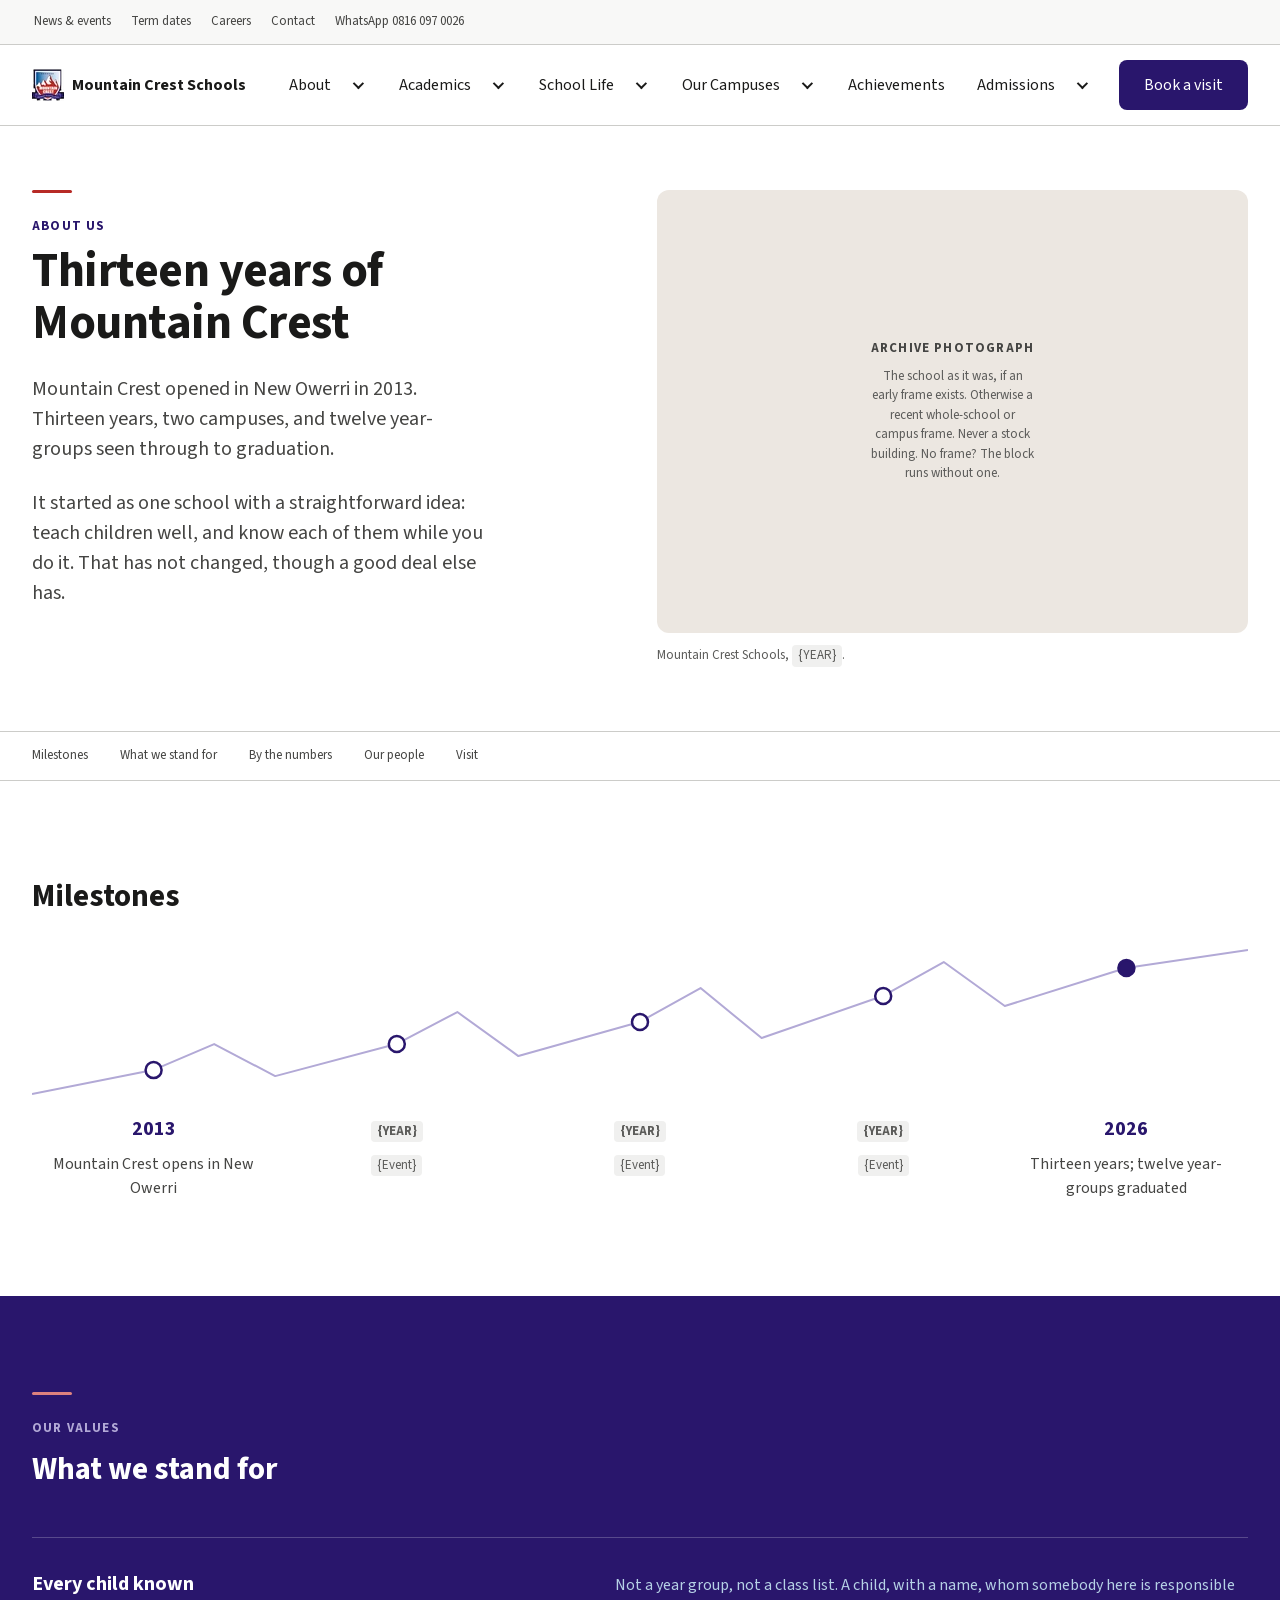
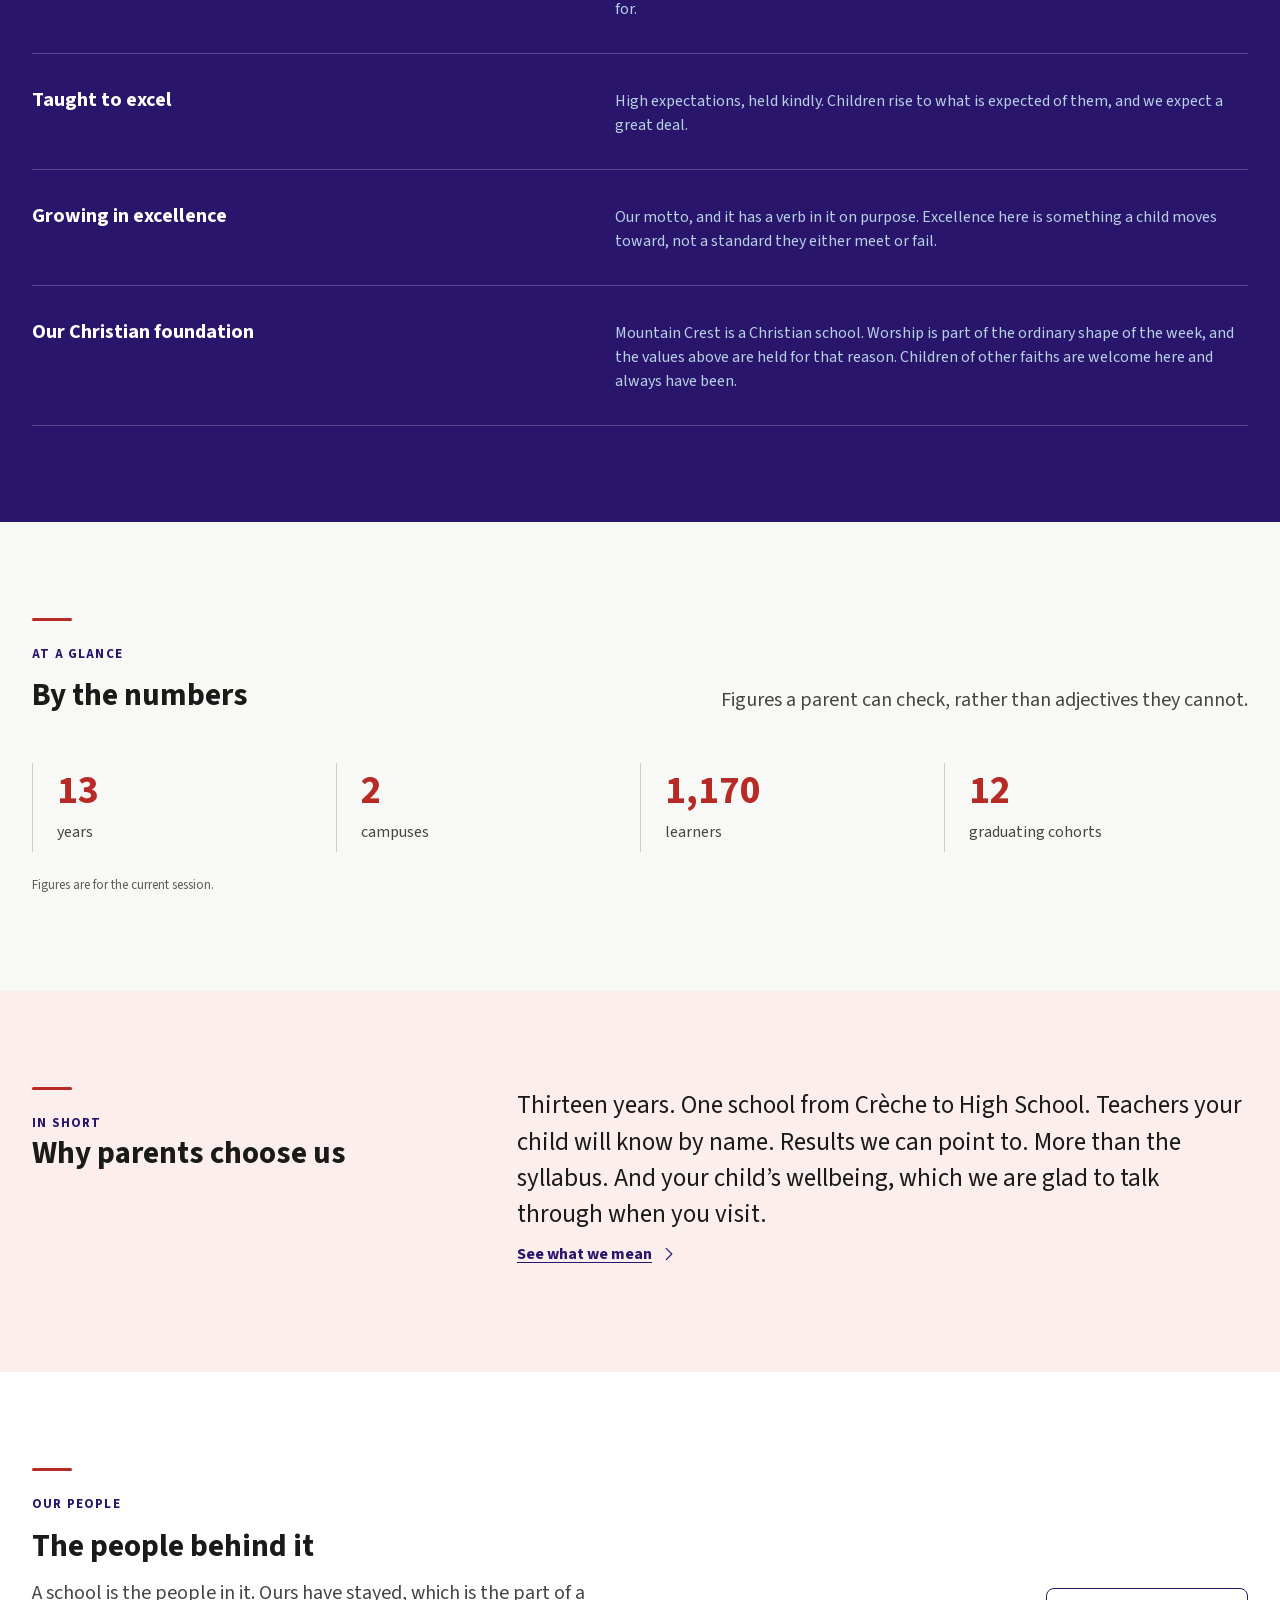
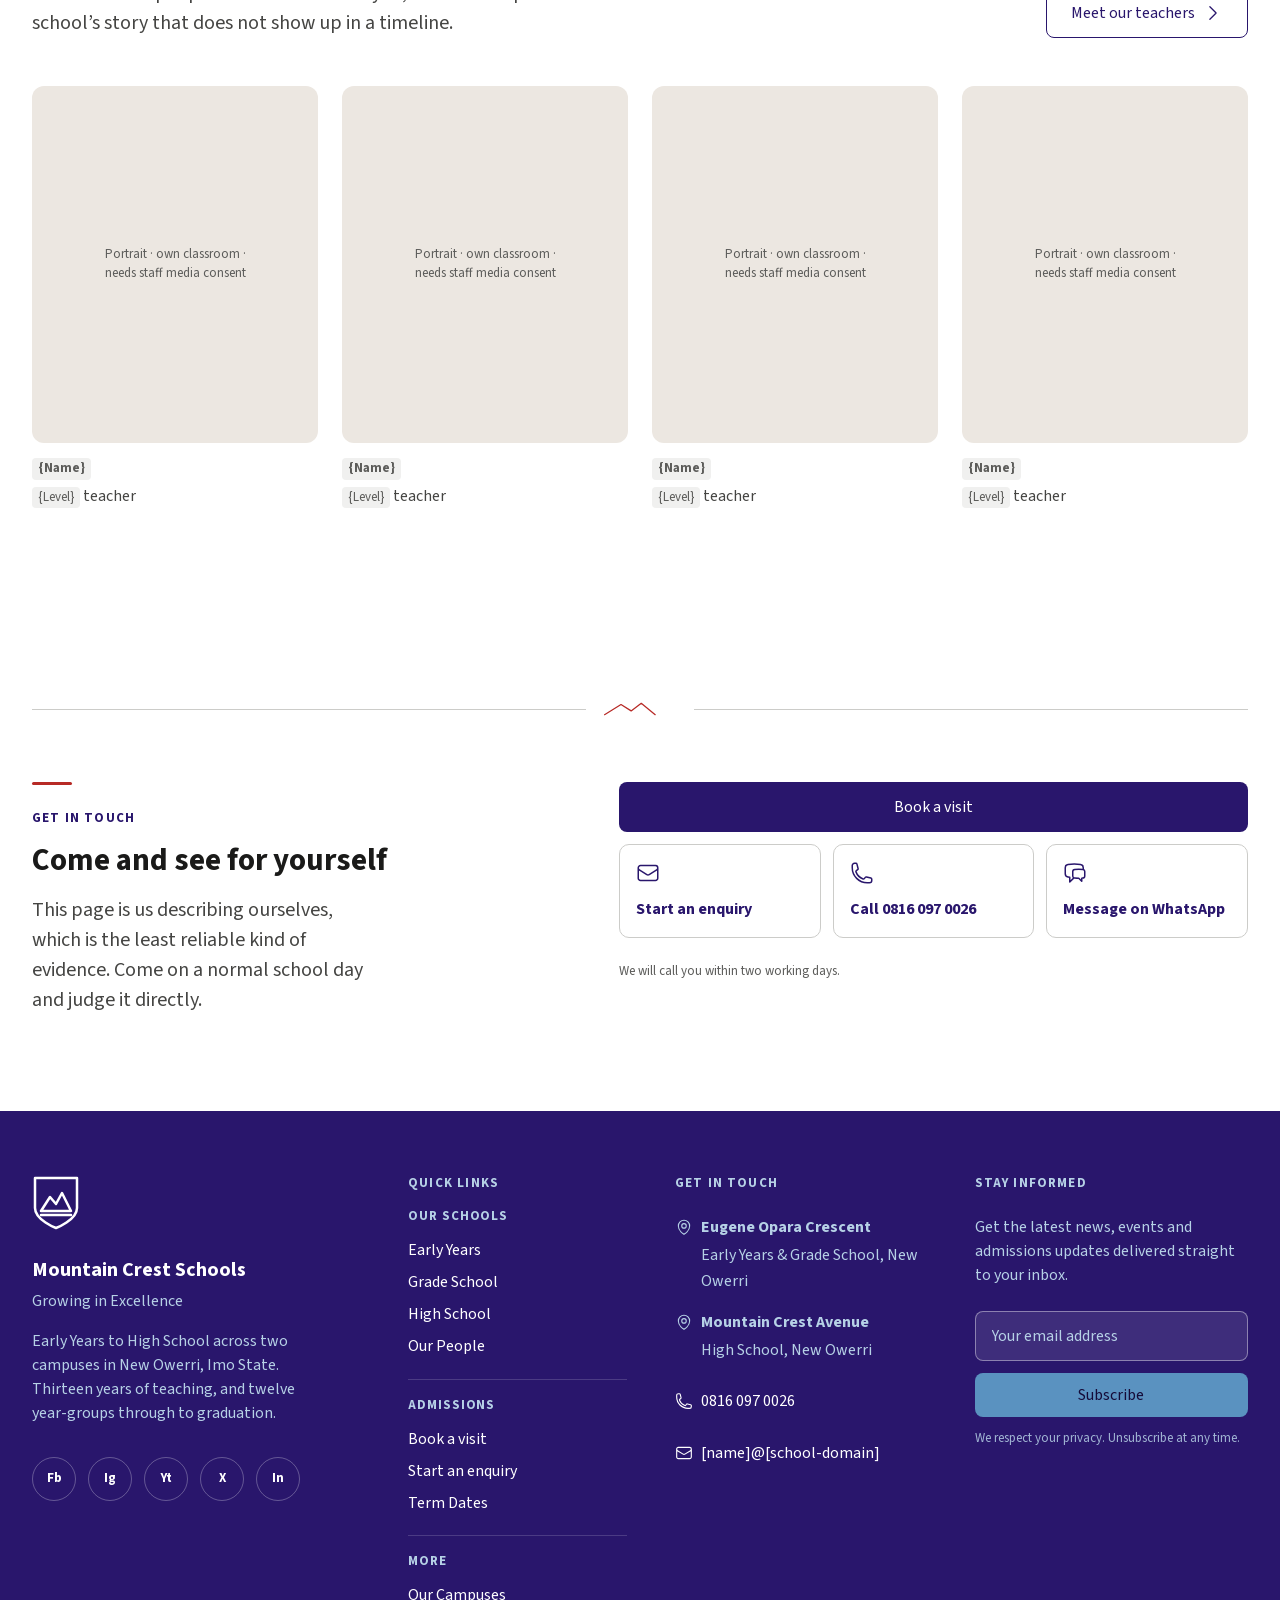
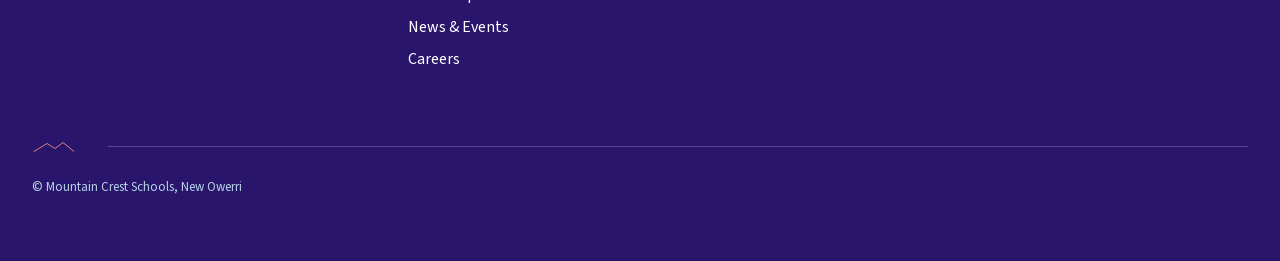
==== commit 544b6cba: "navigation main links made working links. hero section adjusted for mobile screen" ====
--- a/about.html
+++ b/about.html
@@ -1 +1 @@
-<!DOCTYPE html><html lang="en-NG"><head><meta charset="utf-8"><meta name="viewport" content="width=device-width,initial-scale=1"><title>About Mountain Crest Schools | Thirteen Years in Owerri</title><meta name="description" content="About Mountain Crest Schools, New Owerri: thirteen years, two campuses, twelve graduating cohorts, and what the school stands for."><link rel="preload" href="fonts/SourceSans3-subset.woff2" as="font" type="font/woff2" crossorigin><link rel="icon" href="img/favicon.ico" sizes="any"><link rel="icon" href="img/favicon.png" type="image/png"><link rel="stylesheet" href="css/style.css"></head><body class="p-about"><svg xmlns="http://www.w3.org/2000/svg" style="display:none" aria-hidden="true"><symbol id="i-academic-cap" viewBox="0 0 24 24"><path d="M4.26 10.147a60.438 60.438 0 0 0-.491 6.347A48.62 48.62 0 0 1 12 20.904a48.62 48.62 0 0 1 8.232-4.41 60.46 60.46 0 0 0-.491-6.347m-15.482 0a50.636 50.636 0 0 0-2.658-.813A59.906 59.906 0 0 1 12 3.493a59.903 59.903 0 0 1 10.399 5.84c-.896.248-1.783.52-2.658.814m-15.482 0A50.717 50.717 0 0 1 12 13.489a50.702 50.702 0 0 1 7.74-3.342M6.75 15a.75.75 0 1 0 0-1.5.75.75 0 0 0 0 1.5Zm0 0v-3.675A55.378 55.378 0 0 1 12 8.443m-7.007 11.55A5.981 5.981 0 0 0 6.75 15.75v-1.5"/></symbol><symbol id="i-building-library" viewBox="0 0 24 24"><path d="M12 21v-8.25M15.75 21v-8.25M8.25 21v-8.25M3 9l9-6 9 6m-1.5 12V10.332A48.36 48.36 0 0 0 12 9.75c-2.551 0-5.056.2-7.5.582V21M3 21h18M12 6.75h.008v.008H12V6.75Z"/></symbol><symbol id="i-users" viewBox="0 0 24 24"><path d="M15 19.128a9.38 9.38 0 0 0 2.625.372 9.337 9.337 0 0 0 4.121-.952 4.125 4.125 0 0 0-7.533-2.493M15 19.128v-.003c0-1.113-.285-2.16-.786-3.07M15 19.128v.106A12.318 12.318 0 0 1 8.624 21c-2.331 0-4.512-.645-6.374-1.766l-.001-.109a6.375 6.375 0 0 1 11.964-3.07M12 6.375a3.375 3.375 0 1 1-6.75 0 3.375 3.375 0 0 1 6.75 0Zm8.25 2.25a2.625 2.625 0 1 1-5.25 0 2.625 2.625 0 0 1 5.25 0Z"/></symbol><symbol id="i-trophy" viewBox="0 0 24 24"><path d="M16.5 18.75h-9m9 0a3 3 0 0 1 3 3h-15a3 3 0 0 1 3-3m9 0v-3.375c0-.621-.503-1.125-1.125-1.125h-.871M7.5 18.75v-3.375c0-.621.504-1.125 1.125-1.125h.872m5.007 0H9.497m5.007 0a7.454 7.454 0 0 1-.982-3.172M9.497 14.25a7.454 7.454 0 0 0 .981-3.172M5.25 4.236c-.982.143-1.954.317-2.916.52A6.003 6.003 0 0 0 7.73 9.728M5.25 4.236V4.5c0 2.108.966 3.99 2.48 5.228M5.25 4.236V2.721C7.456 2.41 9.71 2.25 12 2.25c2.291 0 4.545.16 6.75.47v1.516M7.73 9.728a6.726 6.726 0 0 0 2.748 1.35m8.272-6.842V4.5c0 2.108-.966 3.99-2.48 5.228m2.48-5.492a46.32 46.32 0 0 1 2.916.52 6.003 6.003 0 0 1-5.395 4.972m0 0a6.726 6.726 0 0 1-2.749 1.35m0 0a6.772 6.772 0 0 1-3.044 0"/></symbol><symbol id="i-sparkles" viewBox="0 0 24 24"><path d="M9.813 15.904 9 18.75l-.813-2.846a4.5 4.5 0 0 0-3.09-3.09L2.25 12l2.846-.813a4.5 4.5 0 0 0 3.09-3.09L9 5.25l.813 2.846a4.5 4.5 0 0 0 3.09 3.09L15.75 12l-2.846.813a4.5 4.5 0 0 0-3.09 3.09ZM18.259 8.715 18 9.75l-.259-1.035a3.375 3.375 0 0 0-2.455-2.456L14.25 6l1.036-.259a3.375 3.375 0 0 0 2.455-2.456L18 2.25l.259 1.035a3.375 3.375 0 0 0 2.456 2.456L21.75 6l-1.035.259a3.375 3.375 0 0 0-2.456 2.456ZM16.894 20.567 16.5 21.75l-.394-1.183a2.25 2.25 0 0 0-1.423-1.423L13.5 18.75l1.183-.394a2.25 2.25 0 0 0 1.423-1.423l.394-1.183.394 1.183a2.25 2.25 0 0 0 1.423 1.423l1.183.394-1.183.394a2.25 2.25 0 0 0-1.423 1.423Z"/></symbol><symbol id="i-heart" viewBox="0 0 24 24"><path d="M21 8.25c0-2.485-2.099-4.5-4.688-4.5-1.935 0-3.597 1.126-4.312 2.733-.715-1.607-2.377-2.733-4.313-2.733C5.1 3.75 3 5.765 3 8.25c0 7.22 9 12 9 12s9-4.78 9-12Z"/></symbol><symbol id="i-phone" viewBox="0 0 24 24"><path d="M2.25 6.75c0 8.284 6.716 15 15 15h2.25a2.25 2.25 0 0 0 2.25-2.25v-1.372c0-.516-.351-.966-.852-1.091l-4.423-1.106c-.44-.11-.902.055-1.173.417l-.97 1.293c-.282.376-.769.542-1.21.38a12.035 12.035 0 0 1-7.143-7.143c-.162-.441.004-.928.38-1.21l1.293-.97c.363-.271.527-.734.417-1.173L6.963 3.102a1.125 1.125 0 0 0-1.091-.852H4.5A2.25 2.25 0 0 0 2.25 4.5v2.25Z"/></symbol><symbol id="i-chat" viewBox="0 0 24 24"><path d="M20.25 8.511c.884.284 1.5 1.128 1.5 2.097v4.286c0 1.136-.847 2.1-1.98 2.193-.34.027-.68.052-1.02.072v3.091l-3-3c-1.354 0-2.694-.055-4.02-.163a2.115 2.115 0 0 1-.825-.242m9.345-8.334a2.126 2.126 0 0 0-.476-.095 48.64 48.64 0 0 0-8.048 0c-1.131.094-1.976 1.057-1.976 2.192v4.286c0 .837.46 1.58 1.155 1.951m9.345-8.334V6.637c0-1.621-1.152-3.026-2.76-3.235A48.455 48.455 0 0 0 11.25 3c-2.115 0-4.198.137-6.24.402-1.608.209-2.76 1.614-2.76 3.235v6.226c0 1.621 1.152 3.026 2.76 3.235.577.075 1.157.14 1.74.194V21l4.155-4.155"/></symbol><symbol id="i-envelope" viewBox="0 0 24 24"><path d="M21.75 6.75v10.5a2.25 2.25 0 0 1-2.25 2.25h-15a2.25 2.25 0 0 1-2.25-2.25V6.75m19.5 0A2.25 2.25 0 0 0 19.5 4.5h-15a2.25 2.25 0 0 0-2.25 2.25m19.5 0v.243a2.25 2.25 0 0 1-1.07 1.916l-7.5 4.615a2.25 2.25 0 0 1-2.36 0L3.32 8.91a2.25 2.25 0 0 1-1.07-1.916V6.75"/></symbol><symbol id="i-map-pin" viewBox="0 0 24 24"><path d="M15 10.5a3 3 0 1 1-6 0 3 3 0 0 1 6 0Z M19.5 10.5c0 7.142-7.5 11.25-7.5 11.25S4.5 17.642 4.5 10.5a7.5 7.5 0 1 1 15 0Z"/></symbol><symbol id="i-check-circle" viewBox="0 0 24 24"><path d="M9 12.75 11.25 15 15 9.75M21 12a9 9 0 1 1-18 0 9 9 0 0 1 18 0Z"/></symbol><symbol id="i-warning" viewBox="0 0 24 24"><path d="M12 9v3.75m-9.303 3.376c-.866 1.5.217 3.374 1.948 3.374h14.71c1.73 0 2.813-1.874 1.948-3.374L13.949 3.378c-.866-1.5-3.032-1.5-3.898 0L2.697 16.126ZM12 15.75h.007v.008H12v-.008Z"/></symbol><symbol id="i-error" viewBox="0 0 24 24"><path d="M12 9v3.75m9-.75a9 9 0 1 1-18 0 9 9 0 0 1 18 0Zm-9 3.75h.008v.008H12v-.008Z"/></symbol><symbol id="i-info" viewBox="0 0 24 24"><path d="m11.25 11.25.041-.02a.75.75 0 0 1 1.063.852l-.708 2.836a.75.75 0 0 0 1.063.853l.041-.021M21 12a9 9 0 1 1-18 0 9 9 0 0 1 18 0Zm-9-3.75h.008v.008H12V8.25Z"/></symbol><symbol id="i-chevron-down" viewBox="0 0 24 24"><path d="m19.5 8.25-7.5 7.5-7.5-7.5"/></symbol><symbol id="i-chevron-right" viewBox="0 0 24 24"><path d="m8.25 4.5 7.5 7.5-7.5 7.5"/></symbol><symbol id="i-menu" viewBox="0 0 24 24"><path d="M3.75 6.75h16.5M3.75 12h16.5m-16.5 5.25h16.5"/></symbol><symbol id="i-close" viewBox="0 0 24 24"><path d="M6 18 18 6M6 6l12 12"/></symbol><symbol id="i-external" viewBox="0 0 24 24"><path d="M13.5 6H5.25A2.25 2.25 0 0 0 3 8.25v10.5A2.25 2.25 0 0 0 5.25 21h10.5A2.25 2.25 0 0 0 18 18.75V10.5m-10.5 6L21 3m0 0h-5.25M21 3v5.25"/></symbol><symbol id="i-document" viewBox="0 0 24 24"><path d="M19.5 14.25v-2.625a3.375 3.375 0 0 0-3.375-3.375h-1.5A1.125 1.125 0 0 1 13.5 7.125v-1.5a3.375 3.375 0 0 0-3.375-3.375H8.25m0 12.75h7.5m-7.5 3H12M10.5 2.25H5.625c-.621 0-1.125.504-1.125 1.125v17.25c0 .621.504 1.125 1.125 1.125h12.75c.621 0 1.125-.504 1.125-1.125V11.25a9 9 0 0 0-9-9Z"/></symbol></svg><a class="skip" href="#main">Skip to main content</a><div class="util"><div class="wrap"><nav aria-label="Utility"><ul><li class="opt"><a href="news.html">News &amp; events</a></li><li class="opt"><a href="news.html#terms">Term dates</a></li><li class="opt"><a href="careers.html">Careers</a></li><li><a href="contact.html">Contact</a></li><li><a href="https://wa.me/2348160970026">WhatsApp 0816 097 0026</a></li></ul></nav></div></div><header class="hdr"><div class="wrap hdr__in"><a class="logo" href="index.html"><picture><source type="image/webp" srcset="img/crest-32.webp 1x, img/crest-64.webp 2x"><img src="img/crest-32.png" srcset="img/crest-32.png 1x, img/crest-64.png 2x" width="32" height="32" alt="" aria-hidden="true" decoding="async"></picture><span class="logo__name">Mountain Crest Schools</span><span class="vh">Mountain Crest School, home</span></a><nav class="nav" aria-label="Main"><ul><li><details><summary>About</summary><ul><li><a href="about.html">About overview</a></li><li><a href="about.html">Our story</a></li><li><a href="about.html">Our people</a></li><li><a href="about.html">Values &amp; ethos</a></li><li><a href="about.html">By the numbers</a></li></ul></details></li><li><details><summary>Academics</summary><ul><li><a href="academics.html">Academics overview</a></li><li><a href="academics.html">Early Years</a></li><li><a href="academics.html">Grade School</a></li><li><a href="academics.html">High School</a></li><li><a href="academics.html">Curriculum &amp; exams</a></li><li><a href="academics.html">Beyond the classroom</a></li></ul></details></li><li><details><summary>School Life</summary><ul><li><a href="school-life.html">School Life overview</a></li><li><a href="school-life.html">A day in the life</a></li><li><a href="school-life.html">Facilities</a></li></ul></details></li><li><details><summary>Our Campuses</summary><ul><li><a href="campuses.html">Our Campuses overview</a></li><li><a href="campuses.html">Which campus is my child's?</a></li><li><a href="campuses.html">Locations &amp; directions</a></li></ul></details></li><li><a href="achievements.html">Achievements</a></li><li><details><summary>Admissions</summary><ul><li><a href="admissions.html">Admissions overview</a></li><li><a href="admissions.html">How to apply</a></li><li><a href="admissions.html">Fees</a></li><li><a href="admissions.html">Book a visit</a></li><li><a href="admissions.html">Questions parents ask</a></li></ul></details></li></ul></nav><a class="btn btn--fill" href="admissions.html#visit">Book a visit</a><details class="menu"><summary aria-label="Open menu"><span aria-hidden="true">☰</span> Menu</summary><div><nav aria-label="Main"><ul class="mnav"><li><details><summary>About</summary><ul><li><a href="about.html">About overview</a></li><li><a href="about.html">Our story</a></li><li><a href="about.html">Our people</a></li><li><a href="about.html">Values &amp; ethos</a></li><li><a href="about.html">By the numbers</a></li></ul></details></li><li><details><summary>Academics</summary><ul><li><a href="academics.html">Academics overview</a></li><li><a href="academics.html">Early Years</a></li><li><a href="academics.html">Grade School</a></li><li><a href="academics.html">High School</a></li><li><a href="academics.html">Curriculum &amp; exams</a></li><li><a href="academics.html">Beyond the classroom</a></li></ul></details></li><li><details><summary>School Life</summary><ul><li><a href="school-life.html">School Life overview</a></li><li><a href="school-life.html">A day in the life</a></li><li><a href="school-life.html">Facilities</a></li></ul></details></li><li><details><summary>Our Campuses</summary><ul><li><a href="campuses.html">Our Campuses overview</a></li><li><a href="campuses.html">Which campus is my child's?</a></li><li><a href="campuses.html">Locations &amp; directions</a></li></ul></details></li><li><a href="achievements.html">Achievements</a></li><li><details><summary>Admissions</summary><ul><li><a href="admissions.html">Admissions overview</a></li><li><a href="admissions.html">How to apply</a></li><li><a href="admissions.html">Fees</a></li><li><a href="admissions.html">Book a visit</a></li><li><a href="admissions.html">Questions parents ask</a></li></ul></details></li></ul></nav><nav aria-label="Utility"><ul class="mnav"><li><a href="news.html">News &amp; events</a></li><li><a href="news.html#terms">Term dates</a></li><li><a href="careers.html">Careers</a></li></ul></nav></div></details></div></header><main id="main" tabindex="-1"><section class="sec ahero" id="top"><div class="wrap"><div class="ahero__g"><div><p class="rule" aria-hidden="true"></p><p class="kicker">About us</p><h1>Thirteen years of Mountain Crest</h1><p class="ahero__p">Mountain Crest opened in New Owerri in 2013. Thirteen years, two campuses, and twelve year-groups seen through to graduation.</p><p class="ahero__p">It started as one school with a straightforward idea: teach children well, and know each of them while you do it. That has not changed, though a good deal else has.</p></div><figure class="ahero__fig"><div class="ph " role="img" aria-label="Mountain Crest Schools, {YEAR}."><span class="ph__k">Archive photograph</span><span class="ph__t">The school as it was, if an early frame exists. Otherwise a recent whole-school or campus frame. Never a stock building. No frame? The block runs without one.</span></div><figcaption class="ahero__cap">Mountain Crest Schools, <span class="tok">{YEAR}</span>.</figcaption></figure></div></div></section><nav class="snav" aria-label="On this page"><div class="wrap"><ul><li><a href="#milestones">Milestones</a></li><li><a href="#values">What we stand for</a></li><li><a href="#numbers">By the numbers</a></li><li><a href="#people">Our people</a></li><li><a href="#visit">Visit</a></li></ul></div></nav><section class="sec" id="milestones"><div class="wrap"><h2 class="ms__h">Milestones</h2><svg class="msridge" viewBox="0 0 1215 150" preserveAspectRatio="none" aria-hidden="true" focusable="false"><polyline points="0,146 121,122 182,96 243,128 364,96 425,64 486,108 607,74 668,40 729,90 850,48 911,14 972,58 1093,20 1215,2" fill="none" stroke="#B2A9D6" stroke-width="2" stroke-linejoin="round"/><circle cx="121.5" cy="122" r="8" fill="#FFFFFF" stroke="#29166C" stroke-width="2.5"/><circle cx="364.5" cy="96" r="8" fill="#FFFFFF" stroke="#29166C" stroke-width="2.5"/><circle cx="607.5" cy="74" r="8" fill="#FFFFFF" stroke="#29166C" stroke-width="2.5"/><circle cx="850.5" cy="48" r="8" fill="#FFFFFF" stroke="#29166C" stroke-width="2.5"/><circle cx="1093.5" cy="20" r="8" fill="#29166C" stroke="#29166C" stroke-width="2.5"/></svg><ol class="ms"><li class="ms__i"><span class="ms__dot" aria-hidden="true"></span><p class="ms__y">2013</p><p class="ms__e">Mountain Crest opens in New Owerri</p></li><li class="ms__i"><span class="ms__dot" aria-hidden="true"></span><p class="ms__y"><span class="tok">{YEAR}</span></p><p class="ms__e"><span class="tok">{Event}</span></p></li><li class="ms__i"><span class="ms__dot" aria-hidden="true"></span><p class="ms__y"><span class="tok">{YEAR}</span></p><p class="ms__e"><span class="tok">{Event}</span></p></li><li class="ms__i"><span class="ms__dot" aria-hidden="true"></span><p class="ms__y"><span class="tok">{YEAR}</span></p><p class="ms__e"><span class="tok">{Event}</span></p></li><li class="ms__i ms__i--now"><span class="ms__dot" aria-hidden="true"></span><p class="ms__y">2026</p><p class="ms__e">Thirteen years; twelve year-groups graduated</p></li></ol></div></section><section class="sec sec--inverse" id="values"><div class="wrap"><div class="sec__head"><p class="rule" aria-hidden="true"></p><p class="kicker">Our values</p><h2>What we stand for</h2></div><ul class="vals"><li class="val"><h3 class="val__h">Every child known</h3><p class="val__p">Not a year group, not a class list. A child, with a name, whom somebody here is responsible for.</p></li><li class="val"><h3 class="val__h">Taught to excel</h3><p class="val__p">High expectations, held kindly. Children rise to what is expected of them, and we expect a great deal.</p></li><li class="val"><h3 class="val__h">Growing in excellence</h3><p class="val__p">Our motto, and it has a verb in it on purpose. Excellence here is something a child moves toward, not a standard they either meet or fail.</p></li><li class="val"><h3 class="val__h">Our Christian foundation</h3><p class="val__p">Mountain Crest is a Christian school. Worship is part of the ordinary shape of the week, and the values above are held for that reason. Children of other faiths are welcome here and always have been.</p></li></ul></div></section><section class="sec sec--alt" id="numbers"><div class="wrap"><div class="sec__head sec__head--row"><div><p class="rule" aria-hidden="true"></p><p class="kicker">At a glance</p><h2>By the numbers</h2></div><p class="sec__lead">Figures a parent can check, rather than adjectives they cannot.</p></div><ul class="nums"><li class="num"><span class="num__n">13</span><span class="num__l">years</span></li><li class="num"><span class="num__n">2</span><span class="num__l">campuses</span></li><li class="num"><span class="num__n">1,170</span><span class="num__l">learners</span></li><li class="num"><span class="num__n">12</span><span class="num__l">graduating cohorts</span></li></ul><p class="nums__fine">Figures are for the current session.</p></div></section><section class="sec sec--rose" id="why"><div class="wrap"><div class="why2"><div><p class="rule" aria-hidden="true"></p><p class="kicker">In short</p><h2>Why parents choose us</h2></div><div><p class="why2__p">Thirteen years. One school from Cr&egrave;che to High School. Teachers your child will know by name. Results we can point to. More than the syllabus. And your child&rsquo;s wellbeing, which we are glad to talk through when you visit.</p><p><a class="lnk" href="index.html#why">See what we mean<svg class="ico ico--sm" aria-hidden="true" focusable="false"><use href="#i-chevron-right"/></svg></a></p></div></div></div></section><section class="sec" id="people"><div class="wrap"><div class="sec__head sec__head--row"><div><p class="rule" aria-hidden="true"></p><p class="kicker">Our people</p><h2>The people behind it</h2><p class="sec__lead">A school is the people in it. Ours have stayed, which is the part of a school&rsquo;s story that does not show up in a timeline.</p></div><a class="btn btn--out" href="people.html">Meet our teachers<svg class="ico ico--sm" aria-hidden="true" focusable="false"><use href="#i-chevron-right"/></svg></a></div><ul class="ppl"><li><div class="ph " role="img" aria-label="{Name}, {Level} teacher at Mountain Crest."><span class="ph__t">Portrait &middot; own classroom &middot; needs staff media consent</span></div><p class="ppl__n"><span class="tok">{Name}</span></p><p class="ppl__r"><span class="tok">{Level}</span> teacher</p></li><li><div class="ph " role="img" aria-label="{Name}, {Level} teacher at Mountain Crest."><span class="ph__t">Portrait &middot; own classroom &middot; needs staff media consent</span></div><p class="ppl__n"><span class="tok">{Name}</span></p><p class="ppl__r"><span class="tok">{Level}</span> teacher</p></li><li><div class="ph " role="img" aria-label="{Name}, {Level} teacher at Mountain Crest."><span class="ph__t">Portrait &middot; own classroom &middot; needs staff media consent</span></div><p class="ppl__n"><span class="tok">{Name}</span></p><p class="ppl__r"><span class="tok">{Level}</span> teacher</p></li><li><div class="ph " role="img" aria-label="{Name}, {Level} teacher at Mountain Crest."><span class="ph__t">Portrait &middot; own classroom &middot; needs staff media consent</span></div><p class="ppl__n"><span class="tok">{Name}</span></p><p class="ppl__r"><span class="tok">{Level}</span> teacher</p></li></ul></div></section><section class="sec sec--talk" id="visit"><div class="wrap"><div class="divider" aria-hidden="true"><span></span><svg class="crestline" viewBox="0 0 120 26" aria-hidden="true" focusable="false"><path d="M4 22 L30 6 L46 16 L62 4 L84 22"/></svg><span></span></div><div class="talk"><div class="talk__l"><p class="rule" aria-hidden="true"></p><p class="kicker">Get in touch</p><h2>Come and see for yourself</h2><p class="talk__p">This page is us describing ourselves, which is the least reliable kind of evidence. Come on a normal school day and judge it directly.</p></div><div class="talk__r"><a class="btn btn--fill btn--block" href="admissions.html#visit">Book a visit</a><ul class="routes"><li><a class="route" href="admissions.html#enquiry"><svg class="ico" aria-hidden="true" focusable="false"><use href="#i-envelope"/></svg><span>Start an enquiry</span></a></li><li><a class="route" href="tel:+2348160970026"><svg class="ico" aria-hidden="true" focusable="false"><use href="#i-phone"/></svg><span>Call 0816 097 0026</span></a></li><li><a class="route" href="https://wa.me/2348160970026"><svg class="ico" aria-hidden="true" focusable="false"><use href="#i-chat"/></svg><span>Message on WhatsApp</span></a></li></ul><p class="talk__n">We will call you within two working days.</p></div></div></div></section></main><footer class="ftr"><div class="wrap"><div class="ftr__grid"><div class="ftr__brand"><svg class="crest" viewBox="0 0 48 56" aria-hidden="true" focusable="false"><path class="crest__s" d="M3 3h42v30c0 12-21 20-21 20S3 45 3 33Z"/><path class="crest__m" d="M9 36 L18 22 L24 29 L30 18 L39 36Z"/><path class="crest__b" d="M9 40h30"/></svg><p class="ftr__name">Mountain Crest Schools</p><p class="ftr__tag">Growing in Excellence</p><p class="ftr__about">Early Years to High School across two campuses in New Owerri, Imo State. Thirteen years of teaching, and twelve year-groups through to graduation.</p><!-- SOCIAL MARKS: each button is final except the glyph. The platform logos are trademarks and are not redrawn here. Paste the official SVG path from each platform's brand resources in place of the two-letter span, keeping the .vh label. Delete any account the school does not have. --><ul class="socials"><li><a class="soc" href="https://www.facebook.com/" target="_blank" rel="noopener"><span aria-hidden="true">Fb</span><span class="vh">Mountain Crest Schools on Facebook</span></a></li><li><a class="soc" href="https://www.instagram.com/" target="_blank" rel="noopener"><span aria-hidden="true">Ig</span><span class="vh">Mountain Crest Schools on Instagram</span></a></li><li><a class="soc" href="https://www.youtube.com/" target="_blank" rel="noopener"><span aria-hidden="true">Yt</span><span class="vh">Mountain Crest Schools on YouTube</span></a></li><li><a class="soc" href="https://x.com/" target="_blank" rel="noopener"><span aria-hidden="true">X</span><span class="vh">Mountain Crest Schools on X</span></a></li><li><a class="soc" href="https://www.linkedin.com/" target="_blank" rel="noopener"><span aria-hidden="true">In</span><span class="vh">Mountain Crest Schools on LinkedIn</span></a></li></ul></div><nav class="ftr__col ftr__col--links" aria-label="Quick links"><h2>Quick links</h2><div class="ftr__grp"><p class="ftr__glabel">Our schools</p><ul><li><a href="early-years.html">Early Years</a></li><li><a href="grade-school.html">Grade School</a></li><li><a href="high-school.html">High School</a></li><li><a href="people.html">Our People</a></li></ul></div><div class="ftr__grp ftr__grp--div"><p class="ftr__glabel">Admissions</p><ul><li><a href="admissions.html#visit">Book a visit</a></li><li><a href="admissions.html#enquiry">Start an enquiry</a></li><li><a href="admissions.html#terms">Term Dates</a></li></ul></div><div class="ftr__grp ftr__grp--div"><p class="ftr__glabel">More</p><ul><li><a href="campuses.html">Our Campuses</a></li><li><a href="news.html">News &amp; Events</a></li><li><a href="careers.html">Careers</a></li></ul></div></nav><div class="ftr__col"><h2>Get in touch</h2><address class="ftr__addr"><p class="ftr__loc"><svg class="ico ico--sm" aria-hidden="true" focusable="false"><use href="#i-map-pin"/></svg><span><span class="ftr__place">Eugene Opara Crescent</span><span class="ftr__sub">Early Years &amp; Grade School, New Owerri</span></span></p><p class="ftr__loc"><svg class="ico ico--sm" aria-hidden="true" focusable="false"><use href="#i-map-pin"/></svg><span><span class="ftr__place">Mountain Crest Avenue</span><span class="ftr__sub">High School, New Owerri</span></span></p><p class="ftr__ct"><a href="tel:+2348160970026"><svg class="ico ico--sm" aria-hidden="true" focusable="false"><use href="#i-phone"/></svg><span>0816 097 0026</span></a></p><p class="ftr__ct"><a href="mailto:hello@mountaincrest.example"><svg class="ico ico--sm" aria-hidden="true" focusable="false"><use href="#i-envelope"/></svg><span>[name]@[school-domain]</span></a></p></address></div><div class="ftr__col"><h2>Stay informed</h2><p class="ftr__nlp">Get the latest news, events and admissions updates delivered straight to your inbox.</p><form class="nl" action="#" method="post"><label class="vh" for="nl-email">Your email address</label><input class="nl__in" id="nl-email" name="email" type="email" autocomplete="email" placeholder="Your email address" required><button class="nl__btn" type="submit">Subscribe</button></form><p class="ftr__fine">We respect your privacy. Unsubscribe at any time.</p></div></div><div class="ftr__end"><svg class="crestline crestline--sm" viewBox="0 0 120 26" aria-hidden="true" focusable="false"><path d="M4 22 L30 6 L46 16 L62 4 L84 22"/></svg><span class="ftr__rule"></span></div><p class="ftr__cp">&copy; Mountain Crest Schools, New Owerri</p></div></footer><script>/* Nav disclosure behaviour. Item 11 Primary Nav already required: at bp-lg opening one closes another, and Escape closes and returns focus to the trigger. Both were implemented for the mobile menu only. Click-outside and focus-out were not specified at all and are added here. All of it is enhancement: without JavaScript each details still opens and closes on its own summary, which is the no-JS floor sub-step 5 required. */function navOpen(){return document.querySelectorAll('.nav details[open],.menu .mnav details[open],.menu[open]')}function cl(el){return el&&el.closest?el:null}document.addEventListener('toggle',function(e){var d=e.target;if(!d.open||!d.matches||!d.matches('.nav details,.menu .mnav details,.menu'))return;navOpen().forEach(function(o){if(o!==d&&!o.contains(d)&&!d.contains(o))o.open=false})},true);document.addEventListener('pointerdown',function(e){navOpen().forEach(function(d){if(!d.contains(e.target))d.open=false})});document.addEventListener('keydown',function(e){if(e.key!=='Escape')return;var t=cl(e.target)&&e.target.closest('details[open]');var d=t||document.querySelector('.menu[open],.nav details[open]');if(!d)return;d.open=false;var s=d.querySelector('summary');if(s)s.focus()});document.addEventListener('focusout',function(e){var d=cl(e.target)&&e.target.closest('.nav details[open]');if(d&&!d.contains(e.relatedTarget))d.open=false});document.addEventListener('click',function(e){var a=cl(e.target)&&e.target.closest('.menu a');if(!a)return;var m=document.querySelector('.menu[open]');if(m)m.open=false});var ids=[].map.call(document.querySelectorAll('main [id]'),function(s){return s});var links=document.querySelectorAll('.snav a');if(ids.length&&links.length&&'IntersectionObserver' in window){var io=new IntersectionObserver(function(es){es.forEach(function(en){if(!en.isIntersecting)return;links.forEach(function(a){a.toggleAttribute('aria-current',a.getAttribute('href')==='#'+en.target.id)})})},{rootMargin:'-140px 0px -60% 0px'});ids.forEach(function(s){io.observe(s)})}document.querySelectorAll('form[data-demo]').forEach(function(f){f.addEventListener('submit',function(e){e.preventDefault();var b=f.querySelector('button[type=submit]');b.textContent=f.dataset.loading;b.disabled=true;setTimeout(function(){f.innerHTML=f.dataset.ok;f.querySelector('h3').focus()},900)})});</script></body></html>+<!DOCTYPE html><html lang="en-NG"><head><meta charset="utf-8"><meta name="viewport" content="width=device-width,initial-scale=1"><title>About Mountain Crest Schools | Thirteen Years in Owerri</title><meta name="description" content="About Mountain Crest Schools, New Owerri: thirteen years, two campuses, twelve graduating cohorts, and what the school stands for."><link rel="preload" href="fonts/SourceSans3-subset.woff2" as="font" type="font/woff2" crossorigin><link rel="icon" href="img/favicon.ico" sizes="any"><link rel="icon" href="img/favicon.png" type="image/png"><link rel="stylesheet" href="css/style.css"></head><body class="p-about"><svg xmlns="http://www.w3.org/2000/svg" style="display:none" aria-hidden="true"><symbol id="i-academic-cap" viewBox="0 0 24 24"><path d="M4.26 10.147a60.438 60.438 0 0 0-.491 6.347A48.62 48.62 0 0 1 12 20.904a48.62 48.62 0 0 1 8.232-4.41 60.46 60.46 0 0 0-.491-6.347m-15.482 0a50.636 50.636 0 0 0-2.658-.813A59.906 59.906 0 0 1 12 3.493a59.903 59.903 0 0 1 10.399 5.84c-.896.248-1.783.52-2.658.814m-15.482 0A50.717 50.717 0 0 1 12 13.489a50.702 50.702 0 0 1 7.74-3.342M6.75 15a.75.75 0 1 0 0-1.5.75.75 0 0 0 0 1.5Zm0 0v-3.675A55.378 55.378 0 0 1 12 8.443m-7.007 11.55A5.981 5.981 0 0 0 6.75 15.75v-1.5"/></symbol><symbol id="i-building-library" viewBox="0 0 24 24"><path d="M12 21v-8.25M15.75 21v-8.25M8.25 21v-8.25M3 9l9-6 9 6m-1.5 12V10.332A48.36 48.36 0 0 0 12 9.75c-2.551 0-5.056.2-7.5.582V21M3 21h18M12 6.75h.008v.008H12V6.75Z"/></symbol><symbol id="i-users" viewBox="0 0 24 24"><path d="M15 19.128a9.38 9.38 0 0 0 2.625.372 9.337 9.337 0 0 0 4.121-.952 4.125 4.125 0 0 0-7.533-2.493M15 19.128v-.003c0-1.113-.285-2.16-.786-3.07M15 19.128v.106A12.318 12.318 0 0 1 8.624 21c-2.331 0-4.512-.645-6.374-1.766l-.001-.109a6.375 6.375 0 0 1 11.964-3.07M12 6.375a3.375 3.375 0 1 1-6.75 0 3.375 3.375 0 0 1 6.75 0Zm8.25 2.25a2.625 2.625 0 1 1-5.25 0 2.625 2.625 0 0 1 5.25 0Z"/></symbol><symbol id="i-trophy" viewBox="0 0 24 24"><path d="M16.5 18.75h-9m9 0a3 3 0 0 1 3 3h-15a3 3 0 0 1 3-3m9 0v-3.375c0-.621-.503-1.125-1.125-1.125h-.871M7.5 18.75v-3.375c0-.621.504-1.125 1.125-1.125h.872m5.007 0H9.497m5.007 0a7.454 7.454 0 0 1-.982-3.172M9.497 14.25a7.454 7.454 0 0 0 .981-3.172M5.25 4.236c-.982.143-1.954.317-2.916.52A6.003 6.003 0 0 0 7.73 9.728M5.25 4.236V4.5c0 2.108.966 3.99 2.48 5.228M5.25 4.236V2.721C7.456 2.41 9.71 2.25 12 2.25c2.291 0 4.545.16 6.75.47v1.516M7.73 9.728a6.726 6.726 0 0 0 2.748 1.35m8.272-6.842V4.5c0 2.108-.966 3.99-2.48 5.228m2.48-5.492a46.32 46.32 0 0 1 2.916.52 6.003 6.003 0 0 1-5.395 4.972m0 0a6.726 6.726 0 0 1-2.749 1.35m0 0a6.772 6.772 0 0 1-3.044 0"/></symbol><symbol id="i-sparkles" viewBox="0 0 24 24"><path d="M9.813 15.904 9 18.75l-.813-2.846a4.5 4.5 0 0 0-3.09-3.09L2.25 12l2.846-.813a4.5 4.5 0 0 0 3.09-3.09L9 5.25l.813 2.846a4.5 4.5 0 0 0 3.09 3.09L15.75 12l-2.846.813a4.5 4.5 0 0 0-3.09 3.09ZM18.259 8.715 18 9.75l-.259-1.035a3.375 3.375 0 0 0-2.455-2.456L14.25 6l1.036-.259a3.375 3.375 0 0 0 2.455-2.456L18 2.25l.259 1.035a3.375 3.375 0 0 0 2.456 2.456L21.75 6l-1.035.259a3.375 3.375 0 0 0-2.456 2.456ZM16.894 20.567 16.5 21.75l-.394-1.183a2.25 2.25 0 0 0-1.423-1.423L13.5 18.75l1.183-.394a2.25 2.25 0 0 0 1.423-1.423l.394-1.183.394 1.183a2.25 2.25 0 0 0 1.423 1.423l1.183.394-1.183.394a2.25 2.25 0 0 0-1.423 1.423Z"/></symbol><symbol id="i-heart" viewBox="0 0 24 24"><path d="M21 8.25c0-2.485-2.099-4.5-4.688-4.5-1.935 0-3.597 1.126-4.312 2.733-.715-1.607-2.377-2.733-4.313-2.733C5.1 3.75 3 5.765 3 8.25c0 7.22 9 12 9 12s9-4.78 9-12Z"/></symbol><symbol id="i-phone" viewBox="0 0 24 24"><path d="M2.25 6.75c0 8.284 6.716 15 15 15h2.25a2.25 2.25 0 0 0 2.25-2.25v-1.372c0-.516-.351-.966-.852-1.091l-4.423-1.106c-.44-.11-.902.055-1.173.417l-.97 1.293c-.282.376-.769.542-1.21.38a12.035 12.035 0 0 1-7.143-7.143c-.162-.441.004-.928.38-1.21l1.293-.97c.363-.271.527-.734.417-1.173L6.963 3.102a1.125 1.125 0 0 0-1.091-.852H4.5A2.25 2.25 0 0 0 2.25 4.5v2.25Z"/></symbol><symbol id="i-chat" viewBox="0 0 24 24"><path d="M20.25 8.511c.884.284 1.5 1.128 1.5 2.097v4.286c0 1.136-.847 2.1-1.98 2.193-.34.027-.68.052-1.02.072v3.091l-3-3c-1.354 0-2.694-.055-4.02-.163a2.115 2.115 0 0 1-.825-.242m9.345-8.334a2.126 2.126 0 0 0-.476-.095 48.64 48.64 0 0 0-8.048 0c-1.131.094-1.976 1.057-1.976 2.192v4.286c0 .837.46 1.58 1.155 1.951m9.345-8.334V6.637c0-1.621-1.152-3.026-2.76-3.235A48.455 48.455 0 0 0 11.25 3c-2.115 0-4.198.137-6.24.402-1.608.209-2.76 1.614-2.76 3.235v6.226c0 1.621 1.152 3.026 2.76 3.235.577.075 1.157.14 1.74.194V21l4.155-4.155"/></symbol><symbol id="i-envelope" viewBox="0 0 24 24"><path d="M21.75 6.75v10.5a2.25 2.25 0 0 1-2.25 2.25h-15a2.25 2.25 0 0 1-2.25-2.25V6.75m19.5 0A2.25 2.25 0 0 0 19.5 4.5h-15a2.25 2.25 0 0 0-2.25 2.25m19.5 0v.243a2.25 2.25 0 0 1-1.07 1.916l-7.5 4.615a2.25 2.25 0 0 1-2.36 0L3.32 8.91a2.25 2.25 0 0 1-1.07-1.916V6.75"/></symbol><symbol id="i-map-pin" viewBox="0 0 24 24"><path d="M15 10.5a3 3 0 1 1-6 0 3 3 0 0 1 6 0Z M19.5 10.5c0 7.142-7.5 11.25-7.5 11.25S4.5 17.642 4.5 10.5a7.5 7.5 0 1 1 15 0Z"/></symbol><symbol id="i-check-circle" viewBox="0 0 24 24"><path d="M9 12.75 11.25 15 15 9.75M21 12a9 9 0 1 1-18 0 9 9 0 0 1 18 0Z"/></symbol><symbol id="i-warning" viewBox="0 0 24 24"><path d="M12 9v3.75m-9.303 3.376c-.866 1.5.217 3.374 1.948 3.374h14.71c1.73 0 2.813-1.874 1.948-3.374L13.949 3.378c-.866-1.5-3.032-1.5-3.898 0L2.697 16.126ZM12 15.75h.007v.008H12v-.008Z"/></symbol><symbol id="i-error" viewBox="0 0 24 24"><path d="M12 9v3.75m9-.75a9 9 0 1 1-18 0 9 9 0 0 1 18 0Zm-9 3.75h.008v.008H12v-.008Z"/></symbol><symbol id="i-info" viewBox="0 0 24 24"><path d="m11.25 11.25.041-.02a.75.75 0 0 1 1.063.852l-.708 2.836a.75.75 0 0 0 1.063.853l.041-.021M21 12a9 9 0 1 1-18 0 9 9 0 0 1 18 0Zm-9-3.75h.008v.008H12V8.25Z"/></symbol><symbol id="i-chevron-down" viewBox="0 0 24 24"><path d="m19.5 8.25-7.5 7.5-7.5-7.5"/></symbol><symbol id="i-chevron-right" viewBox="0 0 24 24"><path d="m8.25 4.5 7.5 7.5-7.5 7.5"/></symbol><symbol id="i-menu" viewBox="0 0 24 24"><path d="M3.75 6.75h16.5M3.75 12h16.5m-16.5 5.25h16.5"/></symbol><symbol id="i-close" viewBox="0 0 24 24"><path d="M6 18 18 6M6 6l12 12"/></symbol><symbol id="i-external" viewBox="0 0 24 24"><path d="M13.5 6H5.25A2.25 2.25 0 0 0 3 8.25v10.5A2.25 2.25 0 0 0 5.25 21h10.5A2.25 2.25 0 0 0 18 18.75V10.5m-10.5 6L21 3m0 0h-5.25M21 3v5.25"/></symbol><symbol id="i-document" viewBox="0 0 24 24"><path d="M19.5 14.25v-2.625a3.375 3.375 0 0 0-3.375-3.375h-1.5A1.125 1.125 0 0 1 13.5 7.125v-1.5a3.375 3.375 0 0 0-3.375-3.375H8.25m0 12.75h7.5m-7.5 3H12M10.5 2.25H5.625c-.621 0-1.125.504-1.125 1.125v17.25c0 .621.504 1.125 1.125 1.125h12.75c.621 0 1.125-.504 1.125-1.125V11.25a9 9 0 0 0-9-9Z"/></symbol></svg><a class="skip" href="#main">Skip to main content</a><div class="util"><div class="wrap"><nav aria-label="Utility"><ul><li class="opt"><a href="news.html">News &amp; events</a></li><li class="opt"><a href="news.html#terms">Term dates</a></li><li class="opt"><a href="careers.html">Careers</a></li><li><a href="contact.html">Contact</a></li><li><a href="https://wa.me/2348160970026">WhatsApp 0816 097 0026</a></li></ul></nav></div></div><header class="hdr"><div class="wrap hdr__in"><a class="logo" href="index.html"><picture><source type="image/webp" srcset="img/crest-32.webp 1x, img/crest-64.webp 2x"><img src="img/crest-32.png" srcset="img/crest-32.png 1x, img/crest-64.png 2x" width="32" height="32" alt="" aria-hidden="true" decoding="async"></picture><span class="logo__name">Mountain Crest Schools</span><span class="vh">Mountain Crest School, home</span></a><nav class="nav" aria-label="Main"><ul><li class="nav__i"><a href="about.html">About</a><details class="dd"><summary class="dd__t" aria-label="About submenu"></summary><ul><li><a href="about.html">About overview</a></li><li><a href="about.html">Our story</a></li><li><a href="about.html">Our people</a></li><li><a href="about.html">Values &amp; ethos</a></li><li><a href="about.html">By the numbers</a></li></ul></details></li><li class="nav__i"><a href="academics.html">Academics</a><details class="dd"><summary class="dd__t" aria-label="Academics submenu"></summary><ul><li><a href="academics.html">Academics overview</a></li><li><a href="academics.html">Early Years</a></li><li><a href="academics.html">Grade School</a></li><li><a href="academics.html">High School</a></li><li><a href="academics.html">Curriculum &amp; exams</a></li><li><a href="academics.html">Beyond the classroom</a></li></ul></details></li><li class="nav__i"><a href="school-life.html">School Life</a><details class="dd"><summary class="dd__t" aria-label="School Life submenu"></summary><ul><li><a href="school-life.html">School Life overview</a></li><li><a href="school-life.html">A day in the life</a></li><li><a href="school-life.html">Facilities</a></li></ul></details></li><li class="nav__i"><a href="campuses.html">Our Campuses</a><details class="dd"><summary class="dd__t" aria-label="Our Campuses submenu"></summary><ul><li><a href="campuses.html">Our Campuses overview</a></li><li><a href="campuses.html">Which campus is my child's?</a></li><li><a href="campuses.html">Locations &amp; directions</a></li></ul></details></li><li><a href="achievements.html">Achievements</a></li><li class="nav__i"><a href="admissions.html">Admissions</a><details class="dd"><summary class="dd__t" aria-label="Admissions submenu"></summary><ul><li><a href="admissions.html">Admissions overview</a></li><li><a href="admissions.html">How to apply</a></li><li><a href="admissions.html">Fees</a></li><li><a href="admissions.html">Book a visit</a></li><li><a href="admissions.html">Questions parents ask</a></li></ul></details></li></ul></nav><a class="btn btn--fill" href="admissions.html#visit">Book a visit</a><details class="menu"><summary aria-label="Open menu"><span aria-hidden="true">☰</span> Menu</summary><div><nav aria-label="Main"><ul class="mnav"><li class="mnav__i"><a href="about.html">About</a><details class="mdd"><summary class="mdd__t" aria-label="About submenu"></summary><ul><li><a href="about.html">About overview</a></li><li><a href="about.html">Our story</a></li><li><a href="about.html">Our people</a></li><li><a href="about.html">Values &amp; ethos</a></li><li><a href="about.html">By the numbers</a></li></ul></details></li><li class="mnav__i"><a href="academics.html">Academics</a><details class="mdd"><summary class="mdd__t" aria-label="Academics submenu"></summary><ul><li><a href="academics.html">Academics overview</a></li><li><a href="academics.html">Early Years</a></li><li><a href="academics.html">Grade School</a></li><li><a href="academics.html">High School</a></li><li><a href="academics.html">Curriculum &amp; exams</a></li><li><a href="academics.html">Beyond the classroom</a></li></ul></details></li><li class="mnav__i"><a href="school-life.html">School Life</a><details class="mdd"><summary class="mdd__t" aria-label="School Life submenu"></summary><ul><li><a href="school-life.html">School Life overview</a></li><li><a href="school-life.html">A day in the life</a></li><li><a href="school-life.html">Facilities</a></li></ul></details></li><li class="mnav__i"><a href="campuses.html">Our Campuses</a><details class="mdd"><summary class="mdd__t" aria-label="Our Campuses submenu"></summary><ul><li><a href="campuses.html">Our Campuses overview</a></li><li><a href="campuses.html">Which campus is my child's?</a></li><li><a href="campuses.html">Locations &amp; directions</a></li></ul></details></li><li><a href="achievements.html">Achievements</a></li><li class="mnav__i"><a href="admissions.html">Admissions</a><details class="mdd"><summary class="mdd__t" aria-label="Admissions submenu"></summary><ul><li><a href="admissions.html">Admissions overview</a></li><li><a href="admissions.html">How to apply</a></li><li><a href="admissions.html">Fees</a></li><li><a href="admissions.html">Book a visit</a></li><li><a href="admissions.html">Questions parents ask</a></li></ul></details></li></ul></nav><nav aria-label="Utility"><ul class="mnav"><li><a href="news.html">News &amp; events</a></li><li><a href="news.html#terms">Term dates</a></li><li><a href="careers.html">Careers</a></li></ul></nav></div></details></div></header><main id="main" tabindex="-1"><section class="sec ahero" id="top"><div class="wrap"><div class="ahero__g"><div><p class="rule" aria-hidden="true"></p><p class="kicker">About us</p><h1>Thirteen years of Mountain Crest</h1><p class="ahero__p">Mountain Crest opened in New Owerri in 2013. Thirteen years, two campuses, and twelve year-groups seen through to graduation.</p><p class="ahero__p">It started as one school with a straightforward idea: teach children well, and know each of them while you do it. That has not changed, though a good deal else has.</p></div><figure class="ahero__fig"><div class="ph " role="img" aria-label="Mountain Crest Schools, {YEAR}."><span class="ph__k">Archive photograph</span><span class="ph__t">The school as it was, if an early frame exists. Otherwise a recent whole-school or campus frame. Never a stock building. No frame? The block runs without one.</span></div><figcaption class="ahero__cap">Mountain Crest Schools, <span class="tok">{YEAR}</span>.</figcaption></figure></div></div></section><nav class="snav" aria-label="On this page"><div class="wrap"><ul><li><a href="#milestones">Milestones</a></li><li><a href="#values">What we stand for</a></li><li><a href="#numbers">By the numbers</a></li><li><a href="#people">Our people</a></li><li><a href="#visit">Visit</a></li></ul></div></nav><section class="sec" id="milestones"><div class="wrap"><h2 class="ms__h">Milestones</h2><svg class="msridge" viewBox="0 0 1215 150" preserveAspectRatio="none" aria-hidden="true" focusable="false"><polyline points="0,146 121,122 182,96 243,128 364,96 425,64 486,108 607,74 668,40 729,90 850,48 911,14 972,58 1093,20 1215,2" fill="none" stroke="#B2A9D6" stroke-width="2" stroke-linejoin="round"/><circle cx="121.5" cy="122" r="8" fill="#FFFFFF" stroke="#29166C" stroke-width="2.5"/><circle cx="364.5" cy="96" r="8" fill="#FFFFFF" stroke="#29166C" stroke-width="2.5"/><circle cx="607.5" cy="74" r="8" fill="#FFFFFF" stroke="#29166C" stroke-width="2.5"/><circle cx="850.5" cy="48" r="8" fill="#FFFFFF" stroke="#29166C" stroke-width="2.5"/><circle cx="1093.5" cy="20" r="8" fill="#29166C" stroke="#29166C" stroke-width="2.5"/></svg><ol class="ms"><li class="ms__i"><span class="ms__dot" aria-hidden="true"></span><p class="ms__y">2013</p><p class="ms__e">Mountain Crest opens in New Owerri</p></li><li class="ms__i"><span class="ms__dot" aria-hidden="true"></span><p class="ms__y"><span class="tok">{YEAR}</span></p><p class="ms__e"><span class="tok">{Event}</span></p></li><li class="ms__i"><span class="ms__dot" aria-hidden="true"></span><p class="ms__y"><span class="tok">{YEAR}</span></p><p class="ms__e"><span class="tok">{Event}</span></p></li><li class="ms__i"><span class="ms__dot" aria-hidden="true"></span><p class="ms__y"><span class="tok">{YEAR}</span></p><p class="ms__e"><span class="tok">{Event}</span></p></li><li class="ms__i ms__i--now"><span class="ms__dot" aria-hidden="true"></span><p class="ms__y">2026</p><p class="ms__e">Thirteen years; twelve year-groups graduated</p></li></ol></div></section><section class="sec sec--inverse" id="values"><div class="wrap"><div class="sec__head"><p class="rule" aria-hidden="true"></p><p class="kicker">Our values</p><h2>What we stand for</h2></div><ul class="vals"><li class="val"><h3 class="val__h">Every child known</h3><p class="val__p">Not a year group, not a class list. A child, with a name, whom somebody here is responsible for.</p></li><li class="val"><h3 class="val__h">Taught to excel</h3><p class="val__p">High expectations, held kindly. Children rise to what is expected of them, and we expect a great deal.</p></li><li class="val"><h3 class="val__h">Growing in excellence</h3><p class="val__p">Our motto, and it has a verb in it on purpose. Excellence here is something a child moves toward, not a standard they either meet or fail.</p></li><li class="val"><h3 class="val__h">Our Christian foundation</h3><p class="val__p">Mountain Crest is a Christian school. Worship is part of the ordinary shape of the week, and the values above are held for that reason. Children of other faiths are welcome here and always have been.</p></li></ul></div></section><section class="sec sec--alt" id="numbers"><div class="wrap"><div class="sec__head sec__head--row"><div><p class="rule" aria-hidden="true"></p><p class="kicker">At a glance</p><h2>By the numbers</h2></div><p class="sec__lead">Figures a parent can check, rather than adjectives they cannot.</p></div><ul class="nums"><li class="num"><span class="num__n">13</span><span class="num__l">years</span></li><li class="num"><span class="num__n">2</span><span class="num__l">campuses</span></li><li class="num"><span class="num__n">1,170</span><span class="num__l">learners</span></li><li class="num"><span class="num__n">12</span><span class="num__l">graduating cohorts</span></li></ul><p class="nums__fine">Figures are for the current session.</p></div></section><section class="sec sec--rose" id="why"><div class="wrap"><div class="why2"><div><p class="rule" aria-hidden="true"></p><p class="kicker">In short</p><h2>Why parents choose us</h2></div><div><p class="why2__p">Thirteen years. One school from Cr&egrave;che to High School. Teachers your child will know by name. Results we can point to. More than the syllabus. And your child&rsquo;s wellbeing, which we are glad to talk through when you visit.</p><p><a class="lnk" href="index.html#why">See what we mean<svg class="ico ico--sm" aria-hidden="true" focusable="false"><use href="#i-chevron-right"/></svg></a></p></div></div></div></section><section class="sec" id="people"><div class="wrap"><div class="sec__head sec__head--row"><div><p class="rule" aria-hidden="true"></p><p class="kicker">Our people</p><h2>The people behind it</h2><p class="sec__lead">A school is the people in it. Ours have stayed, which is the part of a school&rsquo;s story that does not show up in a timeline.</p></div><a class="btn btn--out" href="people.html">Meet our teachers<svg class="ico ico--sm" aria-hidden="true" focusable="false"><use href="#i-chevron-right"/></svg></a></div><ul class="ppl"><li><div class="ph " role="img" aria-label="{Name}, {Level} teacher at Mountain Crest."><span class="ph__t">Portrait &middot; own classroom &middot; needs staff media consent</span></div><p class="ppl__n"><span class="tok">{Name}</span></p><p class="ppl__r"><span class="tok">{Level}</span> teacher</p></li><li><div class="ph " role="img" aria-label="{Name}, {Level} teacher at Mountain Crest."><span class="ph__t">Portrait &middot; own classroom &middot; needs staff media consent</span></div><p class="ppl__n"><span class="tok">{Name}</span></p><p class="ppl__r"><span class="tok">{Level}</span> teacher</p></li><li><div class="ph " role="img" aria-label="{Name}, {Level} teacher at Mountain Crest."><span class="ph__t">Portrait &middot; own classroom &middot; needs staff media consent</span></div><p class="ppl__n"><span class="tok">{Name}</span></p><p class="ppl__r"><span class="tok">{Level}</span> teacher</p></li><li><div class="ph " role="img" aria-label="{Name}, {Level} teacher at Mountain Crest."><span class="ph__t">Portrait &middot; own classroom &middot; needs staff media consent</span></div><p class="ppl__n"><span class="tok">{Name}</span></p><p class="ppl__r"><span class="tok">{Level}</span> teacher</p></li></ul></div></section><section class="sec sec--talk" id="visit"><div class="wrap"><div class="divider" aria-hidden="true"><span></span><svg class="crestline" viewBox="0 0 120 26" aria-hidden="true" focusable="false"><path d="M4 22 L30 6 L46 16 L62 4 L84 22"/></svg><span></span></div><div class="talk"><div class="talk__l"><p class="rule" aria-hidden="true"></p><p class="kicker">Get in touch</p><h2>Come and see for yourself</h2><p class="talk__p">This page is us describing ourselves, which is the least reliable kind of evidence. Come on a normal school day and judge it directly.</p></div><div class="talk__r"><a class="btn btn--fill btn--block" href="admissions.html#visit">Book a visit</a><ul class="routes"><li><a class="route" href="admissions.html#enquiry"><svg class="ico" aria-hidden="true" focusable="false"><use href="#i-envelope"/></svg><span>Start an enquiry</span></a></li><li><a class="route" href="tel:+2348160970026"><svg class="ico" aria-hidden="true" focusable="false"><use href="#i-phone"/></svg><span>Call 0816 097 0026</span></a></li><li><a class="route" href="https://wa.me/2348160970026"><svg class="ico" aria-hidden="true" focusable="false"><use href="#i-chat"/></svg><span>Message on WhatsApp</span></a></li></ul><p class="talk__n">We will call you within two working days.</p></div></div></div></section></main><footer class="ftr"><div class="wrap"><div class="ftr__grid"><div class="ftr__brand"><svg class="crest" viewBox="0 0 48 56" aria-hidden="true" focusable="false"><path class="crest__s" d="M3 3h42v30c0 12-21 20-21 20S3 45 3 33Z"/><path class="crest__m" d="M9 36 L18 22 L24 29 L30 18 L39 36Z"/><path class="crest__b" d="M9 40h30"/></svg><p class="ftr__name">Mountain Crest Schools</p><p class="ftr__tag">Growing in Excellence</p><p class="ftr__about">Early Years to High School across two campuses in New Owerri, Imo State. Thirteen years of teaching, and twelve year-groups through to graduation.</p><!-- SOCIAL MARKS: each button is final except the glyph. The platform logos are trademarks and are not redrawn here. Paste the official SVG path from each platform's brand resources in place of the two-letter span, keeping the .vh label. Delete any account the school does not have. --><ul class="socials"><li><a class="soc" href="https://www.facebook.com/" target="_blank" rel="noopener"><span aria-hidden="true">Fb</span><span class="vh">Mountain Crest Schools on Facebook</span></a></li><li><a class="soc" href="https://www.instagram.com/" target="_blank" rel="noopener"><span aria-hidden="true">Ig</span><span class="vh">Mountain Crest Schools on Instagram</span></a></li><li><a class="soc" href="https://www.youtube.com/" target="_blank" rel="noopener"><span aria-hidden="true">Yt</span><span class="vh">Mountain Crest Schools on YouTube</span></a></li><li><a class="soc" href="https://x.com/" target="_blank" rel="noopener"><span aria-hidden="true">X</span><span class="vh">Mountain Crest Schools on X</span></a></li><li><a class="soc" href="https://www.linkedin.com/" target="_blank" rel="noopener"><span aria-hidden="true">In</span><span class="vh">Mountain Crest Schools on LinkedIn</span></a></li></ul></div><nav class="ftr__col ftr__col--links" aria-label="Quick links"><h2>Quick links</h2><div class="ftr__grp"><p class="ftr__glabel">Our schools</p><ul><li><a href="early-years.html">Early Years</a></li><li><a href="grade-school.html">Grade School</a></li><li><a href="high-school.html">High School</a></li><li><a href="people.html">Our People</a></li></ul></div><div class="ftr__grp ftr__grp--div"><p class="ftr__glabel">Admissions</p><ul><li><a href="admissions.html#visit">Book a visit</a></li><li><a href="admissions.html#enquiry">Start an enquiry</a></li><li><a href="admissions.html#terms">Term Dates</a></li></ul></div><div class="ftr__grp ftr__grp--div"><p class="ftr__glabel">More</p><ul><li><a href="campuses.html">Our Campuses</a></li><li><a href="news.html">News &amp; Events</a></li><li><a href="careers.html">Careers</a></li></ul></div></nav><div class="ftr__col"><h2>Get in touch</h2><address class="ftr__addr"><p class="ftr__loc"><svg class="ico ico--sm" aria-hidden="true" focusable="false"><use href="#i-map-pin"/></svg><span><span class="ftr__place">Eugene Opara Crescent</span><span class="ftr__sub">Early Years &amp; Grade School, New Owerri</span></span></p><p class="ftr__loc"><svg class="ico ico--sm" aria-hidden="true" focusable="false"><use href="#i-map-pin"/></svg><span><span class="ftr__place">Mountain Crest Avenue</span><span class="ftr__sub">High School, New Owerri</span></span></p><p class="ftr__ct"><a href="tel:+2348160970026"><svg class="ico ico--sm" aria-hidden="true" focusable="false"><use href="#i-phone"/></svg><span>0816 097 0026</span></a></p><p class="ftr__ct"><a href="mailto:hello@mountaincrest.example"><svg class="ico ico--sm" aria-hidden="true" focusable="false"><use href="#i-envelope"/></svg><span>[name]@[school-domain]</span></a></p></address></div><div class="ftr__col"><h2>Stay informed</h2><p class="ftr__nlp">Get the latest news, events and admissions updates delivered straight to your inbox.</p><form class="nl" action="#" method="post"><label class="vh" for="nl-email">Your email address</label><input class="nl__in" id="nl-email" name="email" type="email" autocomplete="email" placeholder="Your email address" required><button class="nl__btn" type="submit">Subscribe</button></form><p class="ftr__fine">We respect your privacy. Unsubscribe at any time.</p></div></div><div class="ftr__end"><svg class="crestline crestline--sm" viewBox="0 0 120 26" aria-hidden="true" focusable="false"><path d="M4 22 L30 6 L46 16 L62 4 L84 22"/></svg><span class="ftr__rule"></span></div><p class="ftr__cp">&copy; Mountain Crest Schools, New Owerri</p></div></footer><script>/* Nav disclosure behaviour. Item 11 Primary Nav already required: at bp-lg opening one closes another, and Escape closes and returns focus to the trigger. Both were implemented for the mobile menu only. Click-outside and focus-out were not specified at all and are added here. All of it is enhancement: without JavaScript each details still opens and closes on its own summary, which is the no-JS floor sub-step 5 required. */function navOpen(){return document.querySelectorAll('.nav details[open],.menu .mnav details[open],.menu[open]')}function cl(el){return el&&el.closest?el:null}document.addEventListener('toggle',function(e){var d=e.target;if(!d.open||!d.matches||!d.matches('.nav details,.menu .mnav details,.menu'))return;navOpen().forEach(function(o){if(o!==d&&!o.contains(d)&&!d.contains(o))o.open=false})},true);document.addEventListener('pointerdown',function(e){navOpen().forEach(function(d){if(!d.contains(e.target))d.open=false})});document.addEventListener('keydown',function(e){if(e.key!=='Escape')return;var t=cl(e.target)&&e.target.closest('details[open]');var d=t||document.querySelector('.menu[open],.nav details[open]');if(!d)return;d.open=false;var s=d.querySelector('summary');if(s)s.focus()});document.addEventListener('focusout',function(e){var d=cl(e.target)&&e.target.closest('.nav details[open]');if(d&&!d.contains(e.relatedTarget))d.open=false});document.addEventListener('click',function(e){var a=cl(e.target)&&e.target.closest('.menu a');if(!a)return;var m=document.querySelector('.menu[open]');if(m)m.open=false});var ids=[].map.call(document.querySelectorAll('main [id]'),function(s){return s});var links=document.querySelectorAll('.snav a');if(ids.length&&links.length&&'IntersectionObserver' in window){var io=new IntersectionObserver(function(es){es.forEach(function(en){if(!en.isIntersecting)return;links.forEach(function(a){a.toggleAttribute('aria-current',a.getAttribute('href')==='#'+en.target.id)})})},{rootMargin:'-140px 0px -60% 0px'});ids.forEach(function(s){io.observe(s)})}document.querySelectorAll('form[data-demo]').forEach(function(f){f.addEventListener('submit',function(e){e.preventDefault();var b=f.querySelector('button[type=submit]');b.textContent=f.dataset.loading;b.disabled=true;setTimeout(function(){f.innerHTML=f.dataset.ok;f.querySelector('h3').focus()},900)})});</script></body></html>
--- a/css/style.css
+++ b/css/style.css
@@ -148,12 +148,28 @@
  color:var(--text-primary);text-decoration:none;font-size:var(--fs-base);border-radius:var(--radius-sm);cursor:pointer}
 .nav a[aria-current=page]{font-weight:700;text-decoration:underline;text-decoration-thickness:2px;text-underline-offset:4px}
 .nav summary{list-style:none}.nav summary::-webkit-details-marker{display:none}
-.nav summary::after{content:"";width:8px;height:8px;margin-left:6px;border-right:2px solid currentColor;
+/* A top-level item with a submenu is TWO controls, not one: the label is a real
+   link to the section's page, and the chevron beside it is a separate toggle.
+   The WAI-ARIA disclosure-with-top-level-links pattern. Making the label do both
+   cannot work — the click navigates away, destroying the menu it just opened,
+   and on touch there is no hover to fall back on.
+   <details> rather than button+script so the submenu still opens with no JS. */
+.nav__i{display:flex;align-items:center;position:relative}
+.dd{display:flex;align-items:center}
+.nav__i>a{padding-right:var(--space-1)}
+.dd__t{display:flex;align-items:center;justify-content:center;
+ min-width:var(--target);min-height:var(--target);border-radius:var(--radius-sm);
+ cursor:pointer;list-style:none;color:var(--text-primary)}
+.dd__t::-webkit-details-marker{display:none}
+.dd__t::after{content:"";width:8px;height:8px;border-right:2px solid currentColor;
  border-bottom:2px solid currentColor;transform:rotate(45deg) translateY(-2px)}
-.nav details[open]>summary::after{transform:rotate(225deg) translateY(2px)}
-@media(min-width:960px){.nav details{position:relative}
- .nav details>ul{position:absolute;top:100%;left:0;min-width:240px;background:var(--bg-page);
- border:var(--bw) solid var(--border-default);border-radius:var(--radius-md);box-shadow:var(--shadow-md);padding:var(--space-2);z-index:60}}
+.dd[open]>.dd__t::after{transform:rotate(225deg) translateY(2px)}
+.dd__t:hover{background:var(--bg-surface)}
+.dd__t:focus-visible{outline:var(--bw-focus) solid var(--border-focus);outline-offset:2px}
+@media(min-width:960px){
+ .dd>ul{position:absolute;top:100%;left:0;min-width:240px;background:var(--bg-page);
+  border:var(--bw) solid var(--border-default);border-radius:var(--radius-md);
+  box-shadow:var(--shadow-md);padding:var(--space-2);z-index:60}}
 .menu{margin-left:auto}
 @media(min-width:960px){.menu{display:none}}
 .menu>summary{display:flex;align-items:center;gap:var(--space-2);min-height:var(--target);min-width:var(--target);
@@ -165,6 +181,21 @@
 .menu .mnav a,.menu .mnav summary{display:flex;align-items:center;min-height:var(--target);
  padding:0 var(--margin);color:var(--text-primary);text-decoration:none;cursor:pointer;list-style:none}
 .menu .mnav summary::-webkit-details-marker{display:none}
+/* same split in the drawer: the row is the link, the chevron on the right is
+   its own target, both at the full 44px the rest of the site holds to */
+.mnav__i{position:relative}
+.mnav__i>a{padding-right:calc(var(--margin) + var(--target))}
+/* the toggle is lifted out of the flow and parked over the right end of the
+   link row, so <details> keeps its native behaviour and the submenu below it
+   still spans the full drawer width */
+.mdd__t{position:absolute;top:0;right:0;display:flex;align-items:center;
+ justify-content:center;width:var(--target);height:var(--target);
+ margin-right:var(--margin);cursor:pointer;list-style:none;color:var(--text-primary)}
+.mdd__t::-webkit-details-marker{display:none}
+.mdd__t::after{content:"";width:8px;height:8px;border-right:2px solid currentColor;
+ border-bottom:2px solid currentColor;transform:rotate(45deg) translateY(-2px)}
+.mdd[open]>.mdd__t::after{transform:rotate(225deg) translateY(2px)}
+.mdd__t:focus-visible{outline:var(--bw-focus) solid var(--border-focus);outline-offset:-2px}
 .menu .mnav details>ul a{padding-left:calc(var(--margin) + var(--space-5));color:var(--text-secondary);font-size:var(--fs-xs)}
 .menu .mnav>li+li{border-top:var(--bw) solid var(--neutral-100)}
 
@@ -247,15 +278,31 @@
  Item 12 made 60% a structural floor to protect the next CMS upload, which
  nobody will measure. ===== */
 /* ===== hero ===== */
-.hero{position:relative}
-.hero__img{aspect-ratio:4/3;background:linear-gradient(135deg,var(--brand-700),var(--navy-800));
+/* The card overlays the photograph at EVERY width, not only from 960 up.
+   Below that it used to drop into normal flow and the hero came apart into a
+   picture with a stack of text under it. The card is 90% white with dark text
+   inside, so nothing legible ever sits on the photograph itself — which is
+   exactly why the overlay is safe to run down to 320px. Only the scale changes:
+   padding, headline and the statistics strip all step down. */
+.hero{position:relative;display:grid;align-items:center;
+ min-height:clamp(430px,116vw,560px)}
+.hero__img{position:absolute;inset:0;aspect-ratio:auto;height:100%;border-radius:0;
+ background:linear-gradient(135deg,var(--brand-700),var(--navy-800));
  display:grid;place-items:center;color:rgba(255,255,255,.55);font-size:var(--fs-xs);text-align:center;padding:var(--space-4)}
-.hero__body{padding-block:var(--space-6) var(--space-7)}
+.hero__scrim{display:none}
+.hero__body{position:relative;padding-block:var(--space-6)}
+.hero__card{background:rgba(255,255,255,.90);backdrop-filter:blur(16px);
+ -webkit-backdrop-filter:blur(16px);border:1px solid rgba(183,42,38,.20);
+ border-radius:var(--radius-lg);box-shadow:var(--shadow-md);
+ padding:var(--space-5) var(--space-4);max-width:600px}
+.hero h1{font-size:clamp(1.5rem,1.02rem + 2.4vw,var(--fs-4xl))}
+.hero .hero__sub{font-size:clamp(.9375rem,.86rem + .4vw,var(--fs-lg))}
+.hero .cta{display:grid;gap:var(--space-3)}
+@media(min-width:420px){.hero .cta{grid-template-columns:1fr 1fr;align-items:start}}
 .hero__sub{margin-top:var(--space-4);font-size:var(--fs-lg);color:var(--text-secondary);max-width:38ch}
 .hero__cap{margin-top:var(--space-2);font-size:var(--fs-xs);color:var(--text-muted)}
 @media(min-width:960px){
- .hero{display:grid;min-height:560px;align-items:center}
- .hero__img{position:absolute;inset:0;aspect-ratio:auto;height:100%;border-radius:0}
+ .hero{min-height:560px}
  /* THE CARD. Adopted from the previous Mountain Crest design at Wisdom's request,
     22 Oct. It replaces the scrim rather than joining it: the 60% scrim floor existed
     to make WHITE text legible over an unknown photograph, and with dark text inside
@@ -264,12 +311,8 @@
     this photograph is 3.24:1 and FAILS. Measured worst 1%: .72 = 3.24:1, .80 = 3.97:1,
     .88 = 4.80:1, .94 = 5.48:1. Set to .90. The calculation assumes NO backdrop blur,
     which is the worst case and the fallback where blur is unsupported. */
- .hero__scrim{display:none}
- .hero__body{position:relative;padding-block:var(--space-8)}
- .hero__card{background:rgba(255,255,255,.90);backdrop-filter:blur(16px);
-  -webkit-backdrop-filter:blur(16px);border:1px solid rgba(183,42,38,.20);
-  border-radius:var(--radius-lg);box-shadow:var(--shadow-md);
-  padding:var(--space-7) var(--space-6);max-width:600px}
+ .hero__body{padding-block:var(--space-8)}
+ .hero__card{padding:var(--space-7) var(--space-6)}
  /* MEASURED 23 Oct: the headline sets in 3 lines at every card width from 560
     to 700px. What forced a 4th line was this element's own 15ch cap (~368px)
     inside a 496px card, not the card. Cap removed; the card widened to 600px
@@ -341,25 +384,29 @@
  Figures Register. The strip uses the same frosted treatment as the card, which
  is what lets the figures stay in accent-500: on a DARK strip accent-500 measures
  2.37:1 against navy-700 and would have had to become white or accent-300. */
-.hstat{border-top:1px solid var(--border-default);margin-top:var(--space-6);padding-top:var(--space-5)}
-.hstat ul{display:grid;grid-template-columns:repeat(2,1fr);gap:var(--space-5) var(--space-4)}
-/* five figures do not divide by two. The fifth spans the row rather than
-   dangling in the left cell, which also gives the pass rate -- the figure
-   parents weigh most -- its own line at the narrowest width. */
-.hstat li:nth-child(5){grid-column:1/-1}
-@media(min-width:640px){.hstat ul{grid-template-columns:repeat(3,1fr)}
- .hstat li:nth-child(5){grid-column:auto}}
-.hstat .stat__n{font-size:var(--fs-2xl)}
-.hstat .stat__l{font-size:var(--fs-xs);color:var(--text-muted)}
+/* The strip is attached to the foot of the hero at every width now, and all
+   five figures hold ONE row down to 320px. They no longer reflow to 2-up and
+   3-up; instead the figure and its label scale with the viewport. At 320 the
+   columns are about 57px, which is tight — the labels wrap to two or three
+   lines there and the row is dense. It is legible, but 320 is the width where
+   this layout is working hardest. */
+.hstat{border:0;margin:0;padding:0}
+.hstat ul{display:grid;grid-template-columns:repeat(5,1fr);gap:var(--space-2)}
+.hstat .stat__n{font-size:clamp(.9375rem,.62rem + 1.6vw,var(--fs-2xl))}
+.hstat .stat__l{font-size:clamp(.5625rem,.47rem + .42vw,var(--fs-xs));
+ color:var(--text-muted);line-height:1.25}
+.hero__stats{position:absolute;left:0;right:0;bottom:0;z-index:1;
+ background:rgba(255,255,255,.90);backdrop-filter:blur(16px);-webkit-backdrop-filter:blur(16px);
+ border-top:1px solid rgba(183,42,38,.20)}
+.hero__stats .wrap{padding-block:var(--space-3)}
+.hero{padding-bottom:92px}
+@media(min-width:640px){.hero{padding-bottom:108px}
+ .hero__stats .wrap{padding-block:var(--space-4)}}
 @media(min-width:960px){
- .hero__stats{position:absolute;left:0;right:0;bottom:0;z-index:1;
-  background:rgba(255,255,255,.90);backdrop-filter:blur(16px);-webkit-backdrop-filter:blur(16px);
-  border-top:1px solid rgba(183,42,38,.20)}
  .hero__stats .wrap{padding-block:var(--space-5)}
- .hero__stats ul{grid-template-columns:repeat(5,1fr);gap:var(--space-5)}
+ .hero__stats ul{gap:var(--space-5)}
  .hero__stats .stat__n{font-size:var(--fs-3xl)}
  .hero{padding-bottom:132px}
- .hstat{border:0;margin:0;padding:0}
 }
 
 
@@ -368,8 +415,8 @@
    them and a vertical rule would land at the start of a wrapped row. */
 .hstat li{border-radius:var(--radius-md);transition:background var(--dur-fast) var(--ease)}
 .hstat li:hover{background:rgba(183,42,38,.06)}
-@media(min-width:960px){
- .hero__stats li{position:relative;padding:var(--space-2) var(--space-5)}
+@media(min-width:640px){
+ .hero__stats li{position:relative;padding:var(--space-2) var(--space-4)}
  .hero__stats li:first-child{padding-left:var(--space-2)}
  .hero__stats li+li::before{content:"";position:absolute;left:0;top:50%;
   transform:translateY(-50%);width:1px;height:64%;background:var(--border-default)}
@@ -380,11 +427,9 @@
 .pic{display:block;width:100%}
 .pic img{display:block;width:100%;height:auto}
 .card>.pic img{border-radius:var(--radius-lg) var(--radius-lg) 0 0}
-.hero>.pic{position:static}
-.hero>.pic img{width:100%;height:auto;display:block}
+.hero>.pic{position:absolute;inset:0;height:100%}
+.hero>.pic img{width:100%;height:100%;object-fit:cover;object-position:54% 58%;display:block}
 @media(min-width:960px){
- .hero>.pic{position:absolute;inset:0;height:100%}
- .hero>.pic img{height:100%;object-fit:cover;object-position:54% 58%}
 }
 .hero--intro>.pic img{border-radius:var(--radius-lg)}
 @media(min-width:960px){.hero--intro>.pic{position:static;height:auto}
